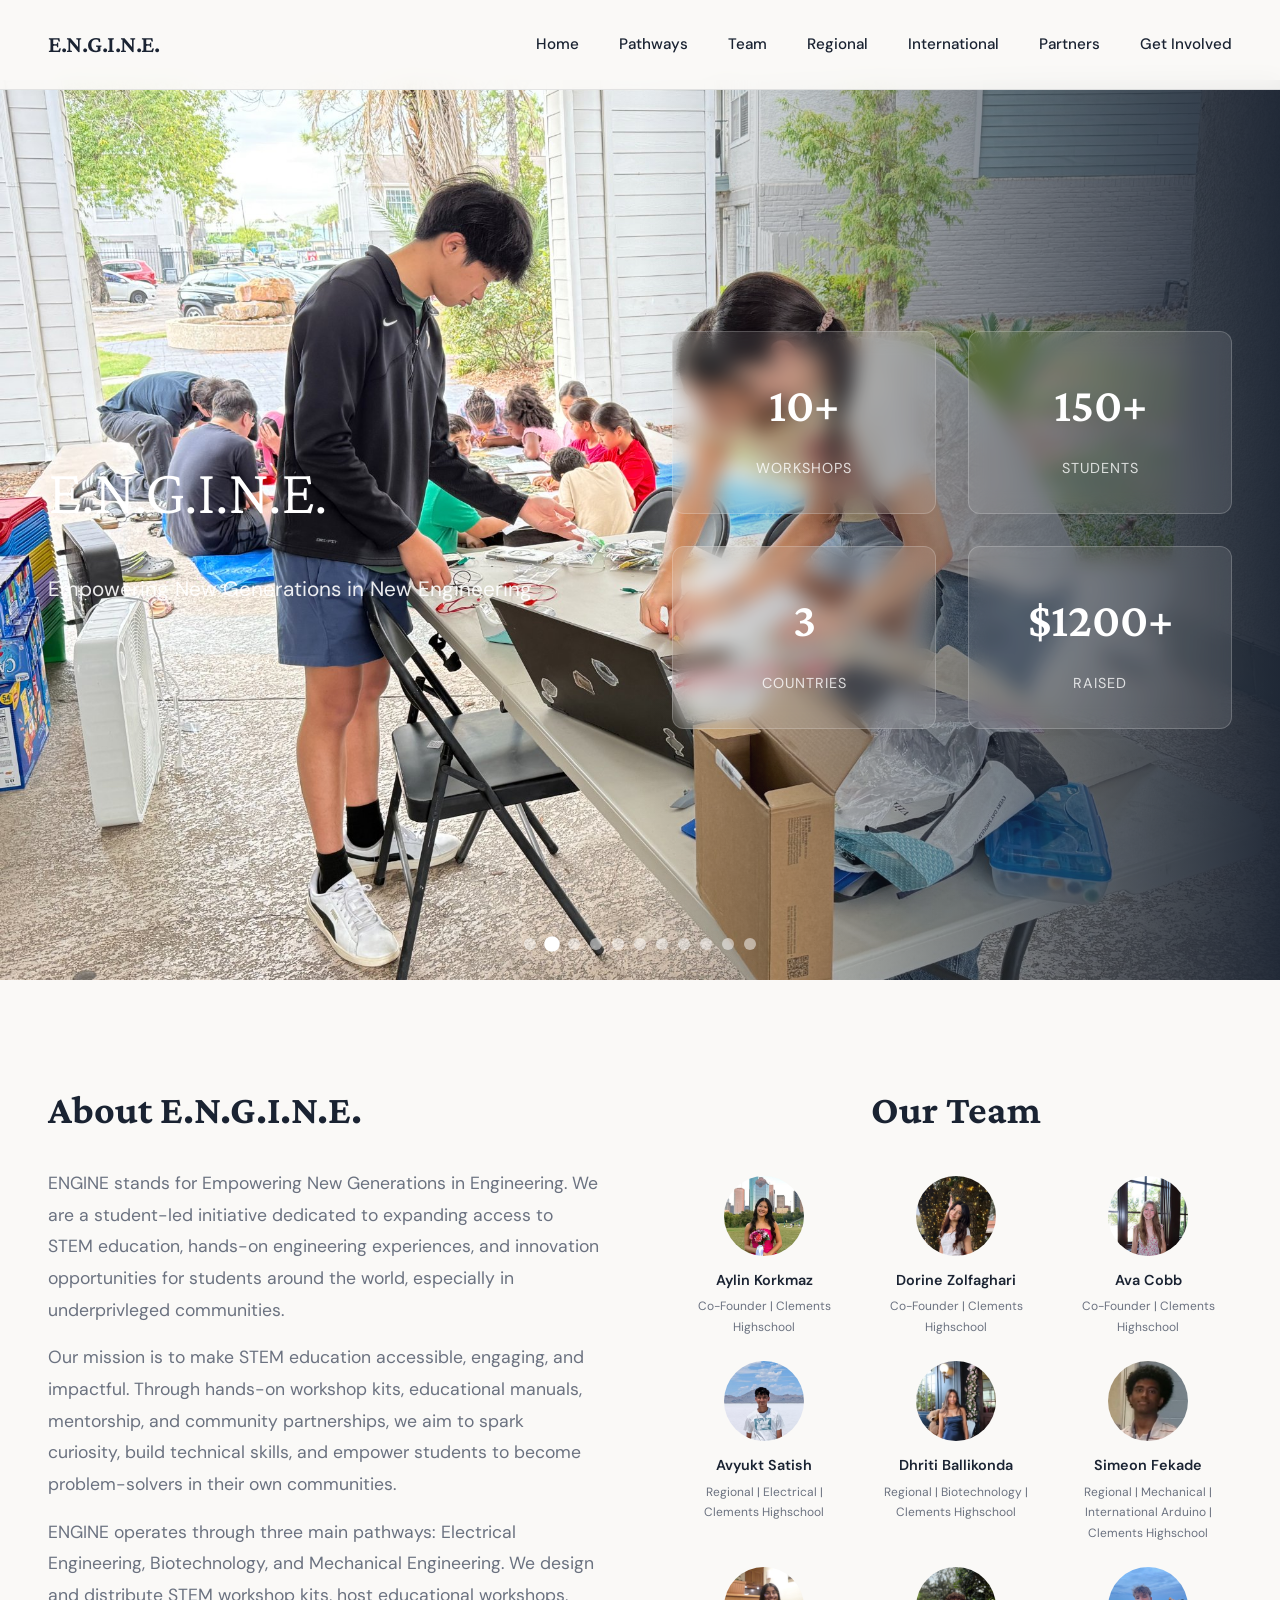
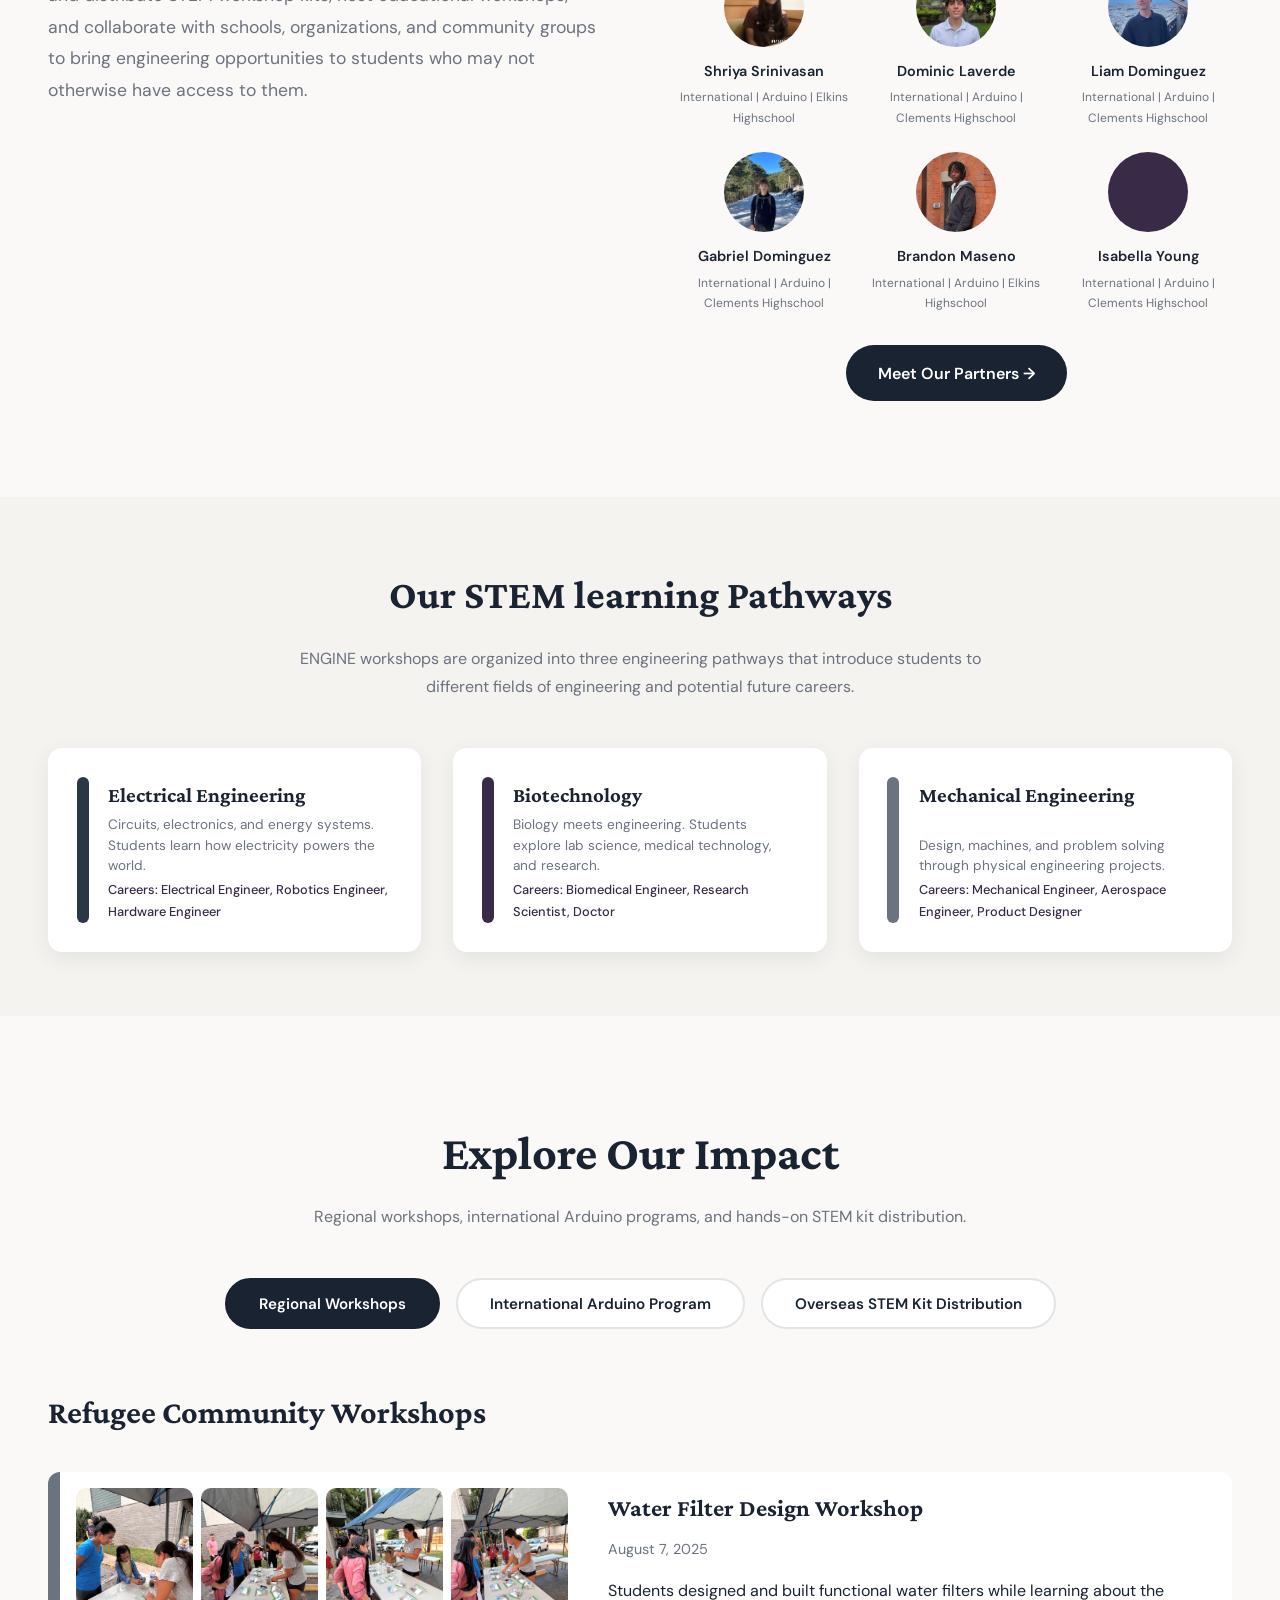
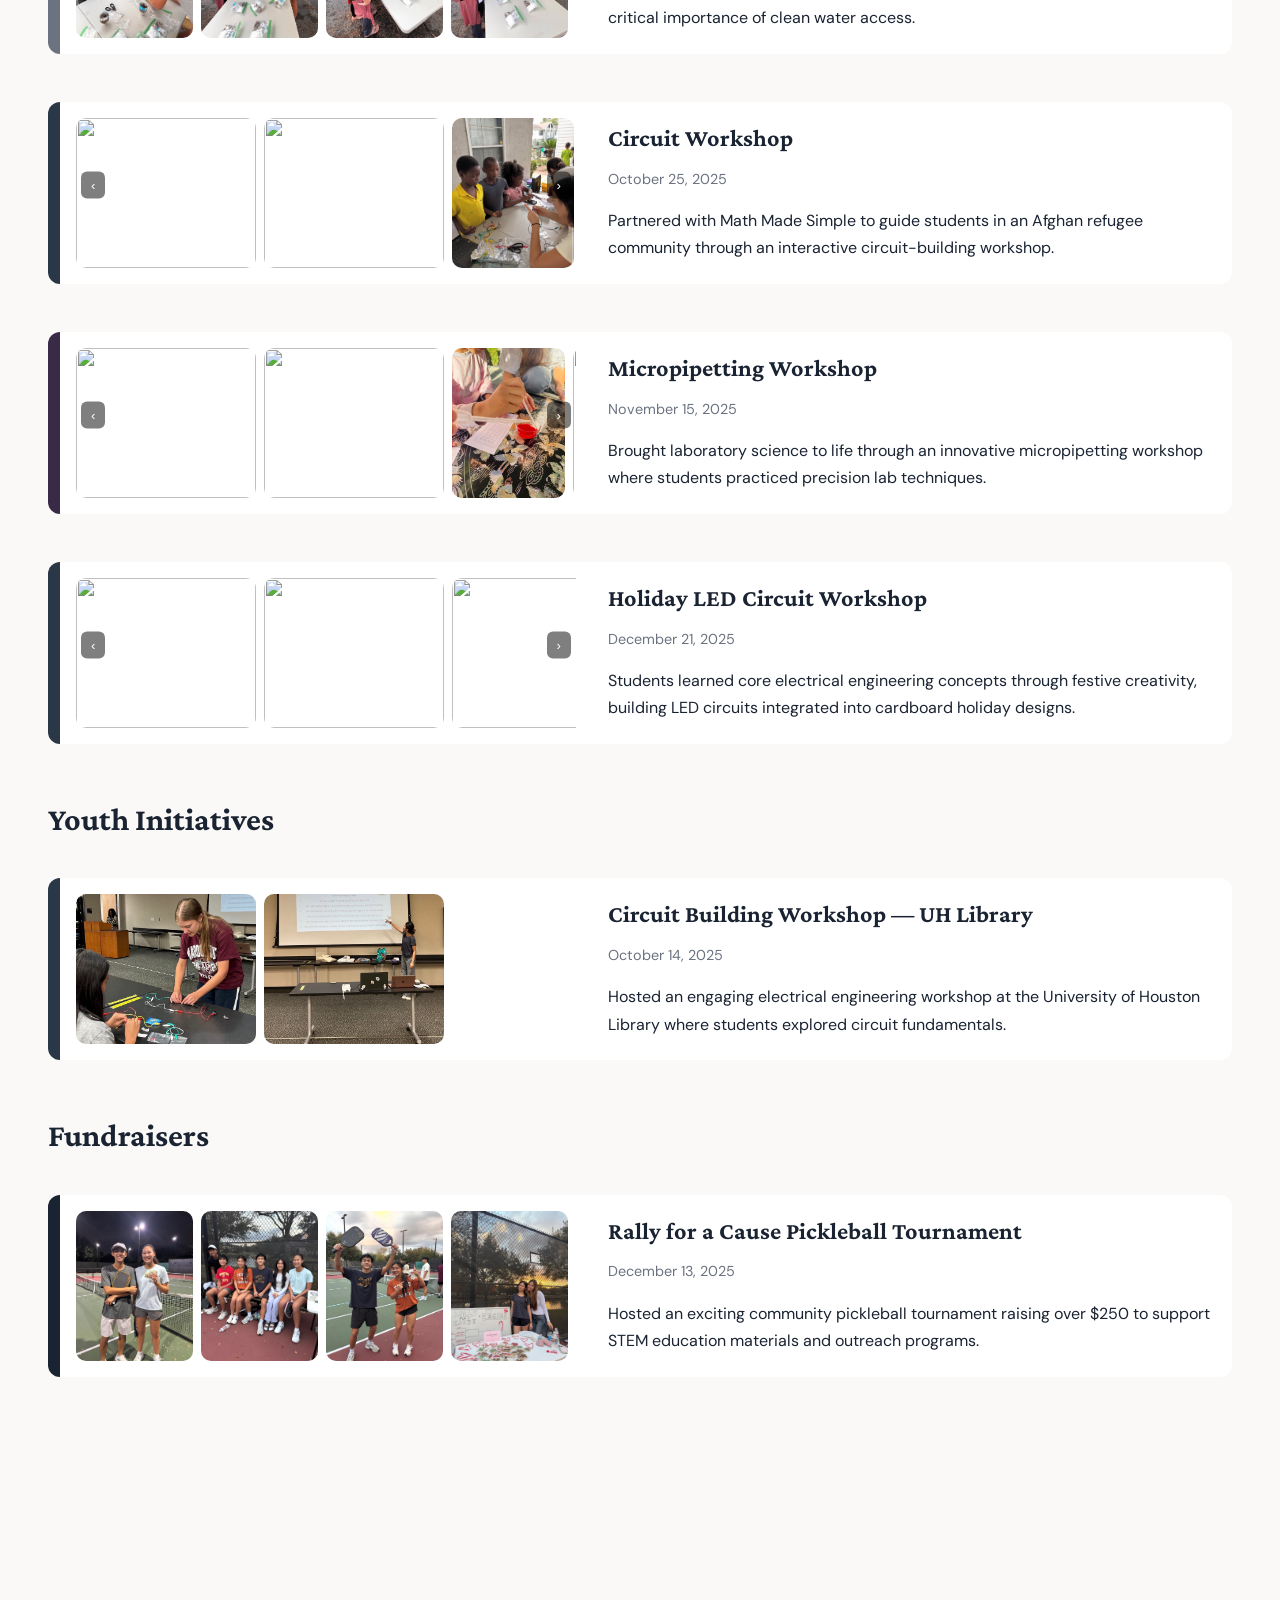
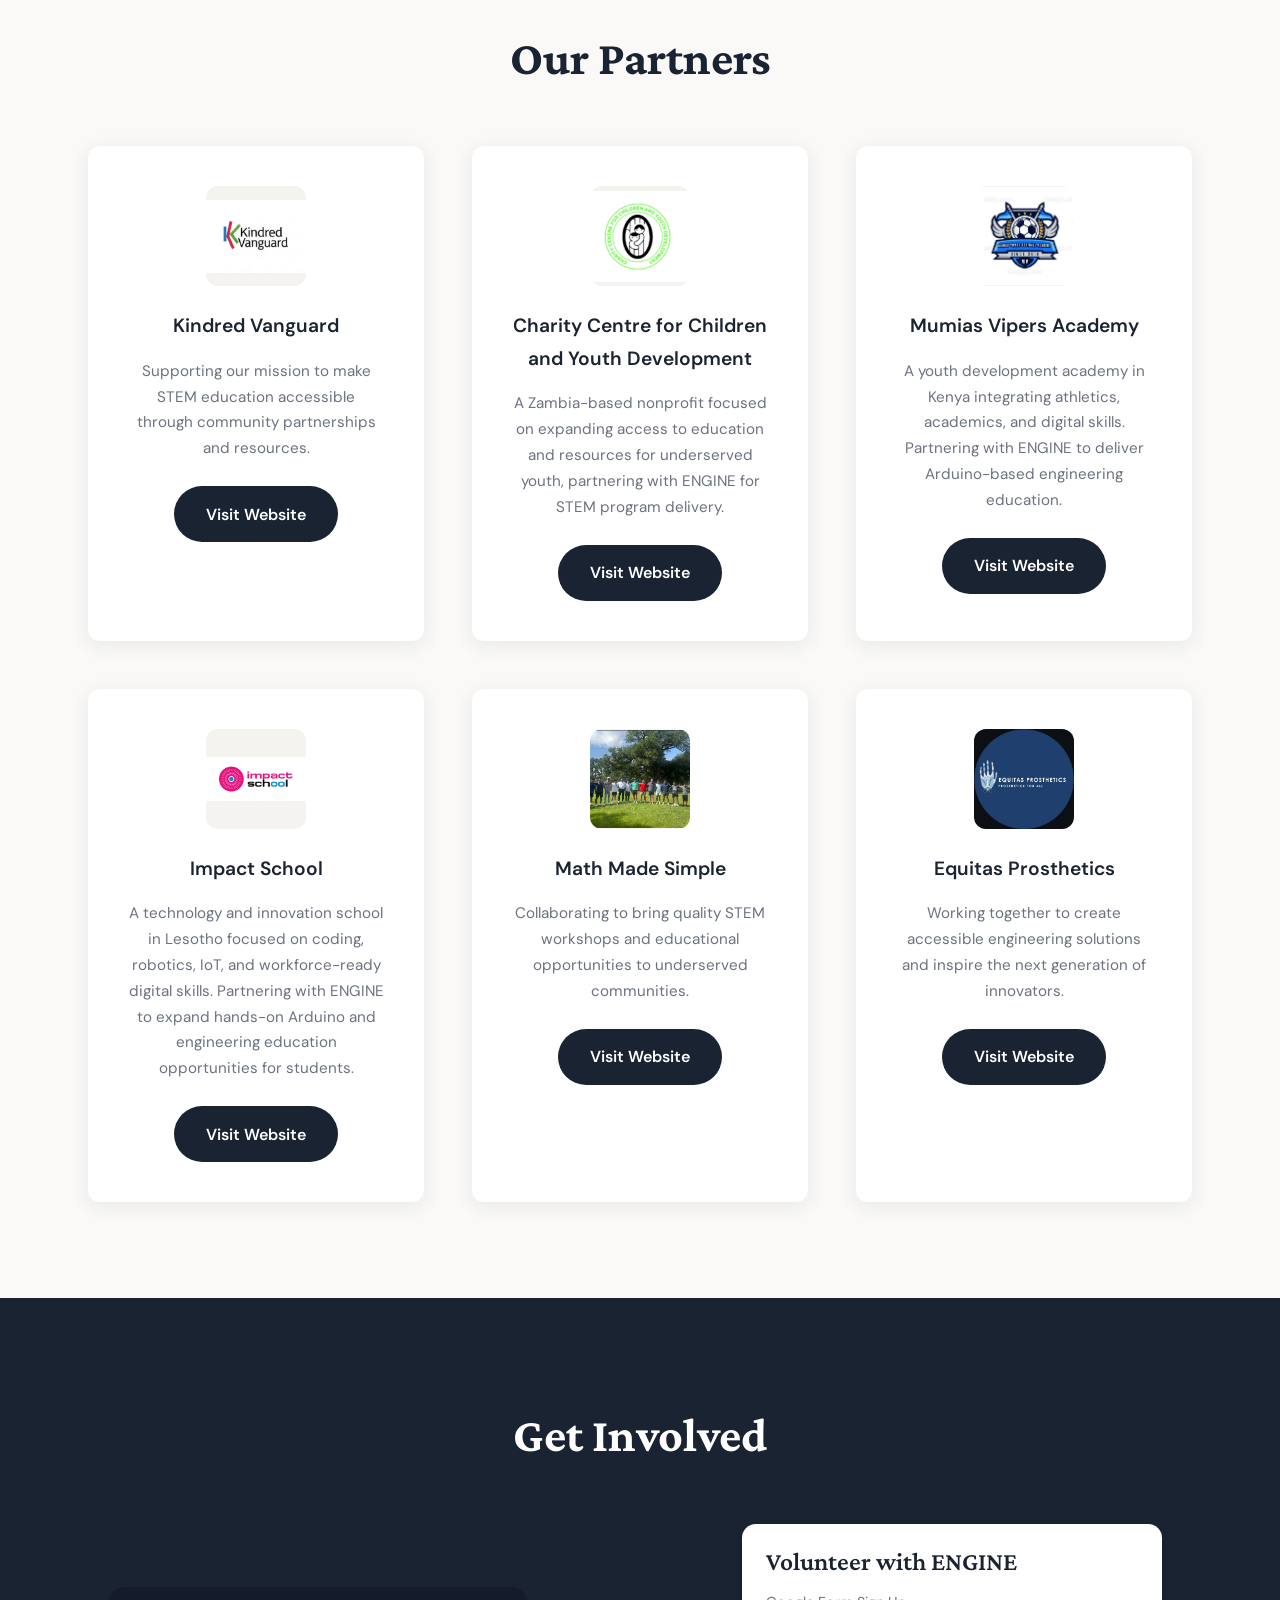
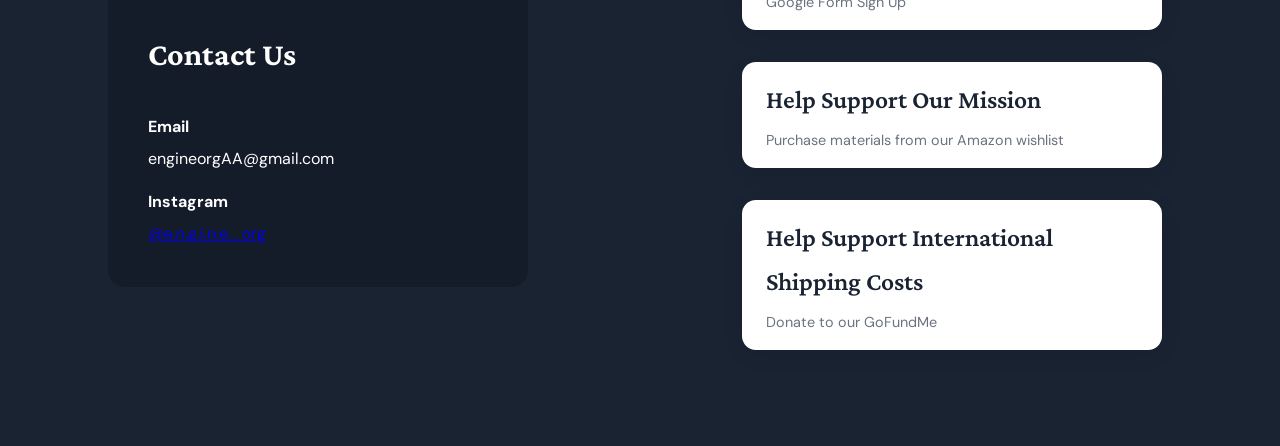
==== index.html @ 79cd9512 "." ====
<!DOCTYPE html>
<html lang="en">
<head>
    <meta charset="UTF-8">
    <meta name="viewport" content="width=device-width, initial-scale=1.0">
    <title>E.N.G.I.N.E. - Empowering New Generations in New Engineering</title>
    <link href="https://fonts.googleapis.com/css2?family=Crimson+Pro:wght@300;400;600&family=DM+Sans:wght@400;500;700&display=swap" rel="stylesheet">
    <style>
        :root {
            --navy: #1a2332;
            --navy-light: #2a3747;
            --electrical-blue: #2a3747;
            --biotech-purple: #392A48;
            --mechanical-gray: #6b7280;
            --cream: #f5f3f0;
            --off-white: #faf9f7;
            --text-dark: #1a2332;
            --text-muted: #6b7280;
        }
        
        * {
            margin: 0;
            padding: 0;
            box-sizing: border-box;
        }
        
        body {
            font-family: 'DM Sans', sans-serif;
            background: var(--off-white);
            color: var(--text-dark);
            line-height: 1.7;
            overflow-x: hidden;
        }
        
        /* Navigation */
        nav {
            position: fixed;
            top: 0;
            width: 100%;
            background: rgba(250, 249, 247, 0.95);
            backdrop-filter: blur(10px);
            z-index: 1000;
            border-bottom: 1px solid rgba(26, 35, 50, 0.1);
        }
        
        .nav-container {
            max-width: 1400px;
            margin: 0 auto;
            padding: 1.5rem 3rem;
            display: flex;
            justify-content: space-between;
            align-items: center;
        }
        
        .logo {
            font-family: 'Crimson Pro', serif;
            font-size: 1.5rem;
            font-weight: 600;
            color: var(--navy);
            letter-spacing: -0.5px;
        }
        
        .nav-links {
            display: flex;
            gap: 2.5rem;
            list-style: none;
        }
        
        .nav-links a {
            text-decoration: none;
            color: var(--text-dark);
            font-size: 0.95rem;
            font-weight: 500;
            transition: color 0.3s ease;
        }
        
        .nav-links a:hover {
            color: var(--biotech-purple);
        }
        
        /* Hero Section with Slideshow */
        .hero {
            height: 100vh;
            display: flex;
            align-items: center;
            position: relative;
            overflow: hidden;
            margin-top: 80px;
        }
        
        .hero-slideshow {
            position: absolute;
            top: 0;
            left: 0;
            width: 100%;
            height: 100%;
            z-index: 0;
        }
        
        .hero-slide {
            position: absolute;
            width: 100%;
            height: 100%;
            background-size: cover;
            background-position: center;
            opacity: 0;
            transition: opacity 1s ease-in-out;
        }
        
        .hero-slide.active {
            opacity: 1;
        }
        
        .slideshow-nav {
            position: absolute;
            bottom: 30px;
            left: 50%;
            transform: translateX(-50%);
            z-index: 3;
            display: flex;
            gap: 10px;
        }
        
        .slide-dot {
            width: 12px;
            height: 12px;
            border-radius: 50%;
            background: rgba(255,255,255,0.5);
            cursor: pointer;
            transition: all 0.3s ease;
        }
        
        .slide-dot.active {
            background: white;
            transform: scale(1.3);
        }
        
        .slide-dot:hover {
background: rgba(255,255,255,0.12);
backdrop-filter: blur(6px);        }
        
        /* Placeholder backgrounds for slideshow */
        .hero-slide:nth-child(1) { background-color: #1a2332; }
        .hero-slide:nth-child(2) { background-color: #2a3747; }
        .hero-slide:nth-child(3) { background-color: #392A48; }
        
        .hero-overlay {
            position: absolute;
            top: 0;
            right: 0;
            width: 50%;
            height: 100%;
            background: linear-gradient(to left, rgba(26, 35, 50, 0.95), transparent);
            z-index: 1;
        }
        
        .hero-content {
            position: relative;
            z-index: 2;
            max-width: 1400px;
            width: 100%;
            margin: 0 auto;
            padding: 0 3rem;
            display: grid;
            grid-template-columns: 1fr 1fr;
            gap: 4rem;
            align-items: center;
        }
        
        .hero-left h1 {
            font-family: 'Crimson Pro', serif;
            font-size: 4rem;
            font-weight: 300;
            color: white;
            margin-bottom: 1.5rem;
            letter-spacing: -1px;
        }
        
        .hero-left p {
            font-size: 1.3rem;
            color: rgba(255,255,255,0.9);
            margin-bottom: 1rem;
        }
        
        .hero-right {
            display: grid;
            grid-template-columns: 1fr 1fr;
            gap: 2rem;
        }
        
        .stat-card {
            background: rgba(255,255,255,0.1);
            backdrop-filter: blur(10px);
            padding: 2rem;
            border-radius: 12px;
            border: 1px solid rgba(255,255,255,0.2);
            text-align: center;
        }
        
        .stat-number {
            font-family: 'Crimson Pro', serif;
            font-size: 3rem;
            font-weight: 600;
            color: white;
            display: block;
            margin-bottom: 0.5rem;
        }
        
        .stat-label {
            color: rgba(255,255,255,0.8);
            font-size: 0.9rem;
            text-transform: uppercase;
            letter-spacing: 1px;
        }
        
        /* About + Team Section */
        .about-team-section {
            max-width: 1400px;
            margin: 0 auto;
            padding: 6rem 3rem;
            display: grid;
            grid-template-columns: 1fr 1fr;
            gap: 5rem;
        }
        
        .about-content h2 {
            font-family: 'Crimson Pro', serif;
            font-size: 2.5rem;
            color: var(--navy);
            margin-bottom: 1.5rem;
        }
        
        .about-content p {
            color: var(--text-muted);
            font-size: 1.1rem;
            line-height: 1.8;
            margin-bottom: 1rem;
        }
        
        .team-grid {
            display: grid;
            grid-template-columns: repeat(3, 1fr);
            gap: 1.5rem;
        }
        
        .team-member {
            text-align: center;
        }
        
        .team-photo {
            width: 80px;
            height: 80px;
            border-radius: 50%;
            background: var(--biotech-purple);
            margin: 0 auto 0.75rem;
            display: flex;
            align-items: center;
            justify-content: center;
            color: white;
            font-weight: 600;
            font-size: 1.2rem;
        }
        
        .team-name {
            font-size: 0.9rem;
            font-weight: 600;
            color: var(--navy);
            margin-bottom: 0.25rem;
        }
        .team-section-title {
    font-family: 'Crimson Pro', serif;
    font-size: 2.5rem;
    color: var(--navy);
    text-align: center;
    margin-bottom: 2rem;
}
        
        .team-role {
            font-size: 0.75rem;
            color: var(--text-muted);
        }
        
        .partners-btn {
            margin-top: 2rem;
            text-align: center;
        }
        
        .btn {
            display: inline-block;
            padding: 0.9rem 2rem;
            background: var(--navy);
            color: white;
            text-decoration: none;
            border-radius: 30px;
            font-weight: 600;
            transition: transform 0.2s ease;
        }
        
        .btn:hover {
            transform: translateY(-2px);
        }
        
        /* Pathways Section */
        .pathways-section {
            background: var(--cream);
            padding: 4rem 3rem;
        }
        
        .pathways-section-title {
            font-family: 'Crimson Pro', serif;
            font-size: 2.5rem;
            color: var(--navy);
            text-align: center;
            margin-bottom: 1rem;
        }
        .pathways-subtitle {
    text-align: center;
    max-width: 700px;
    margin: 0 auto 3rem auto;
    color: var(--text-muted);
    font-size: 1rem;
}
        .pathways-container {
            max-width: 1200px;
            margin: 0 auto;
            display: grid;
            grid-template-columns: repeat(3, 1fr);
            gap: 2rem;
        }
        
.pathway-box {
    background: white;
    border-radius: 14px;
    transition: transform 0.3s ease, box-shadow 0.3s ease;
    box-shadow: 0 6px 20px rgba(26, 35, 50, 0.08);
    padding: 1.8rem;
    display: flex;
    gap: 1.2rem;
    align-items: stretch;
    min-height: 160px;
}

.pathway-box:hover {
    transform: translateY(-5px);
    box-shadow: 0 12px 28px rgba(26, 35, 50, 0.12);
}        
        .pathway-box:hover {
            transform: translateY(-3px);
        }
        
.pathway-image {
    width: 12px;
    height: 100%;
    border-radius: 8px;
    flex-shrink: 0;
}
        .pathway-text {
    display: flex;
    flex-direction: column;
}

.pathway-desc {
    font-size: 0.9rem;
    color: var(--text-muted);
    margin-top: 0.3rem;
    line-height: 1.5;
}

.pathway-careers {
    font-size: 0.85rem;
    color: var(--biotech-purple);
    margin-top: 0.4rem;
    font-weight: 500;
}
        .pathway-box.electrical .pathway-image {
            background: var(--electrical-blue);
        }
        
        .pathway-box.biotech .pathway-image {
            background: var(--biotech-purple);
        }
        
        .pathway-box.mechanical .pathway-image {
            background: var(--mechanical-gray);
        }
        
        .pathway-title {
            font-family: 'Crimson Pro', serif;
            font-size: 1.3rem;
            color: var(--navy);
            flex: 1;
        }
        .pathway-desc {
    font-size: 0.85rem;
    color: var(--text-muted);
    margin-top: 0.2rem;
}

.pathway-careers {
    font-size: 0.8rem;
    color: var(--biotech-purple);
    margin-top: 0.2rem;
}
        /* Regional Impact Section */
        .regional-section {
            max-width: 1400px;
            margin: 0 auto;
            padding: 6rem 3rem;
        }
        
        .section-title {
            font-family: 'Crimson Pro', serif;
            font-size: 3rem;
            color: var(--navy);
            text-align: center;
            margin-bottom: 3rem;
        }
        
        .category-title {
            font-family: 'Crimson Pro', serif;
            font-size: 2rem;
            color: var(--navy);
            margin-bottom: 2rem;
            margin-top: 1rem;
        }
        
        .workshop-card {
            display: grid;
            grid-template-columns: 500px 1fr;
            gap: 2rem;
            margin-bottom: 3rem;
            background: white;
            padding: 1rem;
            border-radius: 12px;
            border-left: 12px solid;
        }
        
        .workshop-card.electrical { border-color: var(--electrical-blue); }
        .workshop-card.biotech { border-color: var(--biotech-purple); }
        .workshop-card.mechanical { border-color: var(--mechanical-gray); }
        
.workshop-photos {
    position: relative;
    overflow: hidden;
}

.gallery-track {
    display: flex;
    transition: transform 0.4s ease;
}

.gallery-track img {
    width: 180px;
    height: 150px;
    object-fit: cover;
    margin-right: 8px;
    border-radius: 10px;
}

.gallery-btn {
    position: absolute;
    top: 45%;
    transform: translateY(-50%);
    background: rgba(0,0,0,0.5);
    color: white;
    border: none;
    padding: 6px 10px;
    cursor: pointer;
    border-radius: 6px;
    z-index: 2;
}

.gallery-btn.prev { left: 5px; }
.gallery-btn.next { right: 5px; }

        .workshop-info h3 {
            font-family: 'Crimson Pro', serif;
            font-size: 1.5rem;
            color: var(--navy);
            margin-bottom: 0.5rem;
        }
        
        .workshop-date {
            color: var(--text-muted);
            font-size: 0.9rem;
            margin-bottom: 1rem;
        }
        
        .workshop-description {
            color: var(--text-dark);
            line-height: 1.7;
        }
        
        /* International Impact Section */
        .international-section {
            background: var(--cream);
            padding: 6rem 3rem;
            
        }
        .card-box {
            background: white;
            padding: 2.5rem;
            border-radius: 16px;
            box-shadow: 0 10px 30px rgba(26, 35, 50, 0.08);
            border: 1px solid rgba(26, 35, 50, 0.08);
            height: 100%;
        }
        
        .countries-container {
            max-width: 800px;
            margin: 0 auto 4rem;
            display: flex;
            justify-content: center;
            gap: 3rem;
        }
        
        .country-circle {
            text-align: center;
            cursor: pointer;
            transition: transform 0.3s ease;
        }
        
        .country-circle:hover {
            transform: scale(1.05);
        }
        
        .country-flag {
            width: 120px;
            height: 120px;
            border-radius: 50%;
            background: white;
            margin: 0 auto 1rem;
            display: flex;
            align-items: center;
            justify-content: center;
            font-size: 3rem;
            border: 3px solid var(--biotech-purple);
        }
        
        .country-name {
            font-weight: 600;
            color: var(--navy);
        }
        
        .international-content {
            max-width: 1200px;
            margin: 0 auto;
            display: grid;
            grid-template-columns: 1fr 1fr;
            gap: 4rem;
            align-items: start;
        }
        
        .kit-explanation h3 {
            font-family: 'Crimson Pro', serif;
            font-size: 2rem;
            color: var(--navy);
            margin-bottom: 1.5rem;
        }
        
        .kit-explanation p {
            color: var(--text-dark);
            line-height: 1.8;
            margin-bottom: 1rem;
        }
        
        .resource-buttons {
            display: flex;
            flex-direction: column;
            gap: 1.5rem;
            
        }
        
.resource-btn {
    background: var(--navy);
    color: white;
    padding: 0; /* remove padding */
    border-radius: 14px;
    text-align: center;
    text-decoration: none;
    transition: all 0.25s ease;

    display: flex;              /* KEY */
    flex-direction: column;     /* stack h4 + p */
    justify-content: center;    /* vertical center */
    align-items: center;        /* horizontal center */

    height: 120px;              /* fixed height = perfect centering */
    width: 100%;
}        
.resource-btn h4 {
    font-size: 1.4rem;
    margin: 0; /* remove default margin */
}

.resource-btn p {
    font-size: 0.95rem;
    opacity: 0.85;
    margin: 0;
}
        .resource-btn:hover {
            transform: translateY(-3px);
        }
        
        .resource-btn h4 {
            font-size: 1.3rem;
            margin-bottom: 0.5rem;
        }
        
        .resource-btn p {
            opacity: 0.9;
            font-size: 0.9rem;
        }
        
        /* Partners Section */
        .partners-section {
            max-width: 1200px;
            margin: 0 auto;
            padding: 6rem 3rem;
        }
        
        .partners-grid {
            display: grid;
            grid-template-columns: repeat(3, 1fr);
            gap: 3rem;
            margin-top: 3rem;
        }
        
        .partner-card {
            background: white;
            padding: 2.5rem;
            border-radius: 12px;
            text-align: center;
            box-shadow: 0 4px 20px rgba(26, 35, 50, 0.08);
        }
        
        .partner-logo {
            width: 100px;
            height: 100px;
            margin: 0 auto 1.5rem;
            background: var(--cream);
            border-radius: 12px;
            display: flex;
            align-items: center;
            justify-content: center;
        }
        
        .partner-name {
            font-size: 1.2rem;
            color: var(--navy);
            font-weight: 600;
            margin-bottom: 1rem;
        }
        
        .partner-description {
            color: var(--text-muted);
            margin-bottom: 1.5rem;
            font-size: 0.95rem;
        }
        
        /* Get Involved Section */
        .get-involved-section {
            background: var(--navy);
            color: white;
            padding: 6rem 3rem;
        }
        
.get-involved-container {
    max-width: 1200px;
    margin: 0 auto;
    display: grid;
    grid-template-columns: 1fr 1fr;
    gap: 4rem;
    align-items: center;
}        
        .contact-box h3 {
            font-family: 'Crimson Pro', serif;
            font-size: 2rem;
            margin-bottom: 2rem;
        }
.contact-card {
    background: rgba(0, 0, 0, 0.187);
    padding: 2.5rem;
    border-radius: 16px;
    max-width: 420px;
    margin-left: 60px;
}

.contact-card strong {
    display: block;
    margin-top: 1rem;
    margin-bottom: 0.3rem;
}        .contact-item {
            margin-bottom: 1.5rem;
        }
        
        .contact-item a {
            color: white;
            text-decoration: none;
            opacity: 0.9;
        }
        
        .contact-item a:hover {
            opacity: 1;
        }
        
.action-buttons {
    display: flex;
    flex-direction: column;
    gap: 2rem;
    align-items: center;
    justify-content: center;
}
.action-btn {
    background: white;
    color: var(--navy);
    padding: 1rem 1.5rem;
    border-radius: 14px;
    text-decoration: none;
    transition: transform 0.25s ease, box-shadow 0.25s ease;
    width: 420px;
    box-shadow: 0 6px 20px rgba(0,0,0,0.08);
}

.action-btn:hover {
    transform: translateY(-4px);
    box-shadow: 0 12px 25px rgba(0,0,0,0.12);
}

.action-title {
    font-family: 'Crimson Pro', serif;
    font-size: 1.6rem;
    font-weight: 600;
    margin-bottom: 0.4rem;
}

.action-subtitle {
    font-size: 0.9rem;
    color: var(--text-muted);
}        
        /* Footer */
        footer {
            background: var(--navy-light);
            color: white;
            padding: 3rem 3rem 2rem;
        }
        
        .footer-content {
            max-width: 1400px;
            margin: 0 auto;
            display: grid;
            grid-template-columns: repeat(4, 1fr);
            gap: 3rem;
            margin-bottom: 2rem;
        }
        
        .footer-section h3 {
            font-family: 'Crimson Pro', serif;
            margin-bottom: 1rem;
        }
        
        .footer-section a {
            color: rgba(255,255,255,0.8);
            text-decoration: none;
            display: block;
            margin-bottom: 0.5rem;
        }
        
        .footer-section a:hover {
            color: white;
        }
        .footer-section p {
    color: rgba(255,255,255,0.85);
    margin-bottom: 0.5rem;
}
        .footer-bottom {
            text-align: center;
            padding-top: 2rem;
            border-top: 1px solid rgba(255,255,255,0.1);
            opacity: 0.7;
        }
        
        /* Responsive */
            /* IMPACT TABS */

.impact-section {
    padding: 6rem 3rem;
}

.impact-section-header {
    text-align: center;
    margin-bottom: 3rem;
}

.impact-section-header h2 {
    font-family: 'Crimson Pro', serif;
    font-size: 3rem;
    color: var(--navy);
    margin-bottom: 0.6rem;
}

.impact-section-header p {
    color: var(--text-muted);
    font-size: 1rem;
}

.tab-bar {
    display: flex;
    justify-content: center;
    gap: 1rem;
    margin-bottom: 3.5rem;
    flex-wrap: wrap;
}

.tab-btn {
    padding: 0.85rem 2rem;
    border: 2px solid rgba(26,35,50,0.12);
    background: white;
    color: var(--navy);
    border-radius: 40px;
    font-family: 'DM Sans', sans-serif;
    font-size: 0.95rem;
    font-weight: 600;
    cursor: pointer;
    transition: all 0.3s ease;
}

.tab-btn:hover {
    transform: translateY(-2px);
    border-color: var(--navy);
}

.tab-btn.active {
    background: var(--navy);
    color: white;
    border-color: var(--navy);
}

.tab-panels {
    max-width: 1400px;
    margin: 0 auto;
}

.tab-panel {
    display: none;
    animation: panelFade 0.4s ease;
}

.tab-panel.active {
    display: block;
}
/* SPLIT IMPACT CARDS */

.impact-split {
    display: grid;
    grid-template-columns: 1fr 1fr;
    gap: 2rem;
    align-items: stretch;
}

.impact-card {
    background: white;
    border-radius: 18px;
    padding: 2.5rem;
    box-shadow: 0 8px 28px rgba(26,35,50,0.08);
    border: 1px solid rgba(26,35,50,0.06);
    height: 100%;
}

.impact-card h3 {
    font-family: 'Crimson Pro', serif;
    font-size: 2rem;
    color: var(--navy);
    margin-bottom: 1rem;
}

.impact-card p {
    color: var(--text-dark);
    line-height: 1.8;
    margin-bottom: 1rem;
}

.impact-highlight {
    color: var(--biotech-purple);
    font-weight: 600;
}

.resource-buttons {
    display: flex;
    flex-direction: column;
    gap: 1.5rem;
    height: 100%;
    justify-content: center;
}

.resource-btn {
    background: var(--navy);
    color: white;
    text-decoration: none;
    padding: 2rem;
    border-radius: 14px;
    text-align: center;
    transition: all 0.3s ease;
}

.resource-btn:hover {
    transform: translateY(-4px);
    box-shadow: 0 12px 24px rgba(26,35,50,0.18);
}

.resource-btn h4 {
    font-size: 1.4rem;
    margin-bottom: 0.5rem;
}

.resource-btn p {
    margin: 0;
    opacity: 0.85;
    color: white;
}

.impact-photo-grid {
    display: grid;
    grid-template-columns: 1fr 1fr;
    gap: 1rem;
}

.impact-photo-grid img {
    width: 100%;
    height: 180px;
    object-fit: cover;
    border-radius: 12px;
}

@media (max-width: 900px) {

    .impact-split {
        grid-template-columns: 1fr;
    }

    .impact-photo-grid {
        grid-template-columns: 1fr;
    }
}
@keyframes panelFade {

    from {
        opacity: 0;
        transform: translateY(20px);
    }

    to {
        opacity: 1;
        transform: translateY(0);
    }
}
        @media (max-width: 768px) {
            .hero-content,
            .about-team-section,
            .pathways-container,
            .international-content,
            .get-involved-container,
            .partners-grid,
            .footer-content {
                grid-template-columns: 1fr;
            }
            
            .workshop-card {
                grid-template-columns: 1fr;
            }
            
            .team-grid {
                grid-template-columns: repeat(2, 1fr);
            }
        }
    </style>
</head>
<body>
    <!-- Navigation -->
    <nav>
        <div class="nav-container">
            <div class="logo">E.N.G.I.N.E.</div>
            <ul class="nav-links">
                <li><a href="#home">Home</a></li>
                <li><a href="#pathways">Pathways</a></li>
                <li><a href="#team">Team</a></li>
                <li><a href="#regional">Regional</a></li>
                <li><a href="#international">International</a></li>
                <li><a href="#partners">Partners</a></li>
                <li><a href="#involved">Get Involved</a></li>
            </ul>
        </div>
    </nav>

    <!-- Hero Section with Slideshow -->
    <section id="home" class="hero">
        <div class="hero-slideshow">
            <div class="hero-slide active" style="background-image: url('slideshow/1.jpeg');"></div>
            <div class="hero-slide" style="background-image: url('slideshow/2.jpeg');"></div>
            <div class="hero-slide" style="background-image: url('slideshow/3.jpeg');"></div>
            <div class="hero-slide" style="background-image: url('slideshow/4.jpeg');"></div>
            <div class="hero-slide" style="background-image: url('slideshow/5.jpeg');"></div>
            <div class="hero-slide" style="background-image: url('slideshow/6.jpeg');"></div>
            <div class="hero-slide" style="background-image: url('slideshow/7.jpeg');"></div>
            <div class="hero-slide" style="background-image: url('slideshow/8.jpg');"></div>
            <div class="hero-slide" style="background-image: url('slideshow/9.jpg');"></div>
            <div class="hero-slide" style="background-image: url('slideshow/10.jpg');"></div>
            <div class="hero-slide" style="background-image: url('slideshow/11.jpg');"></div>
        </div>
        <div class="hero-overlay"></div>
        <div class="slideshow-nav" id="slideshowNav"></div>
        <div class="hero-content">
            <div class="hero-left">
                <h1>E.N.G.I.N.E.</h1>
                <p>Empowering New Generations in New Engineering</p>
                <p style="font-size: 1.1rem; opacity: 0.85;"><!-- ADD SHORT DESCRIPTION HERE --></p>
            </div>
            <div class="hero-right">
                <div class="stat-card">
                    <span class="stat-number">10+</span>
                    <span class="stat-label">Workshops</span>
                </div>
                <div class="stat-card">
                    <span class="stat-number">150+</span>
                    <span class="stat-label">Students</span>
                </div>
                <div class="stat-card">
                    <span class="stat-number">3</span>
                    <span class="stat-label">Countries</span>
                </div>
                <div class="stat-card">
                    <span class="stat-number">$1200+</span>
                    <span class="stat-label">Raised</span>
                </div>
            </div>
        </div>
    </section>

<!-- About + Team Section -->
<section id="team">
    
    <div class="about-team-section">
        <div class="about-content">
            <h2>About E.N.G.I.N.E.</h2>
            <p>ENGINE stands for Empowering New Generations in Engineering. We are a student-led initiative dedicated to expanding access to STEM education, hands-on engineering experiences, and innovation opportunities for students around the world, especially in underprivleged communities.</p>
            <p>Our mission is to make STEM education accessible, engaging, and impactful. Through hands-on workshop kits, educational manuals, mentorship, and community partnerships, we aim to spark curiosity, build technical skills, and empower students to become problem-solvers in their own communities.</p>
            <p>ENGINE operates through three main pathways: Electrical Engineering, Biotechnology, and Mechanical Engineering. We design and distribute STEM workshop kits, host educational workshops, and collaborate with schools, organizations, and community groups to bring engineering opportunities to students who may not otherwise have access to them.</p>
        </div>

        <div class="team-content">
            <h2 class="team-section-title">Our Team</h2>
            <div class="team-grid">
                <div class="team-member">
                    <div class="team-photo" style="background-image: url('pfp/aylin.jpeg'); background-size: cover; background-position: center;"></div>
                    <div class="team-name">Aylin Korkmaz</div>
                    <div class="team-role">Co-Founder | Clements Highschool</div>
                </div>
                <div class="team-member">
                    <div class="team-photo" style="background-image: url('pfp/dorine.jpeg'); background-size: cover; background-position: center;"></div>
                    <div class="team-name">Dorine Zolfaghari</div>
                    <div class="team-role">Co-Founder | Clements Highschool</div>
                </div>
                <div class="team-member">
                    <div class="team-photo" style="background-image: url('pfp/ava.jpeg'); background-size: cover; background-position: center;"></div>
                    <div class="team-name">Ava Cobb</div>
                    <div class="team-role">Co-Founder | Clements Highschool</div>
                </div>
                <div class="team-member">
                    <div class="team-photo" style="background-image: url('pfp/avyukt.jpeg'); background-size: cover; background-position: center;"></div>
                    <div class="team-name">Avyukt Satish</div>
                    <div class="team-role">Regional | Electrical | Clements Highschool</div>
                </div>
                <div class="team-member">
                    <div class="team-photo" style="background-image: url('pfp/dhriti.jpeg'); background-size: cover; background-position: center;"></div>
                    <div class="team-name">Dhriti Ballikonda</div>
                    <div class="team-role">Regional | Biotechnology | Clements Highschool</div>
                </div>
                <div class="team-member">
                    <div class="team-photo" style="background-image: url('pfp/simeon.jpeg'); background-size: cover; background-position: center;"></div>
                    <div class="team-name">Simeon Fekade</div>
                    <div class="team-role">Regional | Mechanical | International Arduino | Clements Highschool</div>
                </div>
                <div class="team-member">
                    <div class="team-photo" style="background-image: url('pfp/shriya.JPG'); background-size: cover; background-position: center;"></div>
                    <div class="team-name">Shriya Srinivasan</div>
                    <div class="team-role">International | Arduino | Elkins Highschool</div>
                </div>
                <div class="team-member">
                    <div class="team-photo" style="background-image: url('pfp/dom.jpeg'); background-size: cover; background-position: center;"></div>
                    <div class="team-name">Dominic Laverde</div>
                    <div class="team-role">International | Arduino | Clements Highschool</div>
                </div>
                <div class="team-member">
                    <div class="team-photo" style="background-image: url('pfp/liam.jpeg'); background-size: cover; background-position: center;"></div>
                    <div class="team-name">Liam Dominguez</div>
                    <div class="team-role">International | Arduino | Clements Highschool</div>
                </div>
                <div class="team-member">
                    <div class="team-photo" style="background-image: url('pfp/gabriel.jpeg'); background-size: cover; background-position: center;"></div>
                    <div class="team-name">Gabriel Dominguez</div>
                    <div class="team-role">International | Arduino | Clements Highschool</div>
                </div>
                <div class="team-member">
                    <div class="team-photo" style="background-image: url('pfp/brandon.JPEG'); background-size: cover; background-position: center;"></div>
                    <div class="team-name">Brandon Maseno</div>
                    <div class="team-role">International | Arduino | Elkins Highschool</div>
                </div>
                <div class="team-member">
                    <div class="team-photo" style="background-image: url('pfp/isabella.jpeg'); background-size: cover; background-position: center;"></div>
                    <div class="team-name">Isabella Young</div>
                    <div class="team-role">International | Arduino | Clements Highschool</div>
                </div>
            </div>

            <div class="partners-btn">
                <a href="#partners" class="btn">Meet Our Partners →</a>
            </div>
        </div>
    </div>
</section>
    <!-- Pathways Section -->
    <section id="pathways" class="pathways-section">
        <h2 class="pathways-section-title">Our STEM learning Pathways</h2>
        <p class="pathways-subtitle">
    ENGINE workshops are organized into three engineering pathways that introduce students to different fields of engineering and potential future careers.
</p>
        <div class="pathways-container">
<div class="pathway-box electrical">
    <div class="pathway-image"></div>
    <div class="pathway-text">
        <h3 class="pathway-title">Electrical Engineering</h3>
        <p class="pathway-desc">
            Circuits, electronics, and energy systems. Students learn how electricity powers the world.
        </p>
        <p class="pathway-careers">
            Careers: Electrical Engineer, Robotics Engineer, Hardware Engineer
        </p>
    </div>
</div>

<div class="pathway-box biotech">
    <div class="pathway-image"></div>
    <div class="pathway-text">
        <h3 class="pathway-title">Biotechnology</h3>
        <p class="pathway-desc">
            Biology meets engineering. Students explore lab science, medical technology, and research.
        </p>
        <p class="pathway-careers">
            Careers: Biomedical Engineer, Research Scientist, Doctor
        </p>
    </div>
</div>

<div class="pathway-box mechanical">
    <div class="pathway-image"></div>
    <div class="pathway-text">
        <h3 class="pathway-title">Mechanical Engineering</h3>
        <p class="pathway-desc">
            Design, machines, and problem solving through physical engineering projects.
        </p>
        <p class="pathway-careers">
            Careers: Mechanical Engineer, Aerospace Engineer, Product Designer
        </p>
    </div>
</div>    </section>

<!-- IMPACT TABS -->
<section id="impact" class="impact-section">
    <div class="impact-section-header">
        <h2>Explore Our Impact</h2>
        <p>Regional workshops, international Arduino programs, and hands-on STEM kit distribution.</p>
    </div>

    <div class="tab-bar">
        <button class="tab-btn active" onclick="switchTab('regional',this)">Regional Workshops</button>
        <button class="tab-btn" onclick="switchTab('arduino',this)">International Arduino Program</button>
        <button class="tab-btn" onclick="switchTab('kits',this)">Overseas STEM Kit Distribution</button>
    </div>

    <div class="tab-panels">

        <!-- TAB 1: REGIONAL -->
        <div id="tab-regional" class="tab-panel active">

            <h3 class="category-title">Refugee Community Workshops</h3>

            <div class="workshop-card mechanical">
                <div class="workshop-photos">
                    <div class="gallery-track">
                        <img src="workshop images/waterfilter/IMG_8184.jpg" alt="">
                        <img src="workshop images/waterfilter/IMG_8186.jpg" alt="">
                        <img src="workshop images/waterfilter/IMG_8187.jpg" alt="">
                        <img src="workshop images/waterfilter/IMG_8188.jpg" alt="">
                    </div>
                </div>
                <div class="workshop-info">
                    <h3>Water Filter Design Workshop</h3>
                    <div class="workshop-date">August 7, 2025</div>
                    <p class="workshop-description">Students designed and built functional water filters while learning about the critical importance of clean water access.</p>
                </div>
            </div>

            <div class="workshop-card electrical">
                <div class="workshop-photos">
                    <button class="gallery-btn prev">&#8249;</button>
                    <div class="gallery-track">
                        <img src="workshop images/circuit/IMG_1589.jpeg" alt="">
                        <img src="workshop images/circuit/IMG_1592.jpeg" alt="">
                        <img src="workshop images/circuit/IMG_8192.jpg" alt="">
                        <img src="workshop images/circuit/IMG_8783.jpeg" alt="">
                        <img src="workshop images/circuit/IMG_8784.jpeg" alt="">
                        <img src="workshop images/circuit/IMG_8785.jpeg" alt="">
                        <img src="workshop images/circuit/IMG_8787.jpeg" alt="">
                        <img src="workshop images/circuit/IMG_8790.jpeg" alt="">
                        <img src="workshop images/circuit/IMG_8805.jpeg" alt="">
                    </div>
                    <button class="gallery-btn next">&#8250;</button>
                </div>
                <div class="workshop-info">
                    <h3>Circuit Workshop</h3>
                    <div class="workshop-date">October 25, 2025</div>
                    <p class="workshop-description">Partnered with Math Made Simple to guide students in an Afghan refugee community through an interactive circuit-building workshop.</p>
                </div>
            </div>

            <div class="workshop-card biotech">
                <div class="workshop-photos">
                    <button class="gallery-btn prev">&#8249;</button>
                    <div class="gallery-track">
                        <img src="workshop images/micropipette/IMG_3437.jpg" alt="">
                        <img src="workshop images/micropipette/IMG_7034.jpeg" alt="">
                        <img src="workshop images/micropipette/IMG_3453.jpg" alt="">
                        <img src="workshop images/micropipette/IMG_6272.jpeg" alt="">
                        <img src="workshop images/micropipette/IMG_3454.JPG" alt="">
                        <img src="workshop images/micropipette/IMG_6266.jpeg" alt="">
                        <img src="workshop images/micropipette/IMG_6267.jpeg" alt="">
                        <img src="workshop images/micropipette/IMG_3440.jpg" alt="">
                        <img src="workshop images/micropipette/IMG_3439.JPG" alt="">
                    </div>
                    <button class="gallery-btn next">&#8250;</button>
                </div>
                <div class="workshop-info">
                    <h3>Micropipetting Workshop</h3>
                    <div class="workshop-date">November 15, 2025</div>
                    <p class="workshop-description">Brought laboratory science to life through an innovative micropipetting workshop where students practiced precision lab techniques.</p>
                </div>
            </div>

            <div class="workshop-card electrical">
                <div class="workshop-photos">
                    <button class="gallery-btn prev">&#8249;</button>
                    <div class="gallery-track">
                        <img src="workshop images/holiday/IMG_7333.jpeg" alt="">
                        <img src="workshop images/holiday/IMG_4396.jpg" alt="">
                        <img src="workshop images/holiday/IMG_2034.jpeg" alt="">
                        <img src="workshop images/holiday/IMG_4395.jpg" alt="">
                        <img src="workshop images/holiday/IMG_4394.JPG" alt="">
                        <img src="workshop images/holiday/IMG_2035.jpeg" alt="">
                        <img src="workshop images/holiday/IMG_2036.jpeg" alt="">
                        <img src="workshop images/holiday/IMG_4392.jpg" alt="">
                        <img src="workshop images/holiday/IMG_4397.jpg" alt="">
                        <img src="workshop images/holiday/IMG_2033.jpeg" alt="">
                    </div>
                    <button class="gallery-btn next">&#8250;</button>
                </div>
                <div class="workshop-info">
                    <h3>Holiday LED Circuit Workshop</h3>
                    <div class="workshop-date">December 21, 2025</div>
                    <p class="workshop-description">Students learned core electrical engineering concepts through festive creativity, building LED circuits integrated into cardboard holiday designs.</p>
                </div>
            </div>

            <h3 class="category-title">Youth Initiatives</h3>

            <div class="workshop-card electrical">
                <div class="workshop-photos">
                    <div class="gallery-track">
                        <img src="workshop images/uh library/IMG_8194.jpg" alt="">
                        <img src="workshop images/uh library/IMG_8193.jpg" alt="">
                    </div>
                </div>
                <div class="workshop-info">
                    <h3>Circuit Building Workshop — UH Library</h3>
                    <div class="workshop-date">October 14, 2025</div>
                    <p class="workshop-description">Hosted an engaging electrical engineering workshop at the University of Houston Library where students explored circuit fundamentals.</p>
                </div>
            </div>

            <h3 class="category-title">Fundraisers</h3>

            <div class="workshop-card fundraiser">
                <div class="workshop-photos">
                    <div class="gallery-track">
                        <img src="workshop images/pickleball/IMG_7837.jpg" alt="">
                        <img src="workshop images/pickleball/IMG_7839.jpg" alt="">
                        <img src="workshop images/pickleball/IMG_7841.jpg" alt="">
                        <img src="workshop images/pickleball/IMG_7845.jpg" alt="">
                    </div>
                </div>
                <div class="workshop-info">
                    <h3>Rally for a Cause Pickleball Tournament</h3>
                    <div class="workshop-date">December 13, 2025</div>
                    <p class="workshop-description">Hosted an exciting community pickleball tournament raising over $250 to support STEM education materials and outreach programs.</p>
                </div>
            </div>

        </div>

        <!-- TAB 2: ARDUINO -->       
        <div id="tab-arduino" class="tab-panel">

            <div class="impact-split">

                <!-- LEFT -->
                <div class="impact-card">

 <h3>Arduino Education Program</h3>

<p class="impact-highlight">
    4-month program • Weekly live instruction •
    175+ students across 3 international sites
</p>

<p>
    ENGINE delivers a hands-on Arduino and engineering program
    across three partner sites:
    <strong>Mumias Vipers | Kenya</strong>,
    <strong>CCCYD | Zambia</strong>, and
    <strong>Impact School | Lesotho</strong> 
</p>

<p>
    Through weekly one-hour live sessions, students learn coding,
    circuit design, and problem-solving using
    <a href="https://www.tinkercad.com/" target="_blank">Tinkercad</a>
    simulation environments that align with the ENGINE curriculum.
    The program guides students from beginner-level programming
    concepts to more advanced engineering applications.
</p>

<p>
    Students develop technical and collaborative skills while
    building virtual circuits and interactive Arduino systems
    before transitioning to physical hardware projects.
</p>

<p>
    At the conclusion of the program, ENGINE ships Arduino kits
    directly to each site so students can apply the skills they
    developed throughout the course.
</p>

<p>
    Using their kits, students create capstone-style engineering
    projects focused on solving problems and supporting needs
    within their own communities, while continuing to receive
    mentorship and technical guidance from the ENGINE team.
</p>

                </div>

                <!-- RIGHT -->
                <div class="impact-card">

                    <div class="impact-photo-grid">

                        <img src="arduino/1.png">
                        <img src="arduino/4.jpg">
                        <img src="arduino/2.png">
                        <img src="arduino/3.png">

                    </div>

                </div>

            </div>

        </div>

        <!-- TAB 3: KITS -->
        <div id="tab-kits" class="tab-panel">

            <div class="impact-split">

                <!-- LEFT -->
            <div class="impact-card">

    <h3>International Workshop Kits</h3>

    <p>
        ENGINE distributes hands-on STEM workshop kits to
        partner organizations and schools, providing students
        with accessible engineering experiences across multiple
        disciplines.
    </p>

    <p>
        Each package contains three guided workshop pathways
        corresponding to ENGINE’s core focus areas:
        electrical engineering, biotechnology,
        and mechanical engineering.
    </p>

    <p>
        Kits include all required materials, components,
        activity supplies, and build resources needed to
        complete each workshop from start to finish.
    </p>

    <p>
        Every workshop also includes detailed instructional
        manuals, educator guidance materials, and step-by-step
        video resources designed for both students and teachers
        to follow independently.
    </p>

    <p>
        In addition to the provided resources, the ENGINE team
        offers virtual support and mentorship sessions to help
        instructors and students throughout implementation when needed.
    </p>

</div>
                
                <!-- RIGHT -->
                <div class="impact-card">

                    <div class="resource-buttons">

                        <a href="https://www.youtube.com/@Engineorg"
                           target="_blank"
                           class="resource-btn">

                            <h4>YouTube Tutorials</h4>

                            <p>
                                Watch step-by-step workshop videos
                            </p>

                        </a>

                        <a href="documents/English_Manuals.pdf"
                           download
                           class="resource-btn">

                            <h4>Workshop Manuals (PDF)</h4>

                            <p>
                                Download complete teaching guides
                            </p>

                        </a>

                    </div>

                </div>

            </div>

        </div>

    </div>
</section>


        <!-- Partners Section -->
    <section id="partners" class="partners-section">
        <h2 class="section-title">Our Partners</h2>
        
        <div class="partners-grid">
            <div class="partner-card">
                <div class="partner-logo" style="background-image: url('partners/kindred_logo.jpeg'); background-size: contain; background-repeat: no-repeat; background-position: center;"></div>
                <h3 class="partner-name">Kindred Vanguard</h3>
                <p class="partner-description">Supporting our mission to make STEM education accessible through community partnerships and resources.</p>
                <a href="https://kindredvanguard.com/affiliations/" target="_blank" class="btn">Visit Website</a>
            </div>
            
            <div class="partner-card">
                <div class="partner-logo" style="background-image: url('partners/cccyd_logo.png'); background-size: contain; background-repeat: no-repeat; background-position: center;"></div>
                <h3 class="partner-name">Charity Centre for Children and Youth Development</h3>
                <p class="partner-description">
                    A Zambia-based nonprofit focused on expanding access to education and resources for underserved youth, partnering with ENGINE for STEM program delivery.
                </p>
                <a href="https://www.charitycentreforchildren-zambia.org/" target="_blank" class="btn">Visit Website</a>
            </div>

            <div class="partner-card">
                <div class="partner-logo" style="background-image: url('partners/mumias_logo.png'); background-size: contain; background-repeat: no-repeat; background-position: center;"></div>
                <h3 class="partner-name">Mumias Vipers Academy</h3>
                <p class="partner-description">A youth development academy in Kenya integrating athletics, academics, and digital skills. Partnering with ENGINE to deliver Arduino-based engineering education.</p>
                <a href="https://www.mumiasvipers.com/" target="_blank" class="btn">Visit Website</a>
            </div>

            <div class="partner-card">
                <div class="partner-logo" style="background-image: url('partners/impactschool_logo.png'); background-size: contain; background-repeat: no-repeat; background-position: center;"></div>
                <h3 class="partner-name">Impact School</h3>
             <p class="partner-description">A technology and innovation school in Lesotho focused on coding, robotics, IoT, and workforce-ready digital skills. Partnering with ENGINE to expand hands-on Arduino and engineering education opportunities for students.</p>
                <a href="https://impactschool.org.ls/" target="_blank" class="btn">Visit Website</a>
            </div>

            <div class="partner-card">
                <div class="partner-logo" style="background-image: url('partners/mathmadesimple_logo.png'); background-size: contain; background-repeat: no-repeat; background-position: center;"></div>
                <h3 class="partner-name">Math Made Simple</h3>
                <p class="partner-description">Collaborating to bring quality STEM workshops and educational opportunities to underserved communities.</p>
                <a href="http://math-made-simple.org" target="_blank" class="btn">Visit Website</a>
            </div>
            
            <div class="partner-card">
                <div class="partner-logo" style="background-image: url('partners/equitas_logo.png'); background-size: cover; background-repeat: no-repeat; background-position: center;"></div>
                <h3 class="partner-name">Equitas Prosthetics</h3>
                <p class="partner-description">Working together to create accessible engineering solutions and inspire the next generation of innovators.</p>
                <a href="http://equitasprosthetics.org" target="_blank" class="btn">Visit Website</a>
            </div>
    
</div>
        </div>
    </section>

    <!-- Get Involved Section -->
    <section id="involved" class="get-involved-section">
        <h2 class="section-title" style="color: white; text-align: center; margin-bottom: 3rem;">
    Get Involved
</h2>
        <div class="get-involved-container">
<div class="contact-box">
    <div class="contact-card">
        <h3>Contact Us</h3>

        <strong>Email</strong>
        <p>engineorgAA@gmail.com</p>

        <strong>Instagram</strong>
        <p>
            <a href="https://www.instagram.com/e.n.g.i.n.e._org/" target="_blank">
                @e.n.g.i.n.e._org
            </a>
        </p>
    </div>
</div>
<div class="action-buttons">
    <a href="https://docs.google.com/forms/d/e/1FAIpQLSe-DjlP15nqYOzRB0zzsEtGJBAh1RR5GYL5qk11tBHlim1ACg/viewform" target="_blank" class="action-btn">
        <div class="action-title">Volunteer with ENGINE</div>
        <div class="action-subtitle">Google Form Sign Up</div>
    </a>

    <a href="https://www.amazon.com/registries/gl/guest-view/8C0PBJ6C3ENQ" target="_blank" class="action-btn">
        <div class="action-title">Help Support Our Mission</div>
        <div class="action-subtitle">Purchase materials from our Amazon wishlist</div>
    </a>

    <a href="https://gofund.me/a45f699d6" target="_blank" class="action-btn">
        <div class="action-title">Help Support International Shipping Costs</div>
        <div class="action-subtitle">Donate to our GoFundMe</div>
    </a>
</div>
<script>
const slides = document.querySelectorAll('.hero-slide');
const navContainer = document.getElementById('slideshowNav');

let currentSlide = 0;
let autoplayInterval;

slides.forEach((_, index) => {
    const dot = document.createElement('div');
    dot.classList.add('slide-dot');
    if(index === 0) dot.classList.add('active');

    dot.onclick = () => {
        clearInterval(autoplayInterval);
        showSlide(index);
        startAutoplay();
    };

    navContainer.appendChild(dot);
});

const dots = document.querySelectorAll('.slide-dot');

function showSlide(n) {
    slides.forEach(slide => slide.classList.remove('active'));
    dots.forEach(dot => dot.classList.remove('active'));

    currentSlide = (n + slides.length) % slides.length;
    slides[currentSlide].classList.add('active');
    dots[currentSlide].classList.add('active');
}

function startAutoplay() {
    autoplayInterval = setInterval(() => showSlide(currentSlide + 1), 3500);
}

startAutoplay();

// Smooth scrolling
document.querySelectorAll('a[href^="#"]').forEach(anchor => {
    anchor.addEventListener('click', function (e) {
        e.preventDefault();
        const target = document.querySelector(this.getAttribute('href'));
        if (target) {
            target.scrollIntoView({ behavior: 'smooth', block: 'start' });
        }
    });
});

// Gallery scrolling
document.querySelectorAll('.workshop-photos').forEach(gallery => {
    const track = gallery.querySelector('.gallery-track');
    const next = gallery.querySelector('.next');
    const prev = gallery.querySelector('.prev');

    let scrollAmount = 0;

    if(next){
        next.onclick = () => {
            scrollAmount += 150;
            track.style.transform = `translateX(-${scrollAmount}px)`;
        };
    }

    if(prev){
        prev.onclick = () => {
            scrollAmount -= 150;
            if(scrollAmount < 0) scrollAmount = 0;
            track.style.transform = `translateX(-${scrollAmount}px)`;
        };
    }
});

/* IMPACT TABS */

function switchTab(id, button) {

    document.querySelectorAll('.tab-panel')
        .forEach(panel => {
            panel.classList.remove('active');
        });

    document.querySelectorAll('.tab-btn')
        .forEach(btn => {
            btn.classList.remove('active');
        });

    document.getElementById('tab-' + id)
        .classList.add('active');

    button.classList.add('active');
}
</script>
</body>
</html>
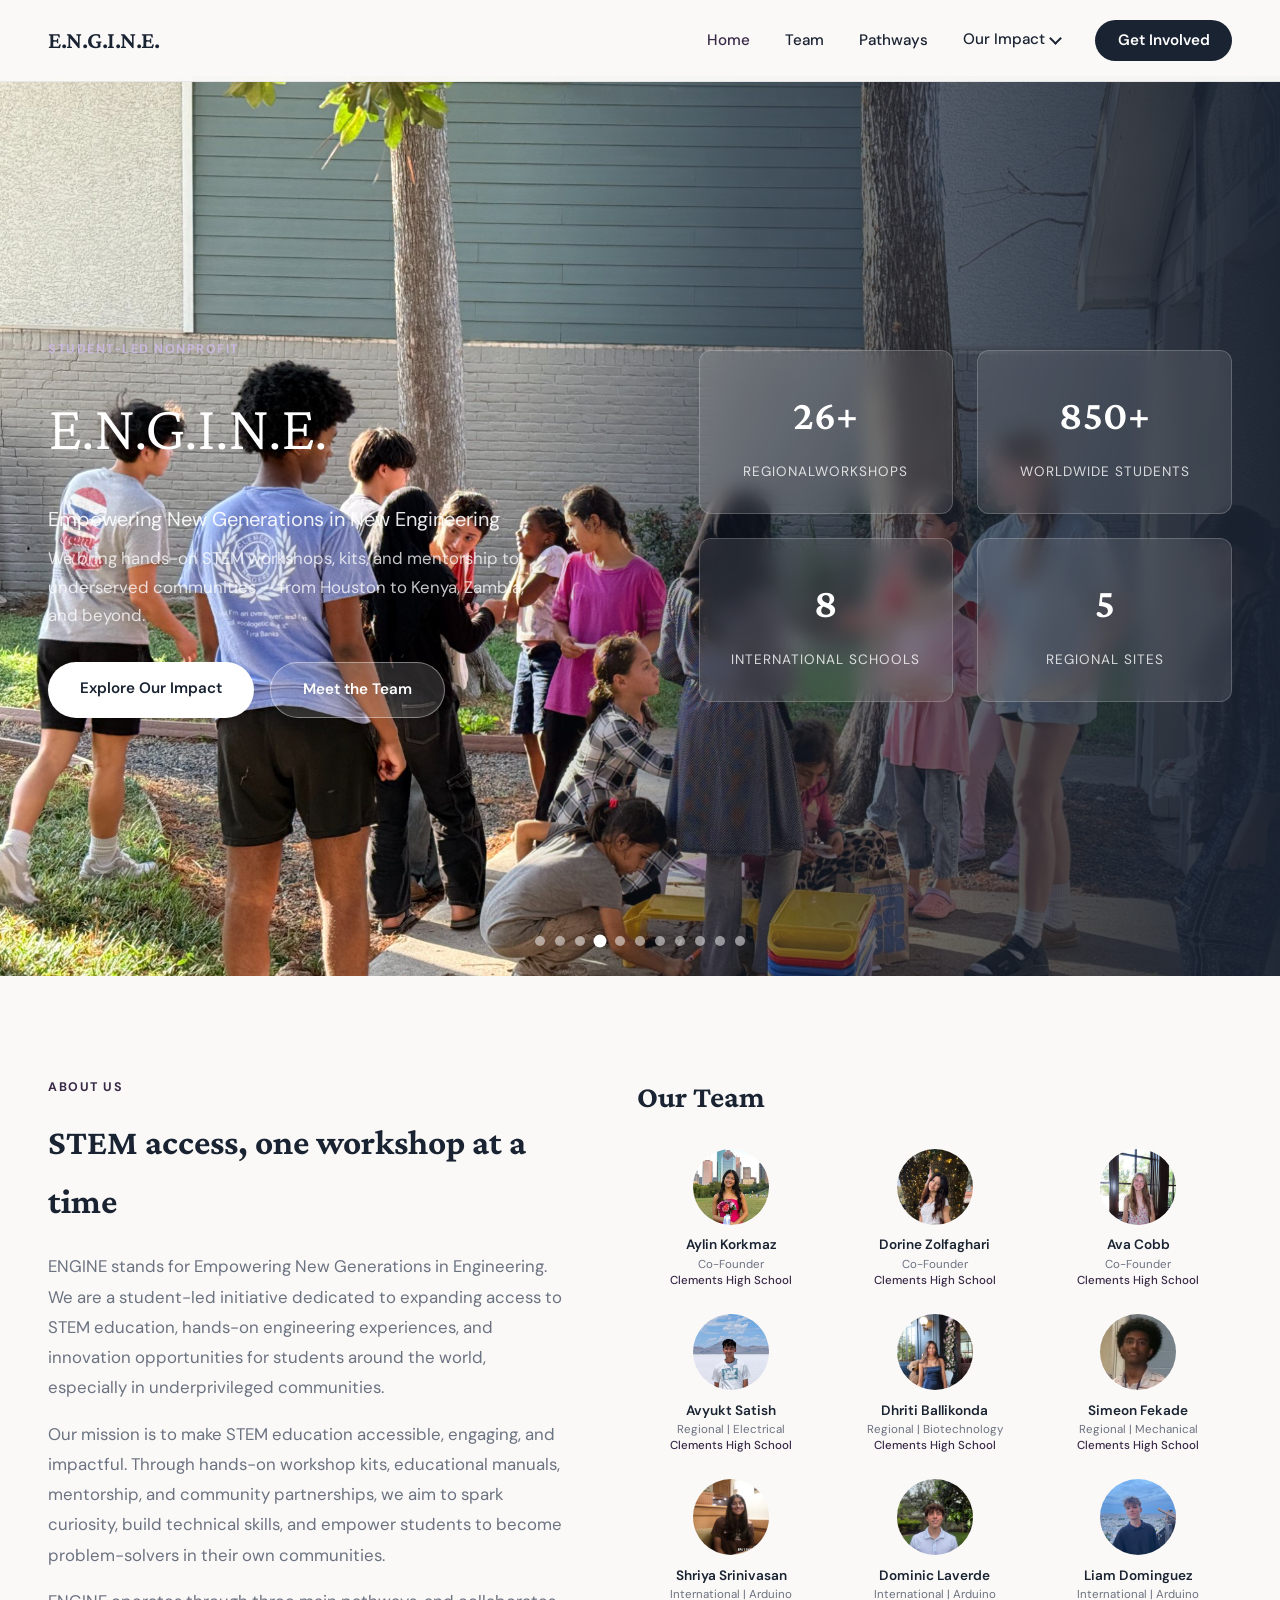
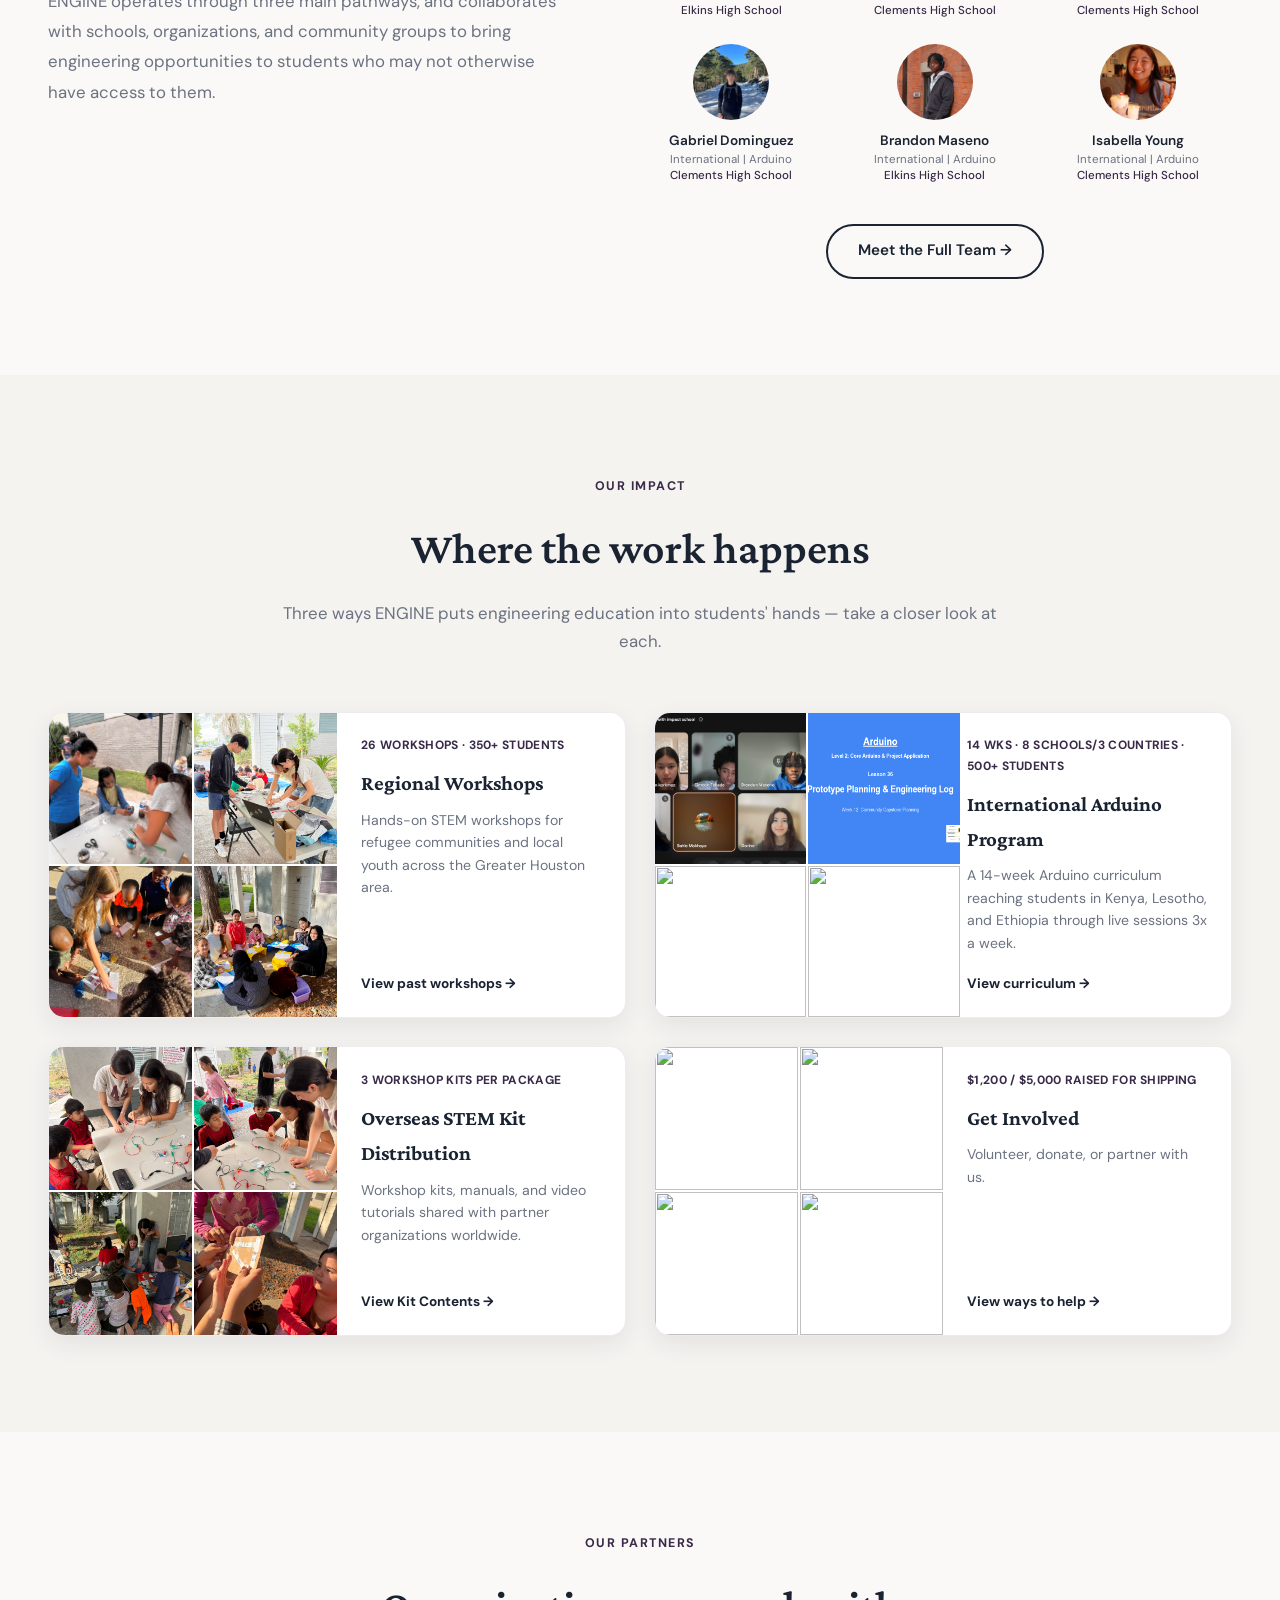
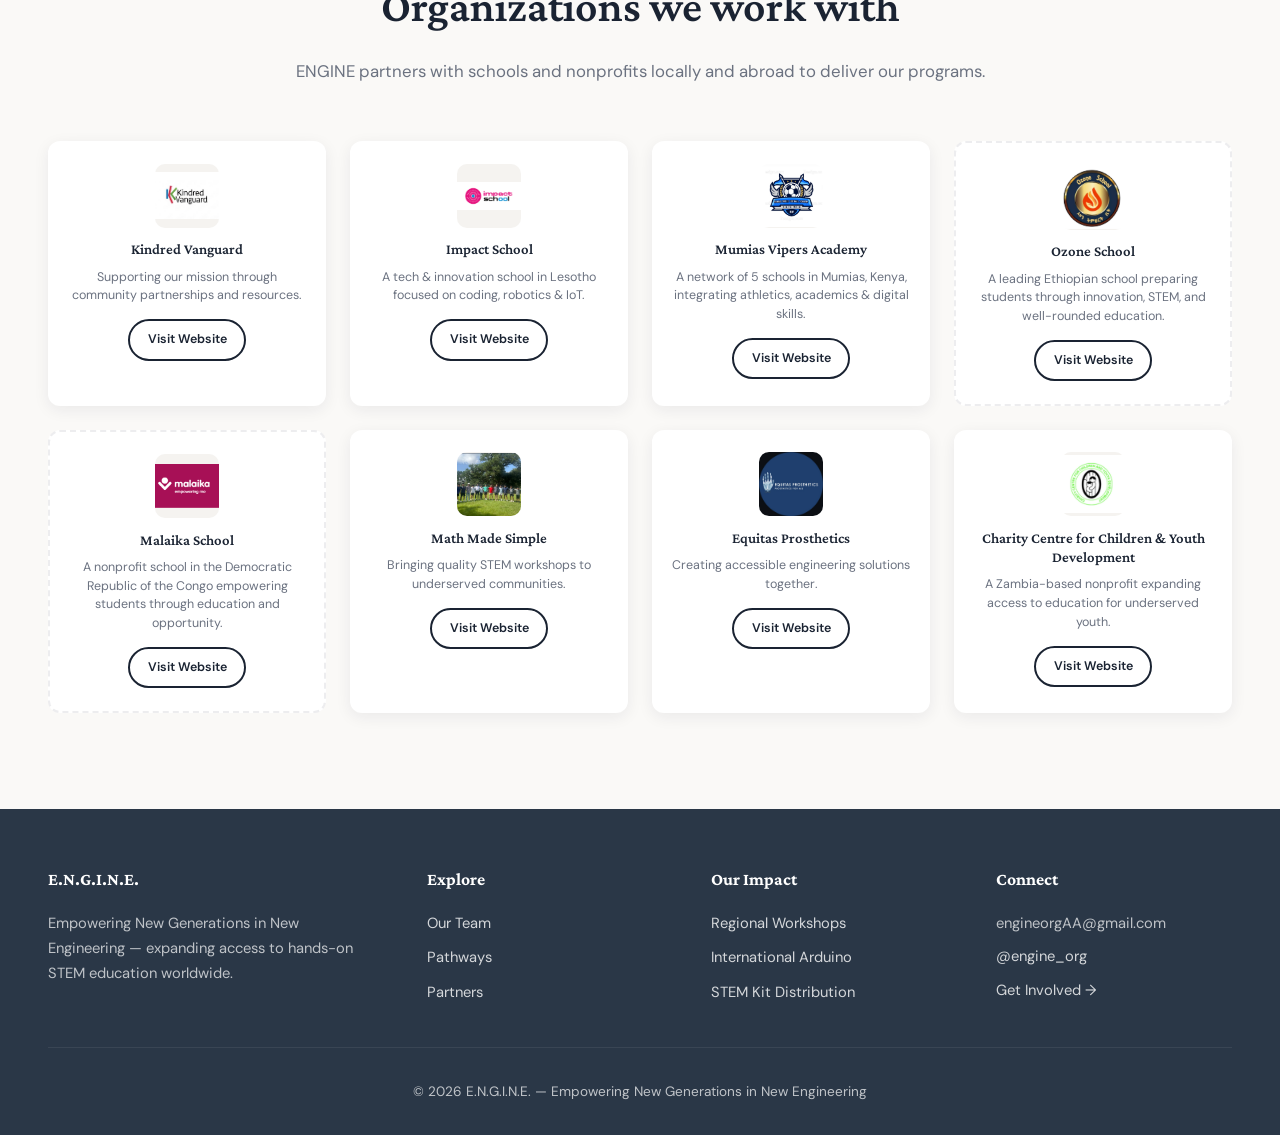
==== commit f8c04694: "Update website and add images" ====
--- a/index.html
+++ b/index.html
@@ -3,996 +3,36 @@
 <head>
     <meta charset="UTF-8">
     <meta name="viewport" content="width=device-width, initial-scale=1.0">
-    <title>E.N.G.I.N.E. - Empowering New Generations in New Engineering</title>
+    <title>E.N.G.I.N.E. — Empowering New Generations in New Engineering</title>
+    <link rel="icon" type="image/png" href="documents/favicon.png">
     <link href="https://fonts.googleapis.com/css2?family=Crimson+Pro:wght@300;400;600&family=DM+Sans:wght@400;500;700&display=swap" rel="stylesheet">
-    <style>
-        :root {
-            --navy: #1a2332;
-            --navy-light: #2a3747;
-            --electrical-blue: #2a3747;
-            --biotech-purple: #392A48;
-            --mechanical-gray: #6b7280;
-            --cream: #f5f3f0;
-            --off-white: #faf9f7;
-            --text-dark: #1a2332;
-            --text-muted: #6b7280;
-        }
-        
-        * {
-            margin: 0;
-            padding: 0;
-            box-sizing: border-box;
-        }
-        
-        body {
-            font-family: 'DM Sans', sans-serif;
-            background: var(--off-white);
-            color: var(--text-dark);
-            line-height: 1.7;
-            overflow-x: hidden;
-        }
-        
-        /* Navigation */
-        nav {
-            position: fixed;
-            top: 0;
-            width: 100%;
-            background: rgba(250, 249, 247, 0.95);
-            backdrop-filter: blur(10px);
-            z-index: 1000;
-            border-bottom: 1px solid rgba(26, 35, 50, 0.1);
-        }
-        
-        .nav-container {
-            max-width: 1400px;
-            margin: 0 auto;
-            padding: 1.5rem 3rem;
-            display: flex;
-            justify-content: space-between;
-            align-items: center;
-        }
-        
-        .logo {
-            font-family: 'Crimson Pro', serif;
-            font-size: 1.5rem;
-            font-weight: 600;
-            color: var(--navy);
-            letter-spacing: -0.5px;
-        }
-        
-        .nav-links {
-            display: flex;
-            gap: 2.5rem;
-            list-style: none;
-        }
-        
-        .nav-links a {
-            text-decoration: none;
-            color: var(--text-dark);
-            font-size: 0.95rem;
-            font-weight: 500;
-            transition: color 0.3s ease;
-        }
-        
-        .nav-links a:hover {
-            color: var(--biotech-purple);
-        }
-        
-        /* Hero Section with Slideshow */
-        .hero {
-            height: 100vh;
-            display: flex;
-            align-items: center;
-            position: relative;
-            overflow: hidden;
-            margin-top: 80px;
-        }
-        
-        .hero-slideshow {
-            position: absolute;
-            top: 0;
-            left: 0;
-            width: 100%;
-            height: 100%;
-            z-index: 0;
-        }
-        
-        .hero-slide {
-            position: absolute;
-            width: 100%;
-            height: 100%;
-            background-size: cover;
-            background-position: center;
-            opacity: 0;
-            transition: opacity 1s ease-in-out;
-        }
-        
-        .hero-slide.active {
-            opacity: 1;
-        }
-        
-        .slideshow-nav {
-            position: absolute;
-            bottom: 30px;
-            left: 50%;
-            transform: translateX(-50%);
-            z-index: 3;
-            display: flex;
-            gap: 10px;
-        }
-        
-        .slide-dot {
-            width: 12px;
-            height: 12px;
-            border-radius: 50%;
-            background: rgba(255,255,255,0.5);
-            cursor: pointer;
-            transition: all 0.3s ease;
-        }
-        
-        .slide-dot.active {
-            background: white;
-            transform: scale(1.3);
-        }
-        
-        .slide-dot:hover {
-background: rgba(255,255,255,0.12);
-backdrop-filter: blur(6px);        }
-        
-        /* Placeholder backgrounds for slideshow */
-        .hero-slide:nth-child(1) { background-color: #1a2332; }
-        .hero-slide:nth-child(2) { background-color: #2a3747; }
-        .hero-slide:nth-child(3) { background-color: #392A48; }
-        
-        .hero-overlay {
-            position: absolute;
-            top: 0;
-            right: 0;
-            width: 50%;
-            height: 100%;
-            background: linear-gradient(to left, rgba(26, 35, 50, 0.95), transparent);
-            z-index: 1;
-        }
-        
-        .hero-content {
-            position: relative;
-            z-index: 2;
-            max-width: 1400px;
-            width: 100%;
-            margin: 0 auto;
-            padding: 0 3rem;
-            display: grid;
-            grid-template-columns: 1fr 1fr;
-            gap: 4rem;
-            align-items: center;
-        }
-        
-        .hero-left h1 {
-            font-family: 'Crimson Pro', serif;
-            font-size: 4rem;
-            font-weight: 300;
-            color: white;
-            margin-bottom: 1.5rem;
-            letter-spacing: -1px;
-        }
-        
-        .hero-left p {
-            font-size: 1.3rem;
-            color: rgba(255,255,255,0.9);
-            margin-bottom: 1rem;
-        }
-        
-        .hero-right {
-            display: grid;
-            grid-template-columns: 1fr 1fr;
-            gap: 2rem;
-        }
-        
-        .stat-card {
-            background: rgba(255,255,255,0.1);
-            backdrop-filter: blur(10px);
-            padding: 2rem;
-            border-radius: 12px;
-            border: 1px solid rgba(255,255,255,0.2);
-            text-align: center;
-        }
-        
-        .stat-number {
-            font-family: 'Crimson Pro', serif;
-            font-size: 3rem;
-            font-weight: 600;
-            color: white;
-            display: block;
-            margin-bottom: 0.5rem;
-        }
-        
-        .stat-label {
-            color: rgba(255,255,255,0.8);
-            font-size: 0.9rem;
-            text-transform: uppercase;
-            letter-spacing: 1px;
-        }
-        
-        /* About + Team Section */
-        .about-team-section {
-            max-width: 1400px;
-            margin: 0 auto;
-            padding: 6rem 3rem;
-            display: grid;
-            grid-template-columns: 1fr 1fr;
-            gap: 5rem;
-        }
-        
-        .about-content h2 {
-            font-family: 'Crimson Pro', serif;
-            font-size: 2.5rem;
-            color: var(--navy);
-            margin-bottom: 1.5rem;
-        }
-        
-        .about-content p {
-            color: var(--text-muted);
-            font-size: 1.1rem;
-            line-height: 1.8;
-            margin-bottom: 1rem;
-        }
-        
-        .team-grid {
-            display: grid;
-            grid-template-columns: repeat(3, 1fr);
-            gap: 1.5rem;
-        }
-        
-        .team-member {
-            text-align: center;
-        }
-        
-        .team-photo {
-            width: 80px;
-            height: 80px;
-            border-radius: 50%;
-            background: var(--biotech-purple);
-            margin: 0 auto 0.75rem;
-            display: flex;
-            align-items: center;
-            justify-content: center;
-            color: white;
-            font-weight: 600;
-            font-size: 1.2rem;
-        }
-        
-        .team-name {
-            font-size: 0.9rem;
-            font-weight: 600;
-            color: var(--navy);
-            margin-bottom: 0.25rem;
-        }
-        .team-section-title {
-    font-family: 'Crimson Pro', serif;
-    font-size: 2.5rem;
-    color: var(--navy);
-    text-align: center;
-    margin-bottom: 2rem;
-}
-        
-        .team-role {
-            font-size: 0.75rem;
-            color: var(--text-muted);
-        }
-        
-        .partners-btn {
-            margin-top: 2rem;
-            text-align: center;
-        }
-        
-        .btn {
-            display: inline-block;
-            padding: 0.9rem 2rem;
-            background: var(--navy);
-            color: white;
-            text-decoration: none;
-            border-radius: 30px;
-            font-weight: 600;
-            transition: transform 0.2s ease;
-        }
-        
-        .btn:hover {
-            transform: translateY(-2px);
-        }
-        
-        /* Pathways Section */
-        .pathways-section {
-            background: var(--cream);
-            padding: 4rem 3rem;
-        }
-        
-        .pathways-section-title {
-            font-family: 'Crimson Pro', serif;
-            font-size: 2.5rem;
-            color: var(--navy);
-            text-align: center;
-            margin-bottom: 1rem;
-        }
-        .pathways-subtitle {
-    text-align: center;
-    max-width: 700px;
-    margin: 0 auto 3rem auto;
-    color: var(--text-muted);
-    font-size: 1rem;
-}
-        .pathways-container {
-            max-width: 1200px;
-            margin: 0 auto;
-            display: grid;
-            grid-template-columns: repeat(3, 1fr);
-            gap: 2rem;
-        }
-        
-.pathway-box {
-    background: white;
-    border-radius: 14px;
-    transition: transform 0.3s ease, box-shadow 0.3s ease;
-    box-shadow: 0 6px 20px rgba(26, 35, 50, 0.08);
-    padding: 1.8rem;
-    display: flex;
-    gap: 1.2rem;
-    align-items: stretch;
-    min-height: 160px;
-}
-
-.pathway-box:hover {
-    transform: translateY(-5px);
-    box-shadow: 0 12px 28px rgba(26, 35, 50, 0.12);
-}        
-        .pathway-box:hover {
-            transform: translateY(-3px);
-        }
-        
-.pathway-image {
-    width: 12px;
-    height: 100%;
-    border-radius: 8px;
-    flex-shrink: 0;
-}
-        .pathway-text {
-    display: flex;
-    flex-direction: column;
-}
-
-.pathway-desc {
-    font-size: 0.9rem;
-    color: var(--text-muted);
-    margin-top: 0.3rem;
-    line-height: 1.5;
-}
-
-.pathway-careers {
-    font-size: 0.85rem;
-    color: var(--biotech-purple);
-    margin-top: 0.4rem;
-    font-weight: 500;
-}
-        .pathway-box.electrical .pathway-image {
-            background: var(--electrical-blue);
-        }
-        
-        .pathway-box.biotech .pathway-image {
-            background: var(--biotech-purple);
-        }
-        
-        .pathway-box.mechanical .pathway-image {
-            background: var(--mechanical-gray);
-        }
-        
-        .pathway-title {
-            font-family: 'Crimson Pro', serif;
-            font-size: 1.3rem;
-            color: var(--navy);
-            flex: 1;
-        }
-        .pathway-desc {
-    font-size: 0.85rem;
-    color: var(--text-muted);
-    margin-top: 0.2rem;
-}
-
-.pathway-careers {
-    font-size: 0.8rem;
-    color: var(--biotech-purple);
-    margin-top: 0.2rem;
-}
-        /* Regional Impact Section */
-        .regional-section {
-            max-width: 1400px;
-            margin: 0 auto;
-            padding: 6rem 3rem;
-        }
-        
-        .section-title {
-            font-family: 'Crimson Pro', serif;
-            font-size: 3rem;
-            color: var(--navy);
-            text-align: center;
-            margin-bottom: 3rem;
-        }
-        
-        .category-title {
-            font-family: 'Crimson Pro', serif;
-            font-size: 2rem;
-            color: var(--navy);
-            margin-bottom: 2rem;
-            margin-top: 1rem;
-        }
-        
-        .workshop-card {
-            display: grid;
-            grid-template-columns: 500px 1fr;
-            gap: 2rem;
-            margin-bottom: 3rem;
-            background: white;
-            padding: 1rem;
-            border-radius: 12px;
-            border-left: 12px solid;
-        }
-        
-        .workshop-card.electrical { border-color: var(--electrical-blue); }
-        .workshop-card.biotech { border-color: var(--biotech-purple); }
-        .workshop-card.mechanical { border-color: var(--mechanical-gray); }
-        
-.workshop-photos {
-    position: relative;
-    overflow: hidden;
-}
-
-.gallery-track {
-    display: flex;
-    transition: transform 0.4s ease;
-}
-
-.gallery-track img {
-    width: 180px;
-    height: 150px;
-    object-fit: cover;
-    margin-right: 8px;
-    border-radius: 10px;
-}
-
-.gallery-btn {
-    position: absolute;
-    top: 45%;
-    transform: translateY(-50%);
-    background: rgba(0,0,0,0.5);
-    color: white;
-    border: none;
-    padding: 6px 10px;
-    cursor: pointer;
-    border-radius: 6px;
-    z-index: 2;
-}
-
-.gallery-btn.prev { left: 5px; }
-.gallery-btn.next { right: 5px; }
-
-        .workshop-info h3 {
-            font-family: 'Crimson Pro', serif;
-            font-size: 1.5rem;
-            color: var(--navy);
-            margin-bottom: 0.5rem;
-        }
-        
-        .workshop-date {
-            color: var(--text-muted);
-            font-size: 0.9rem;
-            margin-bottom: 1rem;
-        }
-        
-        .workshop-description {
-            color: var(--text-dark);
-            line-height: 1.7;
-        }
-        
-        /* International Impact Section */
-        .international-section {
-            background: var(--cream);
-            padding: 6rem 3rem;
-            
-        }
-        .card-box {
-            background: white;
-            padding: 2.5rem;
-            border-radius: 16px;
-            box-shadow: 0 10px 30px rgba(26, 35, 50, 0.08);
-            border: 1px solid rgba(26, 35, 50, 0.08);
-            height: 100%;
-        }
-        
-        .countries-container {
-            max-width: 800px;
-            margin: 0 auto 4rem;
-            display: flex;
-            justify-content: center;
-            gap: 3rem;
-        }
-        
-        .country-circle {
-            text-align: center;
-            cursor: pointer;
-            transition: transform 0.3s ease;
-        }
-        
-        .country-circle:hover {
-            transform: scale(1.05);
-        }
-        
-        .country-flag {
-            width: 120px;
-            height: 120px;
-            border-radius: 50%;
-            background: white;
-            margin: 0 auto 1rem;
-            display: flex;
-            align-items: center;
-            justify-content: center;
-            font-size: 3rem;
-            border: 3px solid var(--biotech-purple);
-        }
-        
-        .country-name {
-            font-weight: 600;
-            color: var(--navy);
-        }
-        
-        .international-content {
-            max-width: 1200px;
-            margin: 0 auto;
-            display: grid;
-            grid-template-columns: 1fr 1fr;
-            gap: 4rem;
-            align-items: start;
-        }
-        
-        .kit-explanation h3 {
-            font-family: 'Crimson Pro', serif;
-            font-size: 2rem;
-            color: var(--navy);
-            margin-bottom: 1.5rem;
-        }
-        
-        .kit-explanation p {
-            color: var(--text-dark);
-            line-height: 1.8;
-            margin-bottom: 1rem;
-        }
-        
-        .resource-buttons {
-            display: flex;
-            flex-direction: column;
-            gap: 1.5rem;
-            
-        }
-        
-.resource-btn {
-    background: var(--navy);
-    color: white;
-    padding: 0; /* remove padding */
-    border-radius: 14px;
-    text-align: center;
-    text-decoration: none;
-    transition: all 0.25s ease;
-
-    display: flex;              /* KEY */
-    flex-direction: column;     /* stack h4 + p */
-    justify-content: center;    /* vertical center */
-    align-items: center;        /* horizontal center */
-
-    height: 120px;              /* fixed height = perfect centering */
-    width: 100%;
-}        
-.resource-btn h4 {
-    font-size: 1.4rem;
-    margin: 0; /* remove default margin */
-}
-
-.resource-btn p {
-    font-size: 0.95rem;
-    opacity: 0.85;
-    margin: 0;
-}
-        .resource-btn:hover {
-            transform: translateY(-3px);
-        }
-        
-        .resource-btn h4 {
-            font-size: 1.3rem;
-            margin-bottom: 0.5rem;
-        }
-        
-        .resource-btn p {
-            opacity: 0.9;
-            font-size: 0.9rem;
-        }
-        
-        /* Partners Section */
-        .partners-section {
-            max-width: 1200px;
-            margin: 0 auto;
-            padding: 6rem 3rem;
-        }
-        
-        .partners-grid {
-            display: grid;
-            grid-template-columns: repeat(3, 1fr);
-            gap: 3rem;
-            margin-top: 3rem;
-        }
-        
-        .partner-card {
-            background: white;
-            padding: 2.5rem;
-            border-radius: 12px;
-            text-align: center;
-            box-shadow: 0 4px 20px rgba(26, 35, 50, 0.08);
-        }
-        
-        .partner-logo {
-            width: 100px;
-            height: 100px;
-            margin: 0 auto 1.5rem;
-            background: var(--cream);
-            border-radius: 12px;
-            display: flex;
-            align-items: center;
-            justify-content: center;
-        }
-        
-        .partner-name {
-            font-size: 1.2rem;
-            color: var(--navy);
-            font-weight: 600;
-            margin-bottom: 1rem;
-        }
-        
-        .partner-description {
-            color: var(--text-muted);
-            margin-bottom: 1.5rem;
-            font-size: 0.95rem;
-        }
-        
-        /* Get Involved Section */
-        .get-involved-section {
-            background: var(--navy);
-            color: white;
-            padding: 6rem 3rem;
-        }
-        
-.get-involved-container {
-    max-width: 1200px;
-    margin: 0 auto;
-    display: grid;
-    grid-template-columns: 1fr 1fr;
-    gap: 4rem;
-    align-items: center;
-}        
-        .contact-box h3 {
-            font-family: 'Crimson Pro', serif;
-            font-size: 2rem;
-            margin-bottom: 2rem;
-        }
-.contact-card {
-    background: rgba(0, 0, 0, 0.187);
-    padding: 2.5rem;
-    border-radius: 16px;
-    max-width: 420px;
-    margin-left: 60px;
-}
-
-.contact-card strong {
-    display: block;
-    margin-top: 1rem;
-    margin-bottom: 0.3rem;
-}        .contact-item {
-            margin-bottom: 1.5rem;
-        }
-        
-        .contact-item a {
-            color: white;
-            text-decoration: none;
-            opacity: 0.9;
-        }
-        
-        .contact-item a:hover {
-            opacity: 1;
-        }
-        
-.action-buttons {
-    display: flex;
-    flex-direction: column;
-    gap: 2rem;
-    align-items: center;
-    justify-content: center;
-}
-.action-btn {
-    background: white;
-    color: var(--navy);
-    padding: 1rem 1.5rem;
-    border-radius: 14px;
-    text-decoration: none;
-    transition: transform 0.25s ease, box-shadow 0.25s ease;
-    width: 420px;
-    box-shadow: 0 6px 20px rgba(0,0,0,0.08);
-}
-
-.action-btn:hover {
-    transform: translateY(-4px);
-    box-shadow: 0 12px 25px rgba(0,0,0,0.12);
-}
-
-.action-title {
-    font-family: 'Crimson Pro', serif;
-    font-size: 1.6rem;
-    font-weight: 600;
-    margin-bottom: 0.4rem;
-}
-
-.action-subtitle {
-    font-size: 0.9rem;
-    color: var(--text-muted);
-}        
-        /* Footer */
-        footer {
-            background: var(--navy-light);
-            color: white;
-            padding: 3rem 3rem 2rem;
-        }
-        
-        .footer-content {
-            max-width: 1400px;
-            margin: 0 auto;
-            display: grid;
-            grid-template-columns: repeat(4, 1fr);
-            gap: 3rem;
-            margin-bottom: 2rem;
-        }
-        
-        .footer-section h3 {
-            font-family: 'Crimson Pro', serif;
-            margin-bottom: 1rem;
-        }
-        
-        .footer-section a {
-            color: rgba(255,255,255,0.8);
-            text-decoration: none;
-            display: block;
-            margin-bottom: 0.5rem;
-        }
-        
-        .footer-section a:hover {
-            color: white;
-        }
-        .footer-section p {
-    color: rgba(255,255,255,0.85);
-    margin-bottom: 0.5rem;
-}
-        .footer-bottom {
-            text-align: center;
-            padding-top: 2rem;
-            border-top: 1px solid rgba(255,255,255,0.1);
-            opacity: 0.7;
-        }
-        
-        /* Responsive */
-            /* IMPACT TABS */
-
-.impact-section {
-    padding: 6rem 3rem;
-}
-
-.impact-section-header {
-    text-align: center;
-    margin-bottom: 3rem;
-}
-
-.impact-section-header h2 {
-    font-family: 'Crimson Pro', serif;
-    font-size: 3rem;
-    color: var(--navy);
-    margin-bottom: 0.6rem;
-}
-
-.impact-section-header p {
-    color: var(--text-muted);
-    font-size: 1rem;
-}
-
-.tab-bar {
-    display: flex;
-    justify-content: center;
-    gap: 1rem;
-    margin-bottom: 3.5rem;
-    flex-wrap: wrap;
-}
-
-.tab-btn {
-    padding: 0.85rem 2rem;
-    border: 2px solid rgba(26,35,50,0.12);
-    background: white;
-    color: var(--navy);
-    border-radius: 40px;
-    font-family: 'DM Sans', sans-serif;
-    font-size: 0.95rem;
-    font-weight: 600;
-    cursor: pointer;
-    transition: all 0.3s ease;
-}
-
-.tab-btn:hover {
-    transform: translateY(-2px);
-    border-color: var(--navy);
-}
-
-.tab-btn.active {
-    background: var(--navy);
-    color: white;
-    border-color: var(--navy);
-}
-
-.tab-panels {
-    max-width: 1400px;
-    margin: 0 auto;
-}
-
-.tab-panel {
-    display: none;
-    animation: panelFade 0.4s ease;
-}
-
-.tab-panel.active {
-    display: block;
-}
-/* SPLIT IMPACT CARDS */
-
-.impact-split {
-    display: grid;
-    grid-template-columns: 1fr 1fr;
-    gap: 2rem;
-    align-items: stretch;
-}
-
-.impact-card {
-    background: white;
-    border-radius: 18px;
-    padding: 2.5rem;
-    box-shadow: 0 8px 28px rgba(26,35,50,0.08);
-    border: 1px solid rgba(26,35,50,0.06);
-    height: 100%;
-}
-
-.impact-card h3 {
-    font-family: 'Crimson Pro', serif;
-    font-size: 2rem;
-    color: var(--navy);
-    margin-bottom: 1rem;
-}
-
-.impact-card p {
-    color: var(--text-dark);
-    line-height: 1.8;
-    margin-bottom: 1rem;
-}
-
-.impact-highlight {
-    color: var(--biotech-purple);
-    font-weight: 600;
-}
-
-.resource-buttons {
-    display: flex;
-    flex-direction: column;
-    gap: 1.5rem;
-    height: 100%;
-    justify-content: center;
-}
-
-.resource-btn {
-    background: var(--navy);
-    color: white;
-    text-decoration: none;
-    padding: 2rem;
-    border-radius: 14px;
-    text-align: center;
-    transition: all 0.3s ease;
-}
-
-.resource-btn:hover {
-    transform: translateY(-4px);
-    box-shadow: 0 12px 24px rgba(26,35,50,0.18);
-}
-
-.resource-btn h4 {
-    font-size: 1.4rem;
-    margin-bottom: 0.5rem;
-}
-
-.resource-btn p {
-    margin: 0;
-    opacity: 0.85;
-    color: white;
-}
-
-.impact-photo-grid {
-    display: grid;
-    grid-template-columns: 1fr 1fr;
-    gap: 1rem;
-}
-
-.impact-photo-grid img {
-    width: 100%;
-    height: 180px;
-    object-fit: cover;
-    border-radius: 12px;
-}
-
-@media (max-width: 900px) {
-
-    .impact-split {
-        grid-template-columns: 1fr;
-    }
-
-    .impact-photo-grid {
-        grid-template-columns: 1fr;
-    }
-}
-@keyframes panelFade {
-
-    from {
-        opacity: 0;
-        transform: translateY(20px);
-    }
-
-    to {
-        opacity: 1;
-        transform: translateY(0);
-    }
-}
-        @media (max-width: 768px) {
-            .hero-content,
-            .about-team-section,
-            .pathways-container,
-            .international-content,
-            .get-involved-container,
-            .partners-grid,
-            .footer-content {
-                grid-template-columns: 1fr;
-            }
-            
-            .workshop-card {
-                grid-template-columns: 1fr;
-            }
-            
-            .team-grid {
-                grid-template-columns: repeat(2, 1fr);
-            }
-        }
-    </style>
+    <link rel="stylesheet" href="styles.css">
 </head>
 <body>
     <!-- Navigation -->
     <nav>
         <div class="nav-container">
-            <div class="logo">E.N.G.I.N.E.</div>
-            <ul class="nav-links">
-                <li><a href="#home">Home</a></li>
-                <li><a href="#pathways">Pathways</a></li>
-                <li><a href="#team">Team</a></li>
-                <li><a href="#regional">Regional</a></li>
-                <li><a href="#international">International</a></li>
-                <li><a href="#partners">Partners</a></li>
-                <li><a href="#involved">Get Involved</a></li>
+            <a href="index.html" class="logo">E.N.G.I.N.E.</a>
+            <button class="nav-toggle" id="navToggle" aria-label="Toggle menu"><span></span><span></span><span></span></button>
+            <ul class="nav-links" id="navLinks">
+                <li><a href="index.html" class="current">Home</a></li>
+                <li><a href="team.html">Team</a></li>
+                <li><a href="regional.html#pathways">Pathways</a></li>
+                <li class="nav-dropdown">
+                    <a href="#">Our Impact</a>
+                    <div class="dropdown-menu">
+                        <a href="regional.html">Regional Workshops<small>Local community programs</small></a>
+                        <a href="arduino.html">International Arduino<small>Kenya &amp; Zambia program</small></a>
+                        <a href="kits.html">STEM Kit Distribution<small>Manuals &amp; resources</small></a>
+                        <a href="stats.html">Impact Stats<small>Numbers &amp; metrics</small></a>
+                    </div>
+                </li>
+                <li><a href="get-involved.html" class="nav-cta">Get Involved</a></li>
             </ul>
         </div>
     </nav>
 
-    <!-- Hero Section with Slideshow -->
+    <!-- Hero -->
     <section id="home" class="hero">
         <div class="hero-slideshow">
             <div class="hero-slide active" style="background-image: url('slideshow/1.jpeg');"></div>
@@ -1011,640 +51,272 @@
         <div class="slideshow-nav" id="slideshowNav"></div>
         <div class="hero-content">
             <div class="hero-left">
+                <span class="eyebrow">Student-Led Nonprofit</span>
                 <h1>E.N.G.I.N.E.</h1>
                 <p>Empowering New Generations in New Engineering</p>
-                <p style="font-size: 1.1rem; opacity: 0.85;"><!-- ADD SHORT DESCRIPTION HERE --></p>
+                <p class="hero-desc">We bring hands-on STEM workshops, kits, and mentorship to underserved communities — from Houston to Kenya, Zambia, and beyond.</p>
+                <div class="hero-buttons">
+                    <a href="stats.html" class="btn btn-light">Explore Our Impact</a>
+                    <a href="team.html" class="btn" style="background: rgba(255,255,255,0.15); border: 1px solid rgba(255,255,255,0.4);">Meet the Team</a>
+                </div>
             </div>
             <div class="hero-right">
                 <div class="stat-card">
-                    <span class="stat-number">10+</span>
-                    <span class="stat-label">Workshops</span>
+                    <span class="stat-number">26+</span>
+                    <span class="stat-label">RegionalWorkshops</span>
                 </div>
                 <div class="stat-card">
-                    <span class="stat-number">150+</span>
-                    <span class="stat-label">Students</span>
+                    <span class="stat-number">850+</span>
+                    <span class="stat-label">Worldwide Students</span>
                 </div>
                 <div class="stat-card">
-                    <span class="stat-number">3</span>
-                    <span class="stat-label">Countries</span>
+                    <span class="stat-number">8</span>
+                    <span class="stat-label">International Schools </span>
                 </div>
                 <div class="stat-card">
-                    <span class="stat-number">$1200+</span>
-                    <span class="stat-label">Raised</span>
+                    <span class="stat-number">5</span>
+                    <span class="stat-label">Regional Sites</span>
                 </div>
             </div>
         </div>
     </section>
 
-<!-- About + Team Section -->
-<section id="team">
-    
-    <div class="about-team-section">
+    <!-- About + Team -->
+    <section id="team" class="about-team-section">
         <div class="about-content">
-            <h2>About E.N.G.I.N.E.</h2>
-            <p>ENGINE stands for Empowering New Generations in Engineering. We are a student-led initiative dedicated to expanding access to STEM education, hands-on engineering experiences, and innovation opportunities for students around the world, especially in underprivleged communities.</p>
+            <span class="eyebrow">About Us</span>
+            <h2 style="font-family:'Crimson Pro',serif;font-size:2.2rem;color:var(--navy);margin-bottom:1.2rem;">STEM access, one workshop at a time</h2>
+            <p>ENGINE stands for Empowering New Generations in Engineering. We are a student-led initiative dedicated to expanding access to STEM education, hands-on engineering experiences, and innovation opportunities for students around the world, especially in underprivileged communities.</p>
             <p>Our mission is to make STEM education accessible, engaging, and impactful. Through hands-on workshop kits, educational manuals, mentorship, and community partnerships, we aim to spark curiosity, build technical skills, and empower students to become problem-solvers in their own communities.</p>
-            <p>ENGINE operates through three main pathways: Electrical Engineering, Biotechnology, and Mechanical Engineering. We design and distribute STEM workshop kits, host educational workshops, and collaborate with schools, organizations, and community groups to bring engineering opportunities to students who may not otherwise have access to them.</p>
+            <p>ENGINE operates through three main pathways, and collaborates with schools, organizations, and community groups to bring engineering opportunities to students who may not otherwise have access to them.</p>
         </div>
 
         <div class="team-content">
-            <h2 class="team-section-title">Our Team</h2>
+            <h2>Our Team</h2>
             <div class="team-grid">
                 <div class="team-member">
-                    <div class="team-photo" style="background-image: url('pfp/aylin.jpeg'); background-size: cover; background-position: center;"></div>
+                    <div class="team-photo" style="background-image: url('pfp/aylin.jpeg');"></div>
                     <div class="team-name">Aylin Korkmaz</div>
-                    <div class="team-role">Co-Founder | Clements Highschool</div>
-                </div>
-                <div class="team-member">
-                    <div class="team-photo" style="background-image: url('pfp/dorine.jpeg'); background-size: cover; background-position: center;"></div>
+                    <div class="team-role">Co-Founder<span class="school">Clements High School</span></div>
+                </div>
+                <div class="team-member">
+                    <div class="team-photo" style="background-image: url('pfp/dorine.jpeg');"></div>
                     <div class="team-name">Dorine Zolfaghari</div>
-                    <div class="team-role">Co-Founder | Clements Highschool</div>
-                </div>
-                <div class="team-member">
-                    <div class="team-photo" style="background-image: url('pfp/ava.jpeg'); background-size: cover; background-position: center;"></div>
+                    <div class="team-role">Co-Founder<span class="school">Clements High School</span></div>
+                </div>
+                <div class="team-member">
+                    <div class="team-photo" style="background-image: url('pfp/ava.jpeg');"></div>
                     <div class="team-name">Ava Cobb</div>
-                    <div class="team-role">Co-Founder | Clements Highschool</div>
-                </div>
-                <div class="team-member">
-                    <div class="team-photo" style="background-image: url('pfp/avyukt.jpeg'); background-size: cover; background-position: center;"></div>
+                    <div class="team-role">Co-Founder<span class="school">Clements High School</span></div>
+                </div>
+                <div class="team-member">
+                    <div class="team-photo" style="background-image: url('pfp/avyukt.jpeg');"></div>
                     <div class="team-name">Avyukt Satish</div>
-                    <div class="team-role">Regional | Electrical | Clements Highschool</div>
-                </div>
-                <div class="team-member">
-                    <div class="team-photo" style="background-image: url('pfp/dhriti.jpeg'); background-size: cover; background-position: center;"></div>
+                    <div class="team-role">Regional | Electrical<span class="school">Clements High School</span></div>
+                </div>
+                <div class="team-member">
+                    <div class="team-photo" style="background-image: url('pfp/dhriti.jpeg');"></div>
                     <div class="team-name">Dhriti Ballikonda</div>
-                    <div class="team-role">Regional | Biotechnology | Clements Highschool</div>
-                </div>
-                <div class="team-member">
-                    <div class="team-photo" style="background-image: url('pfp/simeon.jpeg'); background-size: cover; background-position: center;"></div>
+                    <div class="team-role">Regional | Biotechnology<span class="school">Clements High School</span></div>
+                </div>
+                <div class="team-member">
+                    <div class="team-photo" style="background-image: url('pfp/simeon.jpeg');"></div>
                     <div class="team-name">Simeon Fekade</div>
-                    <div class="team-role">Regional | Mechanical | International Arduino | Clements Highschool</div>
-                </div>
-                <div class="team-member">
-                    <div class="team-photo" style="background-image: url('pfp/shriya.JPG'); background-size: cover; background-position: center;"></div>
+                    <div class="team-role">Regional | Mechanical<span class="school">Clements High School</span></div>
+                </div>
+                <div class="team-member">
+                    <div class="team-photo" style="background-image: url('pfp/shriya.JPG');"></div>
                     <div class="team-name">Shriya Srinivasan</div>
-                    <div class="team-role">International | Arduino | Elkins Highschool</div>
-                </div>
-                <div class="team-member">
-                    <div class="team-photo" style="background-image: url('pfp/dom.jpeg'); background-size: cover; background-position: center;"></div>
+                    <div class="team-role">International | Arduino<span class="school">Elkins High School</span></div>
+                </div>
+                <div class="team-member">
+                    <div class="team-photo" style="background-image: url('pfp/dom.jpeg');"></div>
                     <div class="team-name">Dominic Laverde</div>
-                    <div class="team-role">International | Arduino | Clements Highschool</div>
-                </div>
-                <div class="team-member">
-                    <div class="team-photo" style="background-image: url('pfp/liam.jpeg'); background-size: cover; background-position: center;"></div>
+                    <div class="team-role">International | Arduino<span class="school">Clements High School</span></div>
+                </div>
+                <div class="team-member">
+                    <div class="team-photo" style="background-image: url('pfp/liam.jpeg');"></div>
                     <div class="team-name">Liam Dominguez</div>
-                    <div class="team-role">International | Arduino | Clements Highschool</div>
-                </div>
-                <div class="team-member">
-                    <div class="team-photo" style="background-image: url('pfp/gabriel.jpeg'); background-size: cover; background-position: center;"></div>
+                    <div class="team-role">International | Arduino<span class="school">Clements High School</span></div>
+                </div>
+                <div class="team-member">
+                    <div class="team-photo" style="background-image: url('pfp/gabriel.jpeg');"></div>
                     <div class="team-name">Gabriel Dominguez</div>
-                    <div class="team-role">International | Arduino | Clements Highschool</div>
-                </div>
-                <div class="team-member">
-                    <div class="team-photo" style="background-image: url('pfp/brandon.JPEG'); background-size: cover; background-position: center;"></div>
+                    <div class="team-role">International | Arduino<span class="school">Clements High School</span></div>
+                </div>
+                <div class="team-member">
+                    <div class="team-photo" style="background-image: url('pfp/brandon.JPEG');"></div>
                     <div class="team-name">Brandon Maseno</div>
-                    <div class="team-role">International | Arduino | Elkins Highschool</div>
-                </div>
-                <div class="team-member">
-                    <div class="team-photo" style="background-image: url('pfp/isabella.jpeg'); background-size: cover; background-position: center;"></div>
+                    <div class="team-role">International | Arduino<span class="school">Elkins High School</span></div>
+                </div>
+                <div class="team-member">
+                    <div class="team-photo" style="background-image: url('pfp/isabella.png');"></div>
                     <div class="team-name">Isabella Young</div>
-                    <div class="team-role">International | Arduino | Clements Highschool</div>
-                </div>
-            </div>
-
-            <div class="partners-btn">
-                <a href="#partners" class="btn">Meet Our Partners →</a>
-            </div>
-        </div>
-    </div>
-</section>
-    <!-- Pathways Section -->
-    <section id="pathways" class="pathways-section">
-        <h2 class="pathways-section-title">Our STEM learning Pathways</h2>
-        <p class="pathways-subtitle">
-    ENGINE workshops are organized into three engineering pathways that introduce students to different fields of engineering and potential future careers.
-</p>
-        <div class="pathways-container">
-<div class="pathway-box electrical">
-    <div class="pathway-image"></div>
-    <div class="pathway-text">
-        <h3 class="pathway-title">Electrical Engineering</h3>
-        <p class="pathway-desc">
-            Circuits, electronics, and energy systems. Students learn how electricity powers the world.
-        </p>
-        <p class="pathway-careers">
-            Careers: Electrical Engineer, Robotics Engineer, Hardware Engineer
-        </p>
-    </div>
-</div>
-
-<div class="pathway-box biotech">
-    <div class="pathway-image"></div>
-    <div class="pathway-text">
-        <h3 class="pathway-title">Biotechnology</h3>
-        <p class="pathway-desc">
-            Biology meets engineering. Students explore lab science, medical technology, and research.
-        </p>
-        <p class="pathway-careers">
-            Careers: Biomedical Engineer, Research Scientist, Doctor
-        </p>
-    </div>
-</div>
-
-<div class="pathway-box mechanical">
-    <div class="pathway-image"></div>
-    <div class="pathway-text">
-        <h3 class="pathway-title">Mechanical Engineering</h3>
-        <p class="pathway-desc">
-            Design, machines, and problem solving through physical engineering projects.
-        </p>
-        <p class="pathway-careers">
-            Careers: Mechanical Engineer, Aerospace Engineer, Product Designer
-        </p>
-    </div>
-</div>    </section>
-
-<!-- IMPACT TABS -->
-<section id="impact" class="impact-section">
-    <div class="impact-section-header">
-        <h2>Explore Our Impact</h2>
-        <p>Regional workshops, international Arduino programs, and hands-on STEM kit distribution.</p>
-    </div>
-
-    <div class="tab-bar">
-        <button class="tab-btn active" onclick="switchTab('regional',this)">Regional Workshops</button>
-        <button class="tab-btn" onclick="switchTab('arduino',this)">International Arduino Program</button>
-        <button class="tab-btn" onclick="switchTab('kits',this)">Overseas STEM Kit Distribution</button>
-    </div>
-
-    <div class="tab-panels">
-
-        <!-- TAB 1: REGIONAL -->
-        <div id="tab-regional" class="tab-panel active">
-
-            <h3 class="category-title">Refugee Community Workshops</h3>
-
-            <div class="workshop-card mechanical">
-                <div class="workshop-photos">
-                    <div class="gallery-track">
-                        <img src="workshop images/waterfilter/IMG_8184.jpg" alt="">
-                        <img src="workshop images/waterfilter/IMG_8186.jpg" alt="">
-                        <img src="workshop images/waterfilter/IMG_8187.jpg" alt="">
-                        <img src="workshop images/waterfilter/IMG_8188.jpg" alt="">
-                    </div>
-                </div>
-                <div class="workshop-info">
-                    <h3>Water Filter Design Workshop</h3>
-                    <div class="workshop-date">August 7, 2025</div>
-                    <p class="workshop-description">Students designed and built functional water filters while learning about the critical importance of clean water access.</p>
-                </div>
-            </div>
-
-            <div class="workshop-card electrical">
-                <div class="workshop-photos">
-                    <button class="gallery-btn prev">&#8249;</button>
-                    <div class="gallery-track">
-                        <img src="workshop images/circuit/IMG_1589.jpeg" alt="">
-                        <img src="workshop images/circuit/IMG_1592.jpeg" alt="">
-                        <img src="workshop images/circuit/IMG_8192.jpg" alt="">
-                        <img src="workshop images/circuit/IMG_8783.jpeg" alt="">
-                        <img src="workshop images/circuit/IMG_8784.jpeg" alt="">
-                        <img src="workshop images/circuit/IMG_8785.jpeg" alt="">
-                        <img src="workshop images/circuit/IMG_8787.jpeg" alt="">
-                        <img src="workshop images/circuit/IMG_8790.jpeg" alt="">
-                        <img src="workshop images/circuit/IMG_8805.jpeg" alt="">
-                    </div>
-                    <button class="gallery-btn next">&#8250;</button>
-                </div>
-                <div class="workshop-info">
-                    <h3>Circuit Workshop</h3>
-                    <div class="workshop-date">October 25, 2025</div>
-                    <p class="workshop-description">Partnered with Math Made Simple to guide students in an Afghan refugee community through an interactive circuit-building workshop.</p>
-                </div>
-            </div>
-
-            <div class="workshop-card biotech">
-                <div class="workshop-photos">
-                    <button class="gallery-btn prev">&#8249;</button>
-                    <div class="gallery-track">
-                        <img src="workshop images/micropipette/IMG_3437.jpg" alt="">
-                        <img src="workshop images/micropipette/IMG_7034.jpeg" alt="">
-                        <img src="workshop images/micropipette/IMG_3453.jpg" alt="">
-                        <img src="workshop images/micropipette/IMG_6272.jpeg" alt="">
-                        <img src="workshop images/micropipette/IMG_3454.JPG" alt="">
-                        <img src="workshop images/micropipette/IMG_6266.jpeg" alt="">
-                        <img src="workshop images/micropipette/IMG_6267.jpeg" alt="">
-                        <img src="workshop images/micropipette/IMG_3440.jpg" alt="">
-                        <img src="workshop images/micropipette/IMG_3439.JPG" alt="">
-                    </div>
-                    <button class="gallery-btn next">&#8250;</button>
-                </div>
-                <div class="workshop-info">
-                    <h3>Micropipetting Workshop</h3>
-                    <div class="workshop-date">November 15, 2025</div>
-                    <p class="workshop-description">Brought laboratory science to life through an innovative micropipetting workshop where students practiced precision lab techniques.</p>
-                </div>
-            </div>
-
-            <div class="workshop-card electrical">
-                <div class="workshop-photos">
-                    <button class="gallery-btn prev">&#8249;</button>
-                    <div class="gallery-track">
-                        <img src="workshop images/holiday/IMG_7333.jpeg" alt="">
-                        <img src="workshop images/holiday/IMG_4396.jpg" alt="">
-                        <img src="workshop images/holiday/IMG_2034.jpeg" alt="">
-                        <img src="workshop images/holiday/IMG_4395.jpg" alt="">
-                        <img src="workshop images/holiday/IMG_4394.JPG" alt="">
-                        <img src="workshop images/holiday/IMG_2035.jpeg" alt="">
-                        <img src="workshop images/holiday/IMG_2036.jpeg" alt="">
-                        <img src="workshop images/holiday/IMG_4392.jpg" alt="">
-                        <img src="workshop images/holiday/IMG_4397.jpg" alt="">
-                        <img src="workshop images/holiday/IMG_2033.jpeg" alt="">
-                    </div>
-                    <button class="gallery-btn next">&#8250;</button>
-                </div>
-                <div class="workshop-info">
-                    <h3>Holiday LED Circuit Workshop</h3>
-                    <div class="workshop-date">December 21, 2025</div>
-                    <p class="workshop-description">Students learned core electrical engineering concepts through festive creativity, building LED circuits integrated into cardboard holiday designs.</p>
-                </div>
-            </div>
-
-            <h3 class="category-title">Youth Initiatives</h3>
-
-            <div class="workshop-card electrical">
-                <div class="workshop-photos">
-                    <div class="gallery-track">
-                        <img src="workshop images/uh library/IMG_8194.jpg" alt="">
-                        <img src="workshop images/uh library/IMG_8193.jpg" alt="">
-                    </div>
-                </div>
-                <div class="workshop-info">
-                    <h3>Circuit Building Workshop — UH Library</h3>
-                    <div class="workshop-date">October 14, 2025</div>
-                    <p class="workshop-description">Hosted an engaging electrical engineering workshop at the University of Houston Library where students explored circuit fundamentals.</p>
-                </div>
-            </div>
-
-            <h3 class="category-title">Fundraisers</h3>
-
-            <div class="workshop-card fundraiser">
-                <div class="workshop-photos">
-                    <div class="gallery-track">
-                        <img src="workshop images/pickleball/IMG_7837.jpg" alt="">
-                        <img src="workshop images/pickleball/IMG_7839.jpg" alt="">
-                        <img src="workshop images/pickleball/IMG_7841.jpg" alt="">
-                        <img src="workshop images/pickleball/IMG_7845.jpg" alt="">
-                    </div>
-                </div>
-                <div class="workshop-info">
-                    <h3>Rally for a Cause Pickleball Tournament</h3>
-                    <div class="workshop-date">December 13, 2025</div>
-                    <p class="workshop-description">Hosted an exciting community pickleball tournament raising over $250 to support STEM education materials and outreach programs.</p>
-                </div>
-            </div>
-
-        </div>
-
-        <!-- TAB 2: ARDUINO -->       
-        <div id="tab-arduino" class="tab-panel">
-
-            <div class="impact-split">
-
-                <!-- LEFT -->
-                <div class="impact-card">
-
- <h3>Arduino Education Program</h3>
-
-<p class="impact-highlight">
-    4-month program • Weekly live instruction •
-    175+ students across 3 international sites
-</p>
-
-<p>
-    ENGINE delivers a hands-on Arduino and engineering program
-    across three partner sites:
-    <strong>Mumias Vipers | Kenya</strong>,
-    <strong>CCCYD | Zambia</strong>, and
-    <strong>Impact School | Lesotho</strong> 
-</p>
-
-<p>
-    Through weekly one-hour live sessions, students learn coding,
-    circuit design, and problem-solving using
-    <a href="https://www.tinkercad.com/" target="_blank">Tinkercad</a>
-    simulation environments that align with the ENGINE curriculum.
-    The program guides students from beginner-level programming
-    concepts to more advanced engineering applications.
-</p>
-
-<p>
-    Students develop technical and collaborative skills while
-    building virtual circuits and interactive Arduino systems
-    before transitioning to physical hardware projects.
-</p>
-
-<p>
-    At the conclusion of the program, ENGINE ships Arduino kits
-    directly to each site so students can apply the skills they
-    developed throughout the course.
-</p>
-
-<p>
-    Using their kits, students create capstone-style engineering
-    projects focused on solving problems and supporting needs
-    within their own communities, while continuing to receive
-    mentorship and technical guidance from the ENGINE team.
-</p>
-
-                </div>
-
-                <!-- RIGHT -->
-                <div class="impact-card">
-
-                    <div class="impact-photo-grid">
-
-                        <img src="arduino/1.png">
-                        <img src="arduino/4.jpg">
-                        <img src="arduino/2.png">
-                        <img src="arduino/3.png">
-
-                    </div>
-
-                </div>
-
-            </div>
-
-        </div>
-
-        <!-- TAB 3: KITS -->
-        <div id="tab-kits" class="tab-panel">
-
-            <div class="impact-split">
-
-                <!-- LEFT -->
-            <div class="impact-card">
-
-    <h3>International Workshop Kits</h3>
-
-    <p>
-        ENGINE distributes hands-on STEM workshop kits to
-        partner organizations and schools, providing students
-        with accessible engineering experiences across multiple
-        disciplines.
-    </p>
-
-    <p>
-        Each package contains three guided workshop pathways
-        corresponding to ENGINE’s core focus areas:
-        electrical engineering, biotechnology,
-        and mechanical engineering.
-    </p>
-
-    <p>
-        Kits include all required materials, components,
-        activity supplies, and build resources needed to
-        complete each workshop from start to finish.
-    </p>
-
-    <p>
-        Every workshop also includes detailed instructional
-        manuals, educator guidance materials, and step-by-step
-        video resources designed for both students and teachers
-        to follow independently.
-    </p>
-
-    <p>
-        In addition to the provided resources, the ENGINE team
-        offers virtual support and mentorship sessions to help
-        instructors and students throughout implementation when needed.
-    </p>
-
-</div>
-                
-                <!-- RIGHT -->
-                <div class="impact-card">
-
-                    <div class="resource-buttons">
-
-                        <a href="https://www.youtube.com/@Engineorg"
-                           target="_blank"
-                           class="resource-btn">
-
-                            <h4>YouTube Tutorials</h4>
-
-                            <p>
-                                Watch step-by-step workshop videos
-                            </p>
-
-                        </a>
-
-                        <a href="documents/English_Manuals.pdf"
-                           download
-                           class="resource-btn">
-
-                            <h4>Workshop Manuals (PDF)</h4>
-
-                            <p>
-                                Download complete teaching guides
-                            </p>
-
-                        </a>
-
-                    </div>
-
-                </div>
-
-            </div>
-
-        </div>
-
-    </div>
-</section>
-
-
-        <!-- Partners Section -->
-    <section id="partners" class="partners-section">
-        <h2 class="section-title">Our Partners</h2>
-        
+                    <div class="team-role">International | Arduino<span class="school">Clements High School</span></div>
+                </div>
+            </div>
+            <div class="team-cta">
+                <a href="team.html" class="btn btn-outline">Meet the Full Team →</a>
+            </div>
+        </div>
+    </section>
+
+    <!-- Impact preview: 4 squares -->
+    <section id="impact" class="section bg-cream">
+        <div class="section-header">
+            <span class="eyebrow">Our Impact</span>
+            <h2>Where the work happens</h2>
+            <p>Three ways ENGINE puts engineering education into students' hands — take a closer look at each.</p>
+        </div>
+        <div class="impact-preview-grid">
+            <a href="regional.html" class="impact-preview-card regional">
+                <div class="impact-preview-photos">
+                    <img src="workshop images/waterfilter/IMG_8184.jpg" alt="" loading="lazy">
+                    <img src="workshop images/circuit/IMG_1589.jpeg" alt="" loading="lazy">
+                    <img src="workshop images/micropipette/IMG_3437.jpg" alt="" loading="lazy">
+                    <img src="workshop images/holiday/IMG_7333.jpeg" alt="" loading="lazy">
+                </div>
+                <div class="impact-preview-body">
+                    <div class="impact-preview-metric">26  Workshops · 350+ Students</div>
+                    <h3>Regional Workshops</h3>
+                    <p>Hands-on STEM workshops for refugee communities and local youth across the Greater Houston area.</p>
+                    <span class="impact-preview-link">View past workshops →</span>
+                </div>
+            </a>
+            <a href="arduino.html" class="impact-preview-card arduino">
+                <div class="impact-preview-photos">
+                    <img src="International/impact1.jpg" alt="" loading="lazy">
+                    <img src="International/arduino_cover.png" alt="" loading="lazy">
+                    <img src="international/impact3.png" alt="" loading="lazy">
+                    <img src="international/mumias1.png" alt="" loading="lazy">
+                </div>
+                <div class="impact-preview-body">
+                    <div class="impact-preview-metric">14 Wks · 8 Schools/3 Countries · 500+ Students</div>
+                    <h3>International Arduino Program</h3>
+                    <p>A 14-week Arduino curriculum reaching students in Kenya, Lesotho, and Ethiopia through live sessions 3x a week.</p>
+                    <span class="impact-preview-link">View curriculum →</span>
+                </div>
+            </a>
+            <a href="kits.html" class="impact-preview-card kits">
+                <div class="impact-preview-photos">
+                    <img src="workshop images/circuit/IMG_8783.jpeg" alt="" loading="lazy">
+                    <img src="workshop images/circuit/IMG_8784.jpeg" alt="" loading="lazy">
+                    <img src="workshop images/micropipette/IMG_6272.jpeg" alt="" loading="lazy">
+                    <img src="workshop images/holiday/IMG_4396.jpg" alt="" loading="lazy">
+                </div>
+                <div class="impact-preview-body">
+                    <div class="impact-preview-metric">3 Workshop Kits per Package</div>
+                    <h3>Overseas STEM Kit Distribution</h3>
+                    <p>Workshop kits, manuals, and video tutorials shared with partner organizations worldwide.</p>
+                    <span class="impact-preview-link">View Kit Contents →</span>
+                </div>
+            </a>
+            <a href="get-involved.html" class="impact-preview-card involved">
+                <div class="impact-preview-photos">
+                    <img src="documents/get-involved-volunteer.jpg" alt="" loading="lazy">
+                    <img src="documents/get-involved-amazon.jpg" alt="" loading="lazy">
+                    <img src="documents/get-involved-gofundme.jpg" alt="" loading="lazy">
+                    <img src="documents/get-involved-youtube.jpg" alt="" loading="lazy">
+                </div>
+                <div class="impact-preview-body">
+                    <div class="impact-preview-metric">$1,200 / $5,000 Raised for Shipping</div>
+                    <h3>Get Involved</h3>
+                    <p>Volunteer, donate, or partner with us.</p>
+                    <span class="impact-preview-link">View ways to help →</span>
+                </div>
+            </a>
+        </div>
+    </section>
+
+    <!-- Partners -->
+    <section id="partners" class="section">
+        <div class="section-header">
+            <span class="eyebrow">Our Partners</span>
+            <h2>Organizations we work with</h2>
+            <p>ENGINE partners with schools and nonprofits locally and abroad to deliver our programs.</p>
+        </div>
         <div class="partners-grid">
             <div class="partner-card">
                 <div class="partner-logo" style="background-image: url('partners/kindred_logo.jpeg'); background-size: contain; background-repeat: no-repeat; background-position: center;"></div>
                 <h3 class="partner-name">Kindred Vanguard</h3>
-                <p class="partner-description">Supporting our mission to make STEM education accessible through community partnerships and resources.</p>
-                <a href="https://kindredvanguard.com/affiliations/" target="_blank" class="btn">Visit Website</a>
-            </div>
-            
-            <div class="partner-card">
-                <div class="partner-logo" style="background-image: url('partners/cccyd_logo.png'); background-size: contain; background-repeat: no-repeat; background-position: center;"></div>
-                <h3 class="partner-name">Charity Centre for Children and Youth Development</h3>
-                <p class="partner-description">
-                    A Zambia-based nonprofit focused on expanding access to education and resources for underserved youth, partnering with ENGINE for STEM program delivery.
-                </p>
-                <a href="https://www.charitycentreforchildren-zambia.org/" target="_blank" class="btn">Visit Website</a>
-            </div>
-
+                <p class="partner-description">Supporting our mission through community partnerships and resources.</p>
+                <a href="https://kindredvanguard.com/affiliations/" target="_blank" class="btn btn-outline">Visit Website</a>
+            </div>
+            <div class="partner-card">
+                <div class="partner-logo" style="background-image: url('partners/impactschool_logo.png'); background-size: contain; background-repeat: no-repeat; background-position: center;"></div>
+                <h3 class="partner-name">Impact School</h3>
+                <p class="partner-description">A tech &amp; innovation school in Lesotho focused on coding, robotics &amp; IoT.</p>
+                <a href="https://impactschool.org.ls/" target="_blank" class="btn btn-outline">Visit Website</a>
+            </div>
             <div class="partner-card">
                 <div class="partner-logo" style="background-image: url('partners/mumias_logo.png'); background-size: contain; background-repeat: no-repeat; background-position: center;"></div>
                 <h3 class="partner-name">Mumias Vipers Academy</h3>
-                <p class="partner-description">A youth development academy in Kenya integrating athletics, academics, and digital skills. Partnering with ENGINE to deliver Arduino-based engineering education.</p>
-                <a href="https://www.mumiasvipers.com/" target="_blank" class="btn">Visit Website</a>
-            </div>
-
-            <div class="partner-card">
-                <div class="partner-logo" style="background-image: url('partners/impactschool_logo.png'); background-size: contain; background-repeat: no-repeat; background-position: center;"></div>
-                <h3 class="partner-name">Impact School</h3>
-             <p class="partner-description">A technology and innovation school in Lesotho focused on coding, robotics, IoT, and workforce-ready digital skills. Partnering with ENGINE to expand hands-on Arduino and engineering education opportunities for students.</p>
-                <a href="https://impactschool.org.ls/" target="_blank" class="btn">Visit Website</a>
-            </div>
-
+                <p class="partner-description">A network of 5 schools in Mumias, Kenya, integrating athletics, academics &amp; digital skills.</p>
+                <a href="https://www.mumiasvipers.com/" target="_blank" class="btn btn-outline">Visit Website</a>
+            </div>
+            <div class="partner-card placeholder">
+                <div class="partner-logo" style="background-image: url('partners/ozone_logo.png'); background-size: contain; background-repeat: no-repeat; background-position: center;"></div>
+                <h3 class="partner-name">Ozone School</h3>
+                <p class="partner-description">A leading Ethiopian school preparing students through innovation, STEM, and well-rounded education.</p>
+                <a href="https://ozoneschool.net/page/know-us" target="_blank" class="btn btn-outline">Visit Website</a>            
+                </div>
+                        <div class="partner-card placeholder">
+                <div class="partner-logo" style="background-image: url('partners/malaika_logo.png'); background-size: contain; background-repeat: no-repeat; background-position: center;"></div>
+                <h3 class="partner-name">Malaika School</h3>
+                <p class="partner-description">A nonprofit school in the Democratic Republic of the Congo empowering students through education and opportunity.</p>
+                <a href="https://www.malaika.org/" target="_blank" class="btn btn-outline">Visit Website</a>            
+            </div>
             <div class="partner-card">
                 <div class="partner-logo" style="background-image: url('partners/mathmadesimple_logo.png'); background-size: contain; background-repeat: no-repeat; background-position: center;"></div>
                 <h3 class="partner-name">Math Made Simple</h3>
-                <p class="partner-description">Collaborating to bring quality STEM workshops and educational opportunities to underserved communities.</p>
-                <a href="http://math-made-simple.org" target="_blank" class="btn">Visit Website</a>
-            </div>
-            
+                <p class="partner-description">Bringing quality STEM workshops to underserved communities.</p>
+                <a href="http://math-made-simple.org" target="_blank" class="btn btn-outline">Visit Website</a>
+            </div>
             <div class="partner-card">
                 <div class="partner-logo" style="background-image: url('partners/equitas_logo.png'); background-size: cover; background-repeat: no-repeat; background-position: center;"></div>
                 <h3 class="partner-name">Equitas Prosthetics</h3>
-                <p class="partner-description">Working together to create accessible engineering solutions and inspire the next generation of innovators.</p>
-                <a href="http://equitasprosthetics.org" target="_blank" class="btn">Visit Website</a>
-            </div>
-    
-</div>
+                <p class="partner-description">Creating accessible engineering solutions together.</p>
+                <a href="http://equitasprosthetics.org" target="_blank" class="btn btn-outline">Visit Website</a>
+            </div>
+                <div class="partner-card">
+                <div class="partner-logo" style="background-image: url('partners/cccyd_logo.png'); background-size: contain; background-repeat: no-repeat; background-position: center;"></div>
+                <h3 class="partner-name">Charity Centre for Children &amp; Youth Development</h3>
+                <p class="partner-description">A Zambia-based nonprofit expanding access to education for underserved youth.</p>
+                <a href="https://www.charitycentreforchildren-zambia.org/" target="_blank" class="btn btn-outline">Visit Website</a>
+            </div>
         </div>
     </section>
 
-    <!-- Get Involved Section -->
-    <section id="involved" class="get-involved-section">
-        <h2 class="section-title" style="color: white; text-align: center; margin-bottom: 3rem;">
-    Get Involved
-</h2>
-        <div class="get-involved-container">
-<div class="contact-box">
-    <div class="contact-card">
-        <h3>Contact Us</h3>
-
-        <strong>Email</strong>
-        <p>engineorgAA@gmail.com</p>
-
-        <strong>Instagram</strong>
-        <p>
-            <a href="https://www.instagram.com/e.n.g.i.n.e._org/" target="_blank">
-                @e.n.g.i.n.e._org
-            </a>
-        </p>
-    </div>
-</div>
-<div class="action-buttons">
-    <a href="https://docs.google.com/forms/d/e/1FAIpQLSe-DjlP15nqYOzRB0zzsEtGJBAh1RR5GYL5qk11tBHlim1ACg/viewform" target="_blank" class="action-btn">
-        <div class="action-title">Volunteer with ENGINE</div>
-        <div class="action-subtitle">Google Form Sign Up</div>
-    </a>
-
-    <a href="https://www.amazon.com/registries/gl/guest-view/8C0PBJ6C3ENQ" target="_blank" class="action-btn">
-        <div class="action-title">Help Support Our Mission</div>
-        <div class="action-subtitle">Purchase materials from our Amazon wishlist</div>
-    </a>
-
-    <a href="https://gofund.me/a45f699d6" target="_blank" class="action-btn">
-        <div class="action-title">Help Support International Shipping Costs</div>
-        <div class="action-subtitle">Donate to our GoFundMe</div>
-    </a>
-</div>
-<script>
-const slides = document.querySelectorAll('.hero-slide');
-const navContainer = document.getElementById('slideshowNav');
-
-let currentSlide = 0;
-let autoplayInterval;
-
-slides.forEach((_, index) => {
-    const dot = document.createElement('div');
-    dot.classList.add('slide-dot');
-    if(index === 0) dot.classList.add('active');
-
-    dot.onclick = () => {
-        clearInterval(autoplayInterval);
-        showSlide(index);
-        startAutoplay();
-    };
-
-    navContainer.appendChild(dot);
-});
-
-const dots = document.querySelectorAll('.slide-dot');
-
-function showSlide(n) {
-    slides.forEach(slide => slide.classList.remove('active'));
-    dots.forEach(dot => dot.classList.remove('active'));
-
-    currentSlide = (n + slides.length) % slides.length;
-    slides[currentSlide].classList.add('active');
-    dots[currentSlide].classList.add('active');
-}
-
-function startAutoplay() {
-    autoplayInterval = setInterval(() => showSlide(currentSlide + 1), 3500);
-}
-
-startAutoplay();
-
-// Smooth scrolling
-document.querySelectorAll('a[href^="#"]').forEach(anchor => {
-    anchor.addEventListener('click', function (e) {
-        e.preventDefault();
-        const target = document.querySelector(this.getAttribute('href'));
-        if (target) {
-            target.scrollIntoView({ behavior: 'smooth', block: 'start' });
-        }
-    });
-});
-
-// Gallery scrolling
-document.querySelectorAll('.workshop-photos').forEach(gallery => {
-    const track = gallery.querySelector('.gallery-track');
-    const next = gallery.querySelector('.next');
-    const prev = gallery.querySelector('.prev');
-
-    let scrollAmount = 0;
-
-    if(next){
-        next.onclick = () => {
-            scrollAmount += 150;
-            track.style.transform = `translateX(-${scrollAmount}px)`;
-        };
-    }
-
-    if(prev){
-        prev.onclick = () => {
-            scrollAmount -= 150;
-            if(scrollAmount < 0) scrollAmount = 0;
-            track.style.transform = `translateX(-${scrollAmount}px)`;
-        };
-    }
-});
-
-/* IMPACT TABS */
-
-function switchTab(id, button) {
-
-    document.querySelectorAll('.tab-panel')
-        .forEach(panel => {
-            panel.classList.remove('active');
-        });
-
-    document.querySelectorAll('.tab-btn')
-        .forEach(btn => {
-            btn.classList.remove('active');
-        });
-
-    document.getElementById('tab-' + id)
-        .classList.add('active');
-
-    button.classList.add('active');
-}
-</script>
+
+    <!-- Footer -->
+    <footer>
+        <div class="footer-content">
+            <div class="footer-section">
+                <h3>E.N.G.I.N.E.</h3>
+                <p>Empowering New Generations in New Engineering — expanding access to hands-on STEM education worldwide.</p>
+            </div>
+            <div class="footer-section">
+                <h3>Explore</h3>
+                <a href="team.html">Our Team</a>
+                <a href="regional.html#pathways">Pathways</a>
+                <a href="index.html#partners">Partners</a>
+            </div>
+            <div class="footer-section">
+                <h3>Our Impact</h3>
+                <a href="regional.html">Regional Workshops</a>
+                <a href="arduino.html">International Arduino</a>
+                <a href="kits.html">STEM Kit Distribution</a>
+            </div>
+            <div class="footer-section">
+                <h3>Connect</h3>
+                <p>engineorgAA@gmail.com</p>
+                <a href="https://www.instagram.com/engine_org/" target="_blank">@engine_org</a>
+                <a href="get-involved.html">Get Involved →</a>
+            </div>
+        </div>
+        <div class="footer-bottom">© 2026 E.N.G.I.N.E. — Empowering New Generations in New Engineering</div>
+    </footer>
+
+    <script src="script.js"></script>
 </body>
 </html>
--- a/styles.css
+++ b/styles.css
@@ -0,0 +1,2030 @@
+/* ============================================
+   ENGINE — Shared Styles
+   ============================================ */
+
+:root {
+    --navy: #1a2332;
+    --navy-light: #2a3747;
+    --electrical-blue: #2a3747;
+    --biotech-purple: #392A48;
+    --mechanical-gray: #6b7280;
+    --involve-gold: #a9772f;
+    --cream: #f5f3f0;
+    --off-white: #faf9f7;
+    --text-dark: #1a2332;
+    --text-muted: #6b7280;
+    --border-light: rgba(26, 35, 50, 0.08);
+}
+
+* {
+    margin: 0;
+    padding: 0;
+    box-sizing: border-box;
+}
+
+html {
+    scroll-behavior: smooth;
+}
+
+body {
+    font-family: 'DM Sans', sans-serif;
+    background: var(--off-white);
+    color: var(--text-dark);
+    line-height: 1.7;
+    overflow-x: hidden;
+}
+
+img {
+    max-width: 100%;
+    display: block;
+}
+
+a {
+    color: inherit;
+}
+
+/* ============================================
+   Navigation
+   ============================================ */
+
+nav {
+    position: fixed;
+    top: 0;
+    width: 100%;
+    background: rgba(250, 249, 247, 0.98);
+    z-index: 1000;
+    border-bottom: 1px solid var(--border-light);
+}
+
+.nav-container {
+    max-width: 1400px;
+    margin: 0 auto;
+    padding: 1.25rem 3rem;
+    display: flex;
+    justify-content: space-between;
+    align-items: center;
+}
+
+.logo {
+    font-family: 'Crimson Pro', serif;
+    font-size: 1.5rem;
+    font-weight: 600;
+    color: var(--navy);
+    letter-spacing: -0.5px;
+    text-decoration: none;
+}
+
+.nav-links {
+    display: flex;
+    gap: 2.2rem;
+    list-style: none;
+    align-items: center;
+}
+
+.nav-links > li > a {
+    text-decoration: none;
+    color: var(--text-dark);
+    font-size: 0.95rem;
+    font-weight: 500;
+    transition: color 0.3s ease;
+    white-space: nowrap;
+}
+
+.nav-links > li > a:hover,
+.nav-links > li > a.current {
+    color: var(--biotech-purple);
+}
+
+/* Dropdown */
+.nav-dropdown {
+    position: relative;
+}
+
+.nav-dropdown > a {
+    display: flex;
+    align-items: center;
+    gap: 0.35rem;
+    cursor: pointer;
+}
+
+.nav-dropdown > a::after {
+    content: '';
+    width: 7px;
+    height: 7px;
+    border-right: 2px solid currentColor;
+    border-bottom: 2px solid currentColor;
+    transform: rotate(45deg);
+    margin-top: -4px;
+    transition: transform 0.25s ease;
+}
+
+.nav-dropdown.open > a::after {
+    transform: rotate(-135deg);
+    margin-top: 2px;
+}
+
+.dropdown-menu {
+    position: absolute;
+    top: calc(100% + 0.9rem);
+    left: 50%;
+    transform: translateX(-50%);
+    background: white;
+    border-radius: 12px;
+    box-shadow: 0 16px 40px rgba(26, 35, 50, 0.16);
+    border: 1px solid var(--border-light);
+    padding: 0.6rem;
+    min-width: 240px;
+    opacity: 0;
+    visibility: hidden;
+    transform: translateX(-50%) translateY(-8px);
+    transition: all 0.2s ease;
+}
+
+.nav-dropdown.open .dropdown-menu,
+.nav-dropdown:hover .dropdown-menu {
+    opacity: 1;
+    visibility: visible;
+    transform: translateX(-50%) translateY(0);
+}
+
+.dropdown-menu a {
+    display: flex;
+    flex-direction: column;
+    gap: 0.15rem;
+    padding: 0.7rem 0.9rem;
+    border-radius: 8px;
+    text-decoration: none;
+    color: var(--navy);
+    font-size: 0.9rem;
+    font-weight: 600;
+}
+
+.dropdown-menu a small {
+    color: var(--text-muted);
+    font-weight: 400;
+    font-size: 0.78rem;
+}
+
+.dropdown-menu a:hover {
+    background: var(--cream);
+}
+
+.nav-cta {
+    background: var(--navy);
+    color: white !important;
+    padding: 0.65rem 1.4rem;
+    border-radius: 30px;
+    font-weight: 600 !important;
+}
+
+.nav-toggle {
+    display: none;
+    flex-direction: column;
+    gap: 5px;
+    background: none;
+    border: none;
+    cursor: pointer;
+    padding: 0.5rem;
+}
+
+.nav-toggle span {
+    width: 24px;
+    height: 2px;
+    background: var(--navy);
+}
+
+/* ============================================
+   Buttons
+   ============================================ */
+
+.btn {
+    display: inline-block;
+    padding: 0.9rem 2rem;
+    background: var(--navy);
+    color: white;
+    text-decoration: none;
+    border-radius: 30px;
+    font-weight: 600;
+    transition: transform 0.2s ease, box-shadow 0.2s ease;
+    border: none;
+    cursor: pointer;
+    font-size: 0.95rem;
+}
+
+.btn:hover {
+    transform: translateY(-2px);
+    box-shadow: 0 8px 20px rgba(26, 35, 50, 0.2);
+}
+
+.btn-outline {
+    background: transparent;
+    color: var(--navy);
+    border: 2px solid var(--navy);
+    padding: calc(0.9rem - 2px) calc(2rem - 2px);
+}
+
+.btn-outline:hover {
+    background: var(--navy);
+    color: white;
+}
+
+.btn-light {
+    background: white;
+    color: var(--navy);
+}
+
+/* ============================================
+   Section utilities
+   ============================================ */
+
+.section {
+    max-width: 1400px;
+    margin: 0 auto;
+    padding: 6rem 3rem;
+}
+
+.page-banner + .section {
+    padding-top: 2.75rem;
+}
+
+.section-tight {
+    padding: 4rem 3rem;
+}
+
+.section-header {
+    text-align: center;
+    max-width: 720px;
+    margin: 0 auto 3.5rem;
+}
+
+.eyebrow {
+    display: inline-block;
+    font-size: 0.78rem;
+    font-weight: 700;
+    letter-spacing: 1.5px;
+    text-transform: uppercase;
+    color: var(--biotech-purple);
+    margin-bottom: 0.9rem;
+}
+
+.section-header h2 {
+    font-family: 'Crimson Pro', serif;
+    font-size: 2.75rem;
+    color: var(--navy);
+    margin-bottom: 0.8rem;
+    font-weight: 600;
+}
+
+.section-header p {
+    color: var(--text-muted);
+    font-size: 1.05rem;
+}
+
+.bg-cream { background: var(--cream); }
+
+/* ============================================
+   Page banner (interior pages)
+   ============================================ */
+
+.page-banner {
+    margin-top: 76px;
+    background: var(--navy);
+    color: white;
+    padding: 2.2rem 3rem 1.9rem;
+    position: relative;
+    overflow: hidden;
+}
+
+.page-banner::after {
+    content: '';
+    position: absolute;
+    right: -80px;
+    top: -80px;
+    width: 320px;
+    height: 320px;
+    border-radius: 50%;
+    background: var(--page-accent, var(--biotech-purple));
+    opacity: 0.35;
+    filter: blur(10px);
+}
+
+.page-banner-inner {
+    max-width: 1000px;
+    margin: 0 auto;
+    position: relative;
+    z-index: 1;
+}
+
+.breadcrumb {
+    display: inline-flex;
+    align-items: center;
+    gap: 0.4rem;
+    text-decoration: none;
+    color: rgba(255,255,255,0.7);
+    font-size: 0.85rem;
+    margin-bottom: 0.8rem;
+    transition: color 0.2s ease;
+}
+
+.breadcrumb:hover { color: white; }
+
+.page-banner h1 {
+    font-family: 'Crimson Pro', serif;
+    font-size: 2.1rem;
+    font-weight: 600;
+    margin-bottom: 0.5rem;
+}
+
+.page-banner p.lede {
+    font-size: 0.98rem;
+    color: rgba(255,255,255,0.85);
+    max-width: 640px;
+}
+
+.page-banner-stats {
+    display: flex;
+    gap: 2.2rem;
+    margin-top: 1.2rem;
+    flex-wrap: wrap;
+}
+
+.page-banner-stats div {
+    display: flex;
+    flex-direction: column;
+}
+
+.page-banner-stats strong {
+    font-family: 'Crimson Pro', serif;
+    font-size: 1.5rem;
+}
+
+.page-banner-stats span {
+    font-size: 0.8rem;
+    text-transform: uppercase;
+    letter-spacing: 1px;
+    color: rgba(255,255,255,0.65);
+}
+
+/* ============================================
+   Hero (home only)
+   ============================================ */
+
+.hero {
+    height: 100vh;
+    min-height: 620px;
+    display: flex;
+    align-items: center;
+    position: relative;
+    overflow: hidden;
+    margin-top: 76px;
+}
+
+.hero-slideshow {
+    position: absolute;
+    top: 0;
+    left: 0;
+    width: 100%;
+    height: 100%;
+    z-index: 0;
+}
+
+.hero-slide {
+    position: absolute;
+    width: 100%;
+    height: 100%;
+    background-size: cover;
+    background-position: center;
+    opacity: 0;
+    transition: opacity 1s ease-in-out;
+}
+
+.hero-slide.active { opacity: 1; }
+
+.hero-slide:nth-child(1) { background-color: #1a2332; }
+.hero-slide:nth-child(2) { background-color: #2a3747; }
+.hero-slide:nth-child(3) { background-color: #392A48; }
+
+.slideshow-nav {
+    position: absolute;
+    bottom: 30px;
+    left: 50%;
+    transform: translateX(-50%);
+    z-index: 3;
+    display: flex;
+    gap: 10px;
+}
+
+.slide-dot {
+    width: 10px;
+    height: 10px;
+    border-radius: 50%;
+    background: rgba(255,255,255,0.5);
+    cursor: pointer;
+    transition: all 0.3s ease;
+}
+
+.slide-dot.active {
+    background: white;
+    transform: scale(1.3);
+}
+
+.hero-overlay {
+    position: absolute;
+    top: 0;
+    right: 0;
+    width: 60%;
+    height: 100%;
+    background: linear-gradient(to left, rgba(26, 35, 50, 0.97), rgba(26,35,50,0.5) 70%, transparent);
+    z-index: 1;
+}
+
+.hero-content {
+    position: relative;
+    z-index: 2;
+    max-width: 1400px;
+    width: 100%;
+    margin: 0 auto;
+    padding: 0 3rem;
+    display: grid;
+    grid-template-columns: 1.1fr 1fr;
+    gap: 4rem;
+    align-items: center;
+}
+
+.hero-left .eyebrow { color: #c9b8dd; }
+
+.hero-left h1 {
+    font-family: 'Crimson Pro', serif;
+    font-size: 4rem;
+    font-weight: 300;
+    color: white;
+    margin-bottom: 1.2rem;
+    letter-spacing: -1px;
+}
+
+.hero-left p {
+    font-size: 1.25rem;
+    color: rgba(255,255,255,0.9);
+    margin-bottom: 0.5rem;
+    max-width: 480px;
+}
+
+.hero-left .hero-desc {
+    font-size: 1.05rem;
+    opacity: 0.85;
+    margin-bottom: 2rem;
+}
+
+.hero-buttons {
+    display: flex;
+    gap: 1rem;
+    margin-top: 1.5rem;
+}
+
+.hero-right {
+    display: grid;
+    grid-template-columns: 1fr 1fr;
+    gap: 1.5rem;
+}
+
+.stat-card {
+    background: rgba(255,255,255,0.1);
+    backdrop-filter: blur(10px);
+    padding: 1.8rem;
+    border-radius: 12px;
+    border: 1px solid rgba(255,255,255,0.2);
+    text-align: center;
+}
+
+.stat-number {
+    font-family: 'Crimson Pro', serif;
+    font-size: 2.6rem;
+    font-weight: 600;
+    color: white;
+    display: block;
+    margin-bottom: 0.4rem;
+}
+
+.stat-label {
+    color: rgba(255,255,255,0.8);
+    font-size: 0.85rem;
+    text-transform: uppercase;
+    letter-spacing: 1px;
+}
+
+/* ============================================
+   About + Team split section (home)
+   ============================================ */
+
+.about-team-section {
+    max-width: 1400px;
+    margin: 0 auto;
+    padding: 6rem 3rem;
+    display: grid;
+    grid-template-columns: 1fr 1.15fr;
+    gap: 4.5rem;
+    align-items: start;
+}
+
+.about-content p {
+    color: var(--text-muted);
+    font-size: 1.05rem;
+    line-height: 1.8;
+    margin-bottom: 1rem;
+}
+
+/* Compact pathways, tucked under About Us text */
+
+.pathways-mini {
+    margin-top: 2.2rem;
+    padding-top: 1.8rem;
+    border-top: 1px solid var(--border-light);
+}
+
+.pathways-mini-title {
+    font-size: 0.78rem;
+    font-weight: 700;
+    letter-spacing: 1px;
+    text-transform: uppercase;
+    color: var(--text-muted);
+    margin-bottom: 1rem;
+}
+
+.pathway-chip {
+    display: flex;
+    align-items: center;
+    gap: 0.7rem;
+    padding: 0.7rem 0;
+    border-bottom: 1px solid var(--border-light);
+}
+
+.pathway-chip:last-child { border-bottom: none; }
+
+.pathway-chip-dot {
+    width: 9px;
+    height: 9px;
+    border-radius: 50%;
+    flex-shrink: 0;
+}
+
+.pathway-chip.electrical .pathway-chip-dot { background: var(--electrical-blue); }
+.pathway-chip.biotech .pathway-chip-dot { background: var(--biotech-purple); }
+.pathway-chip.mechanical .pathway-chip-dot { background: var(--mechanical-gray); }
+
+.pathway-chip-title {
+    font-size: 0.92rem;
+    font-weight: 600;
+    color: var(--navy);
+}
+
+.pathway-chip-desc {
+    font-size: 0.82rem;
+    color: var(--text-muted);
+}
+
+/* ============================================
+   Team grid — shared (home = compact, team.html = larger)
+   ============================================ */
+
+.team-content h2 {
+    font-family: 'Crimson Pro', serif;
+    font-size: 1.9rem;
+    color: var(--navy);
+    margin-bottom: 1.6rem;
+}
+
+.team-grid {
+    display: grid;
+    grid-template-columns: repeat(3, 1fr);
+    gap: 1.6rem 1rem;
+}
+
+.team-member {
+    text-align: center;
+}
+
+.team-photo {
+    width: 76px;
+    height: 76px;
+    border-radius: 50%;
+    background: var(--biotech-purple);
+    background-size: cover;
+    background-position: center;
+    margin: 0 auto 0.7rem;
+}
+
+.team-name {
+    font-size: 0.85rem;
+    font-weight: 600;
+    color: var(--navy);
+    margin-bottom: 0.15rem;
+    line-height: 1.3;
+}
+
+.team-role {
+    font-size: 0.72rem;
+    color: var(--text-muted);
+    line-height: 1.4;
+}
+
+.team-role .school {
+    display: block;
+    color: var(--biotech-purple);
+    font-weight: 500;
+}
+
+.team-cta {
+    text-align: center;
+    margin-top: 2.5rem;
+}
+
+/* ============================================
+   Team page (team.html) — founders group photo + categories
+   ============================================ */
+
+.founders-group-photo {
+    width: 100%;
+    max-width: 560px;
+    aspect-ratio: 16 / 10;
+    border-radius: 18px;
+    margin: 0 auto 1.6rem;
+    background: var(--biotech-purple);
+    background-size: cover;
+    background-position: center;
+    box-shadow: 0 14px 34px rgba(26,35,50,0.15);
+}
+
+.founders-names-row {
+    display: flex;
+    justify-content: center;
+    gap: 2.5rem;
+    flex-wrap: wrap;
+    text-align: center;
+}
+
+.founders-names-row .founder-name {
+    font-family: 'Crimson Pro', serif;
+    font-size: 1.15rem;
+    font-weight: 600;
+    color: var(--navy);
+    margin-bottom: 0.1rem;
+}
+
+.founders-names-row .founder-school {
+    font-size: 0.82rem;
+    color: var(--text-muted);
+}
+
+.team-category {
+    margin-bottom: 3.5rem;
+}
+
+.team-category-title {
+    font-family: 'Crimson Pro', serif;
+    font-size: 1.6rem;
+    color: var(--navy);
+    margin-bottom: 1.8rem;
+    padding-bottom: 0.8rem;
+    border-bottom: 2px solid var(--border-light);
+}
+
+.team-grid-lg {
+    display: grid;
+    grid-template-columns: repeat(4, 1fr);
+    gap: 2rem;
+}
+
+.founder-detail-grid {
+    grid-template-columns: repeat(3, 1fr);
+}
+
+.team-grid-lg .team-photo {
+    width: 100px;
+    height: 100px;
+}
+
+.team-grid-lg .team-name { font-size: 0.95rem; }
+.team-grid-lg .team-role { font-size: 0.8rem; }
+
+/* ============================================
+   Pathways page-level container (regional.html)
+   ============================================ */
+
+.pathways-container {
+    max-width: 1200px;
+    margin: 0 auto;
+    display: grid;
+    grid-template-columns: repeat(3, 1fr);
+    gap: 1.5rem;
+}
+
+.pathway-box {
+    background: white;
+    border-radius: 12px;
+    transition: transform 0.3s ease, box-shadow 0.3s ease;
+    box-shadow: 0 4px 14px rgba(26, 35, 50, 0.06);
+    padding: 0.9rem 1.1rem;
+    display: flex;
+    gap: 0.8rem;
+    align-items: stretch;
+}
+
+.pathway-box:hover {
+    transform: translateY(-3px);
+    box-shadow: 0 10px 24px rgba(26, 35, 50, 0.1);
+}
+
+.pathway-image {
+    width: 10px;
+    height: 100%;
+    border-radius: 6px;
+    flex-shrink: 0;
+}
+
+.pathway-box.electrical .pathway-image { background: var(--electrical-blue); }
+.pathway-box.biotech .pathway-image { background: var(--biotech-purple); }
+.pathway-box.mechanical .pathway-image { background: var(--mechanical-gray); }
+
+.pathway-text {
+    display: flex;
+    flex-direction: column;
+}
+
+.pathway-title {
+    font-family: 'Crimson Pro', serif;
+    font-size: 1rem;
+    color: var(--navy);
+}
+
+.pathway-desc {
+    font-size: 0.76rem;
+    color: var(--text-muted);
+    margin-top: 0.2rem;
+    line-height: 1.4;
+}
+
+.pathway-careers {
+    font-size: 0.7rem;
+    color: var(--biotech-purple);
+    margin-top: 0.3rem;
+    font-weight: 500;
+}
+
+/* ============================================
+   Impact preview grid (home) — 4 wide cards with photo previews
+   ============================================ */
+
+.impact-preview-grid {
+    max-width: 1300px;
+    margin: 0 auto;
+    display: grid;
+    grid-template-columns: repeat(2, 1fr);
+    gap: 1.75rem;
+}
+
+.impact-preview-card {
+    background: white;
+    border-radius: 16px;
+    box-shadow: 0 8px 24px rgba(26, 35, 50, 0.08);
+    overflow: hidden;
+    display: flex;
+    align-items: stretch;
+    transition: transform 0.3s ease, box-shadow 0.3s ease;
+    text-decoration: none;
+    color: inherit;
+    border: 1px solid var(--border-light);
+}
+
+.impact-preview-card:hover {
+    transform: translateY(-6px);
+    box-shadow: 0 16px 36px rgba(26, 35, 50, 0.15);
+}
+
+.impact-preview-photos {
+    width: 50%;
+    aspect-ratio: 1 / 1;
+    flex-shrink: 0;
+    display: grid;
+    grid-template-columns: repeat(2, 1fr);
+    grid-template-rows: repeat(2, 1fr);
+    gap: 2px;
+}
+
+.impact-preview-photos img {
+    width: 100%;
+    height: 100%;
+    aspect-ratio: 1 / 1;
+    object-fit: cover;
+    display: block;
+}
+
+.impact-preview-body {
+    width: 50%;
+    padding: 1.4rem 1.5rem;
+    display: flex;
+    flex-direction: column;
+}
+
+.impact-preview-metric {
+    font-size: 0.75rem;
+    font-weight: 700;
+    color: var(--biotech-purple);
+    text-transform: uppercase;
+    letter-spacing: 0.3px;
+    margin-bottom: 0.6rem;
+}
+
+.impact-preview-body h3 {
+    font-family: 'Crimson Pro', serif;
+    font-size: 1.3rem;
+    color: var(--navy);
+    margin-bottom: 0.5rem;
+}
+
+.impact-preview-body p {
+    font-size: 0.88rem;
+    color: var(--text-muted);
+    line-height: 1.6;
+    flex: 1;
+    margin-bottom: 1.1rem;
+}
+
+.impact-preview-link {
+    font-size: 0.85rem;
+    font-weight: 700;
+    color: var(--navy);
+    display: inline-flex;
+    align-items: center;
+    gap: 0.4rem;
+}
+
+.impact-preview-card:hover .impact-preview-link { color: var(--biotech-purple); }
+
+@media (max-width: 700px) {
+    .impact-preview-card { flex-direction: column; }
+    .impact-preview-photos { width: 100%; }
+    .impact-preview-body { width: 100%; }
+}
+
+/* ============================================
+   Detail page content blocks
+   ============================================ */
+
+.category-title {
+    font-family: 'Crimson Pro', serif;
+    font-size: 1.7rem;
+    color: var(--navy);
+    margin-bottom: 1.8rem;
+    margin-top: 3rem;
+}
+
+.category-title:first-child { margin-top: 0; }
+
+/* ============================================
+   Workshop quicknav (top of regional.html)
+   ============================================ */
+
+.workshop-quicknav-title {
+    font-size: 0.78rem;
+    font-weight: 700;
+    text-transform: uppercase;
+    letter-spacing: 0.5px;
+    color: var(--text-muted);
+    margin-bottom: 0.9rem;
+}
+
+.workshop-quicknav {
+    display: flex;
+    align-items: center;
+    gap: 0.7rem;
+    margin-bottom: 2.8rem;
+}
+
+.quicknav-arrow {
+    background: var(--navy);
+    color: white;
+    border: none;
+    width: 34px;
+    height: 34px;
+    min-width: 34px;
+    border-radius: 50%;
+    cursor: pointer;
+    font-size: 1.1rem;
+    line-height: 1;
+    flex-shrink: 0;
+    transition: transform 0.2s ease;
+}
+
+.quicknav-arrow:hover { transform: scale(1.08); }
+
+.workshop-quicknav-track {
+    display: flex;
+    gap: 1rem;
+    overflow-x: auto;
+    scroll-behavior: smooth;
+    scrollbar-width: none;
+    flex: 1;
+}
+
+.workshop-quicknav-track::-webkit-scrollbar { display: none; }
+
+.quicknav-item {
+    flex: 0 0 180px;
+    text-decoration: none;
+    color: inherit;
+    border-radius: 10px;
+    overflow: hidden;
+    border: 1px solid var(--border-light);
+    background: white;
+    cursor: pointer;
+    transition: transform 0.2s ease, box-shadow 0.2s ease;
+}
+
+.quicknav-item:hover {
+    transform: translateY(-3px);
+    box-shadow: 0 8px 18px rgba(26,35,50,0.12);
+}
+
+.quicknav-item img {
+    width: 100%;
+    height: 84px;
+    object-fit: cover;
+}
+
+.quicknav-item span {
+    display: block;
+    padding: 0.55rem 0.7rem;
+    font-size: 0.8rem;
+    font-weight: 600;
+    color: var(--navy);
+}
+
+/* ============================================
+   Workshop cards — 2-up grid, stacked photo grid + info
+   ============================================ */
+
+.workshop-card-grid {
+    display: grid;
+    grid-template-columns: repeat(2, 1fr);
+    gap: 1.75rem;
+}
+
+.workshop-card {
+    background: white;
+    border-radius: 12px;
+    overflow: hidden;
+    border-left: 10px solid;
+    box-shadow: 0 4px 16px rgba(26,35,50,0.05);
+}
+
+.workshop-card.electrical { border-color: var(--electrical-blue); }
+.workshop-card.biotech { border-color: var(--biotech-purple); }
+.workshop-card.mechanical { border-color: var(--mechanical-gray); }
+.workshop-card.fundraiser { border-color: var(--involve-gold); }
+
+.workshop-card {
+    display: flex;
+    align-items: stretch;
+}
+
+.workshop-photos {
+    position: relative;
+    width: 50%;
+    aspect-ratio: 1 / 1;
+    flex-shrink: 0;
+    overflow: hidden;
+}
+
+.workshop-photo-page {
+    display: none;
+    grid-template-columns: repeat(2, 1fr);
+    grid-template-rows: repeat(2, 1fr);
+    gap: 2px;
+    width: 100%;
+    height: 100%;
+}
+
+.workshop-photo-page.active {
+    display: grid;
+}
+
+.workshop-photo-page img {
+    width: 100%;
+    height: 100%;
+    aspect-ratio: 1 / 1;
+    object-fit: cover;
+    display: block;
+}
+
+.wp-nav {
+    position: absolute;
+    top: 50%;
+    transform: translateY(-50%);
+    background: rgba(0,0,0,0.55);
+    color: white;
+    border: none;
+    width: 26px;
+    height: 26px;
+    border-radius: 50%;
+    cursor: pointer;
+    z-index: 2;
+    font-size: 0.85rem;
+    line-height: 1;
+    padding: 0;
+}
+
+.wp-nav.prev { left: 6px; }
+.wp-nav.next { right: 6px; }
+
+.wp-dots {
+    position: absolute;
+    bottom: 6px;
+    left: 50%;
+    transform: translateX(-50%);
+    display: flex;
+    gap: 5px;
+    z-index: 2;
+}
+
+.wp-dot {
+    width: 6px;
+    height: 6px;
+    border-radius: 50%;
+    background: rgba(255,255,255,0.55);
+    cursor: pointer;
+    border: none;
+    padding: 0;
+}
+
+.wp-dot.active { background: white; }
+
+@media (max-width: 480px) {
+    .workshop-card { flex-direction: column; }
+    .workshop-photos { width: 100%; }
+    .workshop-info { width: 100%; }
+}
+
+.workshop-info {
+    width: 50%;
+    padding: 1.2rem 1.4rem 1.4rem;
+    overflow: hidden;
+}
+
+.workshop-info h3 {
+    font-family: 'Crimson Pro', serif;
+    font-size: 1.25rem;
+    color: var(--navy);
+    margin-bottom: 0.35rem;
+}
+
+.workshop-date {
+    color: var(--text-muted);
+    font-size: 0.8rem;
+    margin-bottom: 0.7rem;
+    text-transform: uppercase;
+    letter-spacing: 0.5px;
+}
+
+.workshop-description {
+    color: var(--text-dark);
+    line-height: 1.65;
+    font-size: 0.9rem;
+}
+
+/* Split layout (arduino / kits) */
+
+.impact-split {
+    display: grid;
+    grid-template-columns: 1fr 1fr;
+    gap: 2.5rem;
+    align-items: start;
+}
+
+.impact-card {
+    background: white;
+    border-radius: 18px;
+    padding: 2.5rem;
+    box-shadow: 0 8px 28px rgba(26,35,50,0.08);
+    border: 1px solid var(--border-light);
+    display: flex;
+    flex-direction: column;
+    height: 100%;
+}
+
+.impact-card h3 {
+    font-family: 'Crimson Pro', serif;
+    font-size: 1.7rem;
+    color: var(--navy);
+    margin-bottom: 1rem;
+}
+
+.impact-card p {
+    color: var(--text-dark);
+    line-height: 1.8;
+    margin-bottom: 1rem;
+    font-size: 0.98rem;
+}
+
+.impact-highlight {
+    color: var(--biotech-purple);
+    font-weight: 600;
+    display: inline-block;
+    margin-bottom: 1.2rem;
+    font-size: 0.95rem;
+}
+
+.impact-photo-grid {
+    display: grid;
+    grid-template-columns: repeat(auto-fill, minmax(140px, 1fr));
+    gap: 1rem;
+}
+
+.impact-photo-grid img {
+    width: 100%;
+    height: 140px;
+    object-fit: cover;
+    border-radius: 12px;
+}
+
+.resource-buttons {
+    display: flex;
+    flex-direction: column;
+    gap: 1.4rem;
+}
+
+.resource-btn {
+    background: var(--navy);
+    color: white;
+    text-decoration: none;
+    padding: 1.8rem;
+    border-radius: 14px;
+    text-align: center;
+    transition: all 0.3s ease;
+    display: block;
+}
+
+.resource-btn:hover {
+    transform: translateY(-4px);
+    box-shadow: 0 12px 24px rgba(26,35,50,0.18);
+}
+
+.resource-btn h4 {
+    font-size: 1.25rem;
+    margin-bottom: 0.4rem;
+    font-family: 'Crimson Pro', serif;
+}
+
+.resource-btn p {
+    margin: 0;
+    opacity: 0.85;
+    color: white;
+    font-size: 0.9rem;
+}
+
+/* ============================================
+   Countries strip (arduino / kits pages)
+   ============================================ */
+
+.countries-strip {
+    display: flex;
+    justify-content: center;
+    gap: 3rem;
+    margin: 3rem auto 0;
+    flex-wrap: wrap;
+}
+
+.country-pill {
+    text-align: center;
+}
+
+.country-flag {
+    width: 88px;
+    height: 88px;
+    border-radius: 50%;
+    background: white;
+    margin: 0 auto 0.7rem;
+    display: flex;
+    align-items: center;
+    justify-content: center;
+    font-size: 2.2rem;
+    border: 3px solid var(--biotech-purple);
+}
+
+.country-name {
+    font-weight: 600;
+    color: var(--navy);
+    font-size: 0.9rem;
+}
+
+/* ============================================
+   Get Involved page
+   ============================================ */
+
+.involved-hero-grid {
+    display: grid;
+    grid-template-columns: 1fr 1fr;
+    gap: 2rem;
+    max-width: 1100px;
+    margin: 0 auto 5rem;
+}
+
+.action-card {
+    background: white;
+    padding: 2.2rem;
+    border-radius: 16px;
+    text-decoration: none;
+    box-shadow: 0 8px 24px rgba(26,35,50,0.08);
+    border: 1px solid var(--border-light);
+    transition: transform 0.25s ease, box-shadow 0.25s ease;
+    display: flex;
+    flex-direction: column;
+    gap: 0.5rem;
+}
+
+.action-card:hover {
+    transform: translateY(-4px);
+    box-shadow: 0 14px 30px rgba(26,35,50,0.14);
+}
+
+.action-card .action-title {
+    font-family: 'Crimson Pro', serif;
+    font-size: 1.4rem;
+    font-weight: 600;
+    color: var(--navy);
+}
+
+.action-card .action-subtitle {
+    font-size: 0.9rem;
+    color: var(--text-muted);
+}
+
+.contact-strip {
+    max-width: 1100px;
+    margin: 0 auto 5rem;
+    background: var(--navy);
+    color: white;
+    border-radius: 18px;
+    padding: 2.5rem 3rem;
+    display: flex;
+    justify-content: space-between;
+    align-items: center;
+    flex-wrap: wrap;
+    gap: 1.5rem;
+}
+
+.contact-strip h3 {
+    font-family: 'Crimson Pro', serif;
+    font-size: 1.5rem;
+    margin-bottom: 0.4rem;
+}
+
+.contact-strip-links {
+    display: flex;
+    gap: 2rem;
+    flex-wrap: wrap;
+}
+
+.contact-strip-links a {
+    color: white;
+    text-decoration: none;
+    opacity: 0.9;
+    font-size: 0.95rem;
+}
+
+.contact-strip-links a:hover { opacity: 1; }
+
+.contact-strip-links strong {
+    display: block;
+    font-size: 0.75rem;
+    text-transform: uppercase;
+    letter-spacing: 0.5px;
+    opacity: 0.65;
+    margin-bottom: 0.2rem;
+    font-weight: 600;
+}
+
+/* Partners */
+
+.partners-grid {
+    display: grid;
+    grid-template-columns: repeat(4, 1fr);
+    gap: 1.5rem;
+}
+
+.partner-card {
+    background: white;
+    padding: 1.4rem 1.2rem;
+    border-radius: 12px;
+    text-align: center;
+    box-shadow: 0 4px 16px rgba(26, 35, 50, 0.07);
+}
+
+.partner-card.placeholder {
+    border: 2px dashed var(--border-light);
+    box-shadow: none;
+}
+
+.partner-logo {
+    width: 64px;
+    height: 64px;
+    margin: 0 auto 0.8rem;
+    background: var(--cream);
+    border-radius: 10px;
+    display: flex;
+    align-items: center;
+    justify-content: center;
+}
+
+.partner-name {
+    font-size: 0.92rem;
+    color: var(--navy);
+    font-weight: 600;
+    margin-bottom: 0.5rem;
+    font-family: 'Crimson Pro', serif;
+    line-height: 1.3;
+}
+
+.partner-description {
+    color: var(--text-muted);
+    margin-bottom: 0.9rem;
+    font-size: 0.78rem;
+    line-height: 1.5;
+}
+
+.partner-card .btn {
+    padding: 0.5rem 1.1rem;
+    font-size: 0.78rem;
+}
+
+/* Compact partner-school grid used inside detail pages (e.g. arduino.html) */
+
+.partner-schools-grid {
+    display: grid;
+    grid-template-columns: repeat(5, 1fr);
+    gap: 1.25rem;
+    margin-top: 1.5rem;
+}
+
+/* ============================================
+   Program phase timeline
+   ============================================ */
+
+.phase-timeline {
+    position: relative;
+    max-width: 800px;
+    margin: 2.5rem auto 0;
+    padding-left: 2rem;
+}
+
+.phase-timeline::before {
+    content: '';
+    position: absolute;
+    left: 7px;
+    top: 6px;
+    bottom: 6px;
+    width: 2px;
+    background: var(--border-light);
+}
+
+.phase-item {
+    position: relative;
+    padding-bottom: 2.2rem;
+}
+
+.phase-item:last-child { padding-bottom: 0; }
+
+.phase-item::before {
+    content: '';
+    position: absolute;
+    left: -2rem;
+    top: 4px;
+    width: 16px;
+    height: 16px;
+    border-radius: 50%;
+    background: var(--biotech-purple);
+    border: 3px solid white;
+    box-shadow: 0 0 0 2px var(--biotech-purple);
+}
+
+.phase-item.prospective::before {
+    background: white;
+    box-shadow: 0 0 0 2px var(--text-muted);
+}
+
+.phase-date {
+    font-size: 0.78rem;
+    font-weight: 700;
+    text-transform: uppercase;
+    letter-spacing: 0.5px;
+    color: var(--biotech-purple);
+    margin-bottom: 0.3rem;
+}
+
+.phase-item.prospective .phase-date { color: var(--text-muted); }
+
+.phase-title {
+    font-family: 'Crimson Pro', serif;
+    font-size: 1.15rem;
+    color: var(--navy);
+    margin-bottom: 0.3rem;
+}
+
+.phase-desc {
+    font-size: 0.9rem;
+    color: var(--text-muted);
+    line-height: 1.6;
+}
+
+.phase-badge {
+    display: inline-block;
+    font-size: 0.68rem;
+    font-weight: 700;
+    text-transform: uppercase;
+    letter-spacing: 0.5px;
+    padding: 0.2rem 0.6rem;
+    border-radius: 20px;
+    background: var(--cream);
+    color: var(--text-muted);
+    margin-left: 0.5rem;
+}
+
+/* ============================================
+   Shipment cards (kits.html)
+   ============================================ */
+
+.shipment-grid {
+    display: grid;
+    grid-template-columns: repeat(3, 1fr);
+    gap: 1.75rem;
+    margin-top: 2rem;
+}
+
+.shipment-grid.stacked {
+    grid-template-columns: 1fr;
+    gap: 1.25rem;
+    margin-top: 0;
+}
+
+.shipment-grid.stacked .shipment-photo-grid {
+    height: 110px;
+}
+
+.shipment-card {
+    background: white;
+    border-radius: 14px;
+    overflow: hidden;
+    box-shadow: 0 6px 20px rgba(26,35,50,0.07);
+    border: 1px solid var(--border-light);
+}
+
+.shipment-photo-grid {
+    display: grid;
+    grid-template-columns: repeat(2, 1fr);
+    gap: 2px;
+    height: 140px;
+}
+
+.shipment-photo-grid img {
+    width: 100%;
+    height: 100%;
+    object-fit: cover;
+}
+
+.shipment-info {
+    padding: 1.3rem 1.4rem 1.5rem;
+}
+
+.shipment-info h4 {
+    font-family: 'Crimson Pro', serif;
+    font-size: 1.1rem;
+    color: var(--navy);
+    margin-bottom: 0.3rem;
+}
+
+.shipment-location {
+    font-size: 0.82rem;
+    color: var(--text-muted);
+    margin-bottom: 0.9rem;
+}
+
+.shipment-video-link {
+    display: inline-flex;
+    align-items: center;
+    gap: 0.4rem;
+    font-size: 0.85rem;
+    font-weight: 700;
+    color: var(--navy);
+    text-decoration: none;
+}
+
+.shipment-video-link:hover { color: var(--biotech-purple); }
+
+/* ============================================
+   Workshop materials block (regional.html)
+   ============================================ */
+
+.workshop-materials {
+    margin-top: 1rem;
+    padding-top: 0.9rem;
+    border-top: 1px dashed var(--border-light);
+    display: flex;
+    align-items: center;
+    justify-content: space-between;
+    gap: 1rem;
+    flex-wrap: wrap;
+}
+
+.workshop-materials p {
+    font-size: 0.85rem;
+    color: var(--text-muted);
+    margin: 0;
+    flex: 1;
+}
+
+.workshop-materials .btn {
+    padding: 0.55rem 1.2rem;
+    font-size: 0.82rem;
+    white-space: nowrap;
+}
+
+/* ============================================
+   Show-more workshop grid with fade
+   ============================================ */
+
+.workshop-card-grid .workshop-card:nth-child(n+7) {
+    display: none;
+}
+
+.workshop-card-grid.expanded .workshop-card {
+    display: block;
+}
+
+.workshop-list-fade {
+    margin-top: -90px;
+    height: 90px;
+    position: relative;
+    z-index: 2;
+    background: linear-gradient(to bottom, transparent, var(--off-white));
+    pointer-events: none;
+}
+
+.workshop-card-grid.expanded + .workshop-list-fade {
+    display: none;
+}
+
+.show-more-wrap {
+    text-align: center;
+    margin: 0.5rem 0 3rem;
+}
+
+/* Blank placeholder workshop box */
+
+.workshop-card.placeholder-workshop {
+    display: flex;
+    align-items: center;
+    justify-content: center;
+    border: 2px dashed var(--border-light);
+    border-left: 2px dashed var(--border-light);
+    background: transparent;
+    box-shadow: none;
+    min-height: 100px;
+    color: var(--text-muted);
+    font-size: 0.9rem;
+    font-weight: 600;
+    text-align: center;
+}
+
+/* ============================================
+   Support links (Amazon wishlist + GoFundMe)
+   ============================================ */
+
+.support-links {
+    display: flex;
+    gap: 1.4rem;
+    flex-wrap: wrap;
+    margin-top: 1.5rem;
+}
+
+.support-links .resource-btn {
+    flex: 1;
+    min-width: 260px;
+}
+
+.support-links.vertical {
+    flex-direction: column;
+}
+
+.support-links.vertical .resource-btn {
+    min-width: 0;
+}
+
+/* ============================================
+   Height-matched scrollable photo gallery (arduino.html)
+   ============================================ */
+
+.gallery-scroll-wrap {
+    display: flex;
+    flex-direction: column;
+    flex: 1;
+    min-height: 0;
+}
+
+.gallery-scroll-intro {
+    flex-shrink: 0;
+}
+
+.gallery-scroll-body {
+    display: flex;
+    gap: 0.6rem;
+    flex: 1;
+    min-height: 220px;
+}
+
+.gallery-grid-scroll {
+    flex: 1;
+    min-height: 0;
+    overflow-y: auto;
+    display: grid;
+    grid-template-columns: repeat(2, 1fr);
+    grid-auto-rows: min-content;
+    gap: 0.75rem;
+    scrollbar-width: none;
+    align-content: start;
+}
+
+.gallery-grid-scroll::-webkit-scrollbar { display: none; }
+
+.gallery-scroll-arrows {
+    display: flex;
+    flex-direction: column;
+    gap: 0.5rem;
+    justify-content: center;
+    flex-shrink: 0;
+}
+
+/* ============================================
+   International team row (arduino.html)
+   ============================================ */
+
+.int-team-row {
+    display: flex;
+    gap: 1.5rem;
+    flex-wrap: wrap;
+    justify-content: center;
+}
+
+.int-team-card {
+    flex: 1;
+    min-width: 150px;
+    max-width: 190px;
+    text-align: center;
+    background: white;
+    border-radius: 12px;
+    padding: 1.2rem 1rem;
+    box-shadow: 0 4px 16px rgba(26,35,50,0.06);
+    border: 1px solid var(--border-light);
+}
+
+.int-team-card .team-photo {
+    width: 68px;
+    height: 68px;
+    margin: 0 auto 0.7rem;
+}
+
+.int-team-card .team-name {
+    font-size: 0.88rem;
+}
+
+.int-team-stats {
+    margin-top: 0.7rem;
+    padding-top: 0.7rem;
+    border-top: 1px dashed var(--border-light);
+    font-size: 0.72rem;
+    color: var(--text-muted);
+    text-align: left;
+}
+
+.int-team-stats div { margin-bottom: 0.2rem; }
+.int-team-stats strong { color: var(--navy); }
+
+/* ============================================
+   Captioned gallery (arduino.html)
+   ============================================ */
+
+.gallery-caption-grid {
+    display: grid;
+    grid-template-columns: repeat(auto-fill, minmax(150px, 1fr));
+    gap: 1rem;
+}
+
+.gallery-item {
+    border-radius: 10px;
+    overflow: hidden;
+    border: 1px solid var(--border-light);
+    background: white;
+}
+
+.gallery-item img {
+    width: 100%;
+    height: 95px;
+    object-fit: cover;
+}
+
+.gallery-caption {
+    padding: 0.5rem 0.7rem;
+    font-size: 0.72rem;
+    color: var(--text-muted);
+    line-height: 1.4;
+}
+
+.gallery-caption strong {
+    display: block;
+    color: var(--navy);
+    font-size: 0.78rem;
+    font-weight: 600;
+}
+
+@media (max-width: 900px) {
+    .workshop-card-grid { grid-template-columns: 1fr; }
+    .quicknav-item { flex-basis: 150px; }
+    .int-team-row { justify-content: flex-start; overflow-x: auto; flex-wrap: nowrap; padding-bottom: 0.5rem; }
+    .int-team-card { flex: 0 0 150px; }
+}
+
+/* ============================================
+   Stats page (stats.html)
+   ============================================ */
+
+.stats-hero-grid {
+    display: grid;
+    grid-template-columns: repeat(3, 1fr);
+    gap: 1.5rem;
+    max-width: 1100px;
+    margin: 0 auto;
+}
+
+.stats-hero-card {
+    background: white;
+    border-radius: 16px;
+    padding: 2rem 1.5rem;
+    text-align: center;
+    box-shadow: 0 8px 24px rgba(26,35,50,0.07);
+    border: 1px solid var(--border-light);
+}
+
+.stats-hero-number {
+    font-family: 'Crimson Pro', serif;
+    font-size: 2.6rem;
+    font-weight: 600;
+    color: var(--navy);
+    display: block;
+    margin-bottom: 0.4rem;
+}
+
+.stats-hero-label {
+    font-size: 0.82rem;
+    color: var(--text-muted);
+    text-transform: uppercase;
+    letter-spacing: 0.5px;
+}
+
+.stats-breakdown-grid {
+    display: grid;
+    grid-template-columns: repeat(3, 1fr);
+    gap: 1.75rem;
+}
+
+.stats-breakdown-card {
+    background: white;
+    border-radius: 16px;
+    padding: 1.8rem;
+    box-shadow: 0 6px 20px rgba(26,35,50,0.06);
+    border-top: 6px solid var(--navy);
+}
+
+.stats-breakdown-card.electrical { border-color: var(--electrical-blue); }
+.stats-breakdown-card.biotech { border-color: var(--biotech-purple); }
+.stats-breakdown-card.mechanical { border-color: var(--mechanical-gray); }
+
+.stats-breakdown-card h4 {
+    font-family: 'Crimson Pro', serif;
+    font-size: 1.25rem;
+    color: var(--navy);
+    margin-bottom: 1rem;
+}
+
+.stats-breakdown-row {
+    display: flex;
+    justify-content: space-between;
+    align-items: baseline;
+    padding: 0.6rem 0;
+    border-bottom: 1px solid var(--border-light);
+    font-size: 0.9rem;
+}
+
+.stats-breakdown-row:last-child { border-bottom: none; }
+
+.stats-breakdown-row strong {
+    font-family: 'Crimson Pro', serif;
+    font-size: 1.15rem;
+    color: var(--navy);
+}
+
+.stats-breakdown-row span {
+    color: var(--text-muted);
+}
+
+.stats-bar-chart {
+    max-width: 800px;
+    margin: 0 auto;
+}
+
+.stats-bar-row {
+    display: grid;
+    grid-template-columns: 130px 1fr 60px;
+    align-items: center;
+    gap: 1rem;
+    margin-bottom: 1rem;
+}
+
+.stats-bar-row-label {
+    font-size: 0.85rem;
+    color: var(--text-dark);
+    font-weight: 600;
+}
+
+.stats-bar-track {
+    background: var(--cream);
+    border-radius: 20px;
+    height: 14px;
+    overflow: hidden;
+}
+
+.stats-bar-fill {
+    height: 100%;
+    border-radius: 20px;
+    background: var(--biotech-purple);
+}
+
+.stats-bar-row-value {
+    font-size: 0.82rem;
+    color: var(--text-muted);
+    text-align: right;
+}
+
+.stats-note {
+    text-align: center;
+    color: var(--text-muted);
+    font-size: 0.85rem;
+    max-width: 560px;
+    margin: 1.5rem auto 0;
+}
+
+@media (max-width: 900px) {
+    .stats-hero-grid { grid-template-columns: repeat(2, 1fr); }
+    .stats-breakdown-grid { grid-template-columns: 1fr; }
+    .stats-bar-row { grid-template-columns: 100px 1fr 50px; gap: 0.6rem; }
+}
+
+@media (max-width: 480px) {
+    .stats-hero-grid { grid-template-columns: 1fr; }
+}
+
+/* ============================================
+   Footer
+   ============================================ */
+
+footer {
+    background: var(--navy-light);
+    color: white;
+    padding: 3.5rem 3rem 2rem;
+}
+
+.footer-content {
+    max-width: 1400px;
+    margin: 0 auto;
+    display: grid;
+    grid-template-columns: 1.4fr 1fr 1fr 1fr;
+    gap: 3rem;
+    margin-bottom: 2rem;
+}
+
+.footer-section h3 {
+    font-family: 'Crimson Pro', serif;
+    margin-bottom: 1rem;
+    font-size: 1.1rem;
+}
+
+.footer-section a {
+    color: rgba(255,255,255,0.8);
+    text-decoration: none;
+    display: block;
+    margin-bottom: 0.6rem;
+    font-size: 0.92rem;
+}
+
+.footer-section a:hover { color: white; }
+
+.footer-section p {
+    color: rgba(255,255,255,0.7);
+    margin-bottom: 0.5rem;
+    font-size: 0.92rem;
+}
+
+.footer-bottom {
+    text-align: center;
+    padding-top: 2rem;
+    border-top: 1px solid rgba(255,255,255,0.1);
+    opacity: 0.7;
+    font-size: 0.85rem;
+}
+
+/* ============================================
+   Responsive
+   ============================================ */
+
+@media (max-width: 1080px) {
+    .team-grid-lg { grid-template-columns: repeat(3, 1fr); }
+    .partners-grid { grid-template-columns: repeat(2, 1fr); }
+    .partner-schools-grid { grid-template-columns: repeat(3, 1fr); }
+}
+
+@media (max-width: 900px) {
+    .workshop-card-grid { grid-template-columns: 1fr; }
+    .impact-split { grid-template-columns: 1fr; }
+    .involved-hero-grid { grid-template-columns: 1fr; }
+    .about-team-section { grid-template-columns: 1fr; gap: 3.5rem; }
+    .shipment-grid { grid-template-columns: 1fr; max-width: 460px; margin-left: auto; margin-right: auto; }
+}
+
+@media (max-width: 768px) {
+    .nav-container { padding: 1.1rem 1.5rem; }
+    .nav-links {
+        position: fixed;
+        top: 68px;
+        left: 0;
+        right: 0;
+        background: var(--off-white);
+        flex-direction: column;
+        align-items: stretch;
+        gap: 0;
+        padding: 0.5rem 1.5rem 1.5rem;
+        border-bottom: 1px solid var(--border-light);
+        transform: translateY(-130%);
+        opacity: 0;
+        transition: all 0.25s ease;
+        pointer-events: none;
+    }
+    .nav-links.open {
+        transform: translateY(0);
+        opacity: 1;
+        pointer-events: auto;
+    }
+    .nav-links > li { width: 100%; }
+    .nav-links > li > a {
+        display: block;
+        padding: 0.85rem 0;
+        border-bottom: 1px solid var(--border-light);
+    }
+    .nav-dropdown .dropdown-menu {
+        position: static;
+        transform: none;
+        opacity: 1;
+        visibility: visible;
+        box-shadow: none;
+        border: none;
+        display: none;
+        min-width: 0;
+        padding: 0 0 0.5rem 1rem;
+    }
+    .nav-dropdown.open .dropdown-menu { display: flex; flex-direction: column; }
+    .nav-dropdown > a::after { margin-left: auto; }
+    .nav-toggle { display: flex; }
+    .nav-cta { text-align: center; margin-top: 0.5rem; }
+
+    .hero-content { grid-template-columns: 1fr; }
+    .hero-overlay { width: 100%; background: linear-gradient(to top, rgba(26,35,50,0.97), rgba(26,35,50,0.55)); }
+    .hero-left h1 { font-size: 2.8rem; }
+    .hero-right { grid-template-columns: 1fr 1fr; }
+
+    .founders-names-row { gap: 1.5rem; }
+    .team-grid { grid-template-columns: repeat(3, 1fr); }
+    .team-grid-lg { grid-template-columns: repeat(2, 1fr); }
+    .pathways-container { grid-template-columns: 1fr; }
+    .impact-preview-grid { grid-template-columns: 1fr; }
+    .partners-grid { grid-template-columns: repeat(2, 1fr); }
+    .partner-schools-grid { grid-template-columns: repeat(2, 1fr); }
+    .footer-content { grid-template-columns: 1fr 1fr; }
+    .contact-strip { flex-direction: column; align-items: flex-start; }
+    .section { padding: 4rem 1.5rem; }
+    .section-tight { padding: 3rem 1.5rem; }
+    .page-banner { padding: 3.5rem 1.5rem 3rem; }
+    .page-banner h1 { font-size: 2.2rem; }
+}
+
+@media (max-width: 480px) {
+    .footer-content { grid-template-columns: 1fr; }
+    .partners-grid { grid-template-columns: 1fr; }
+    .partner-schools-grid { grid-template-columns: 1fr; }
+    .founder-detail-grid { grid-template-columns: 1fr; }
+}
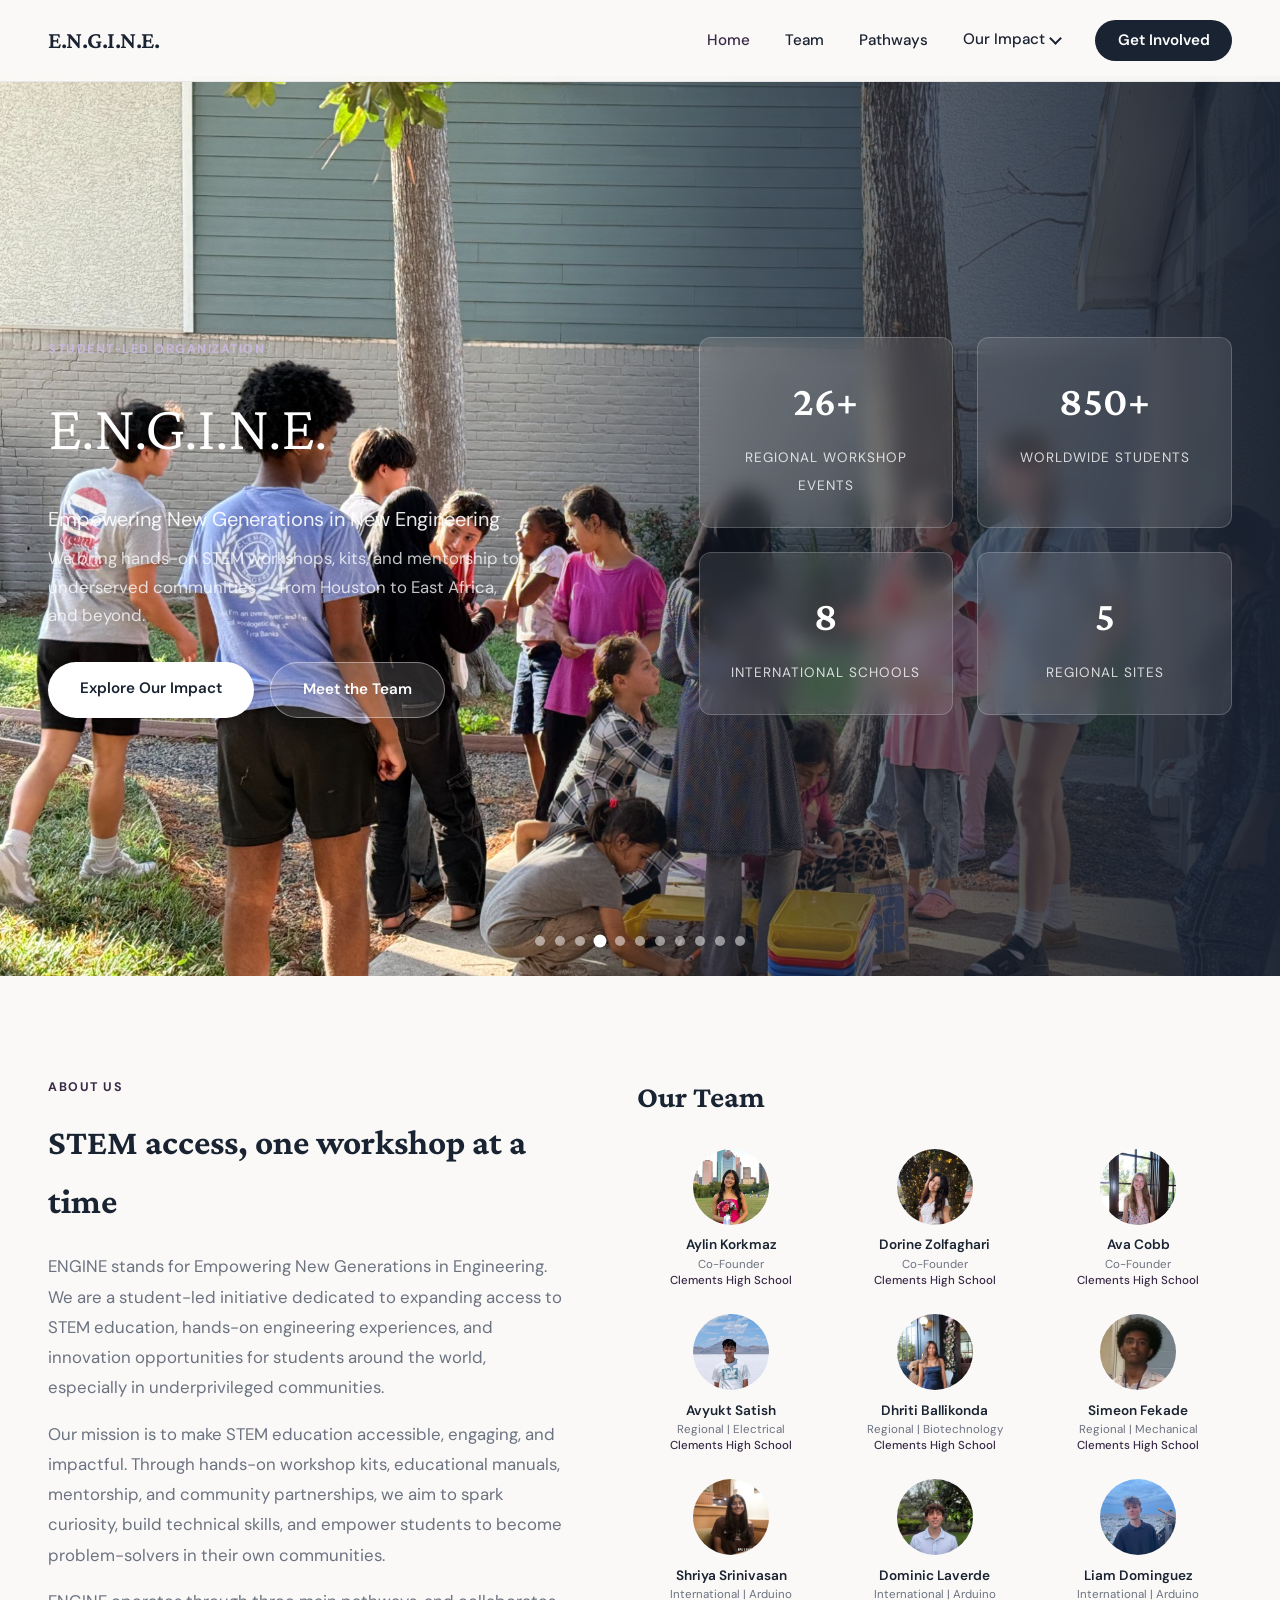
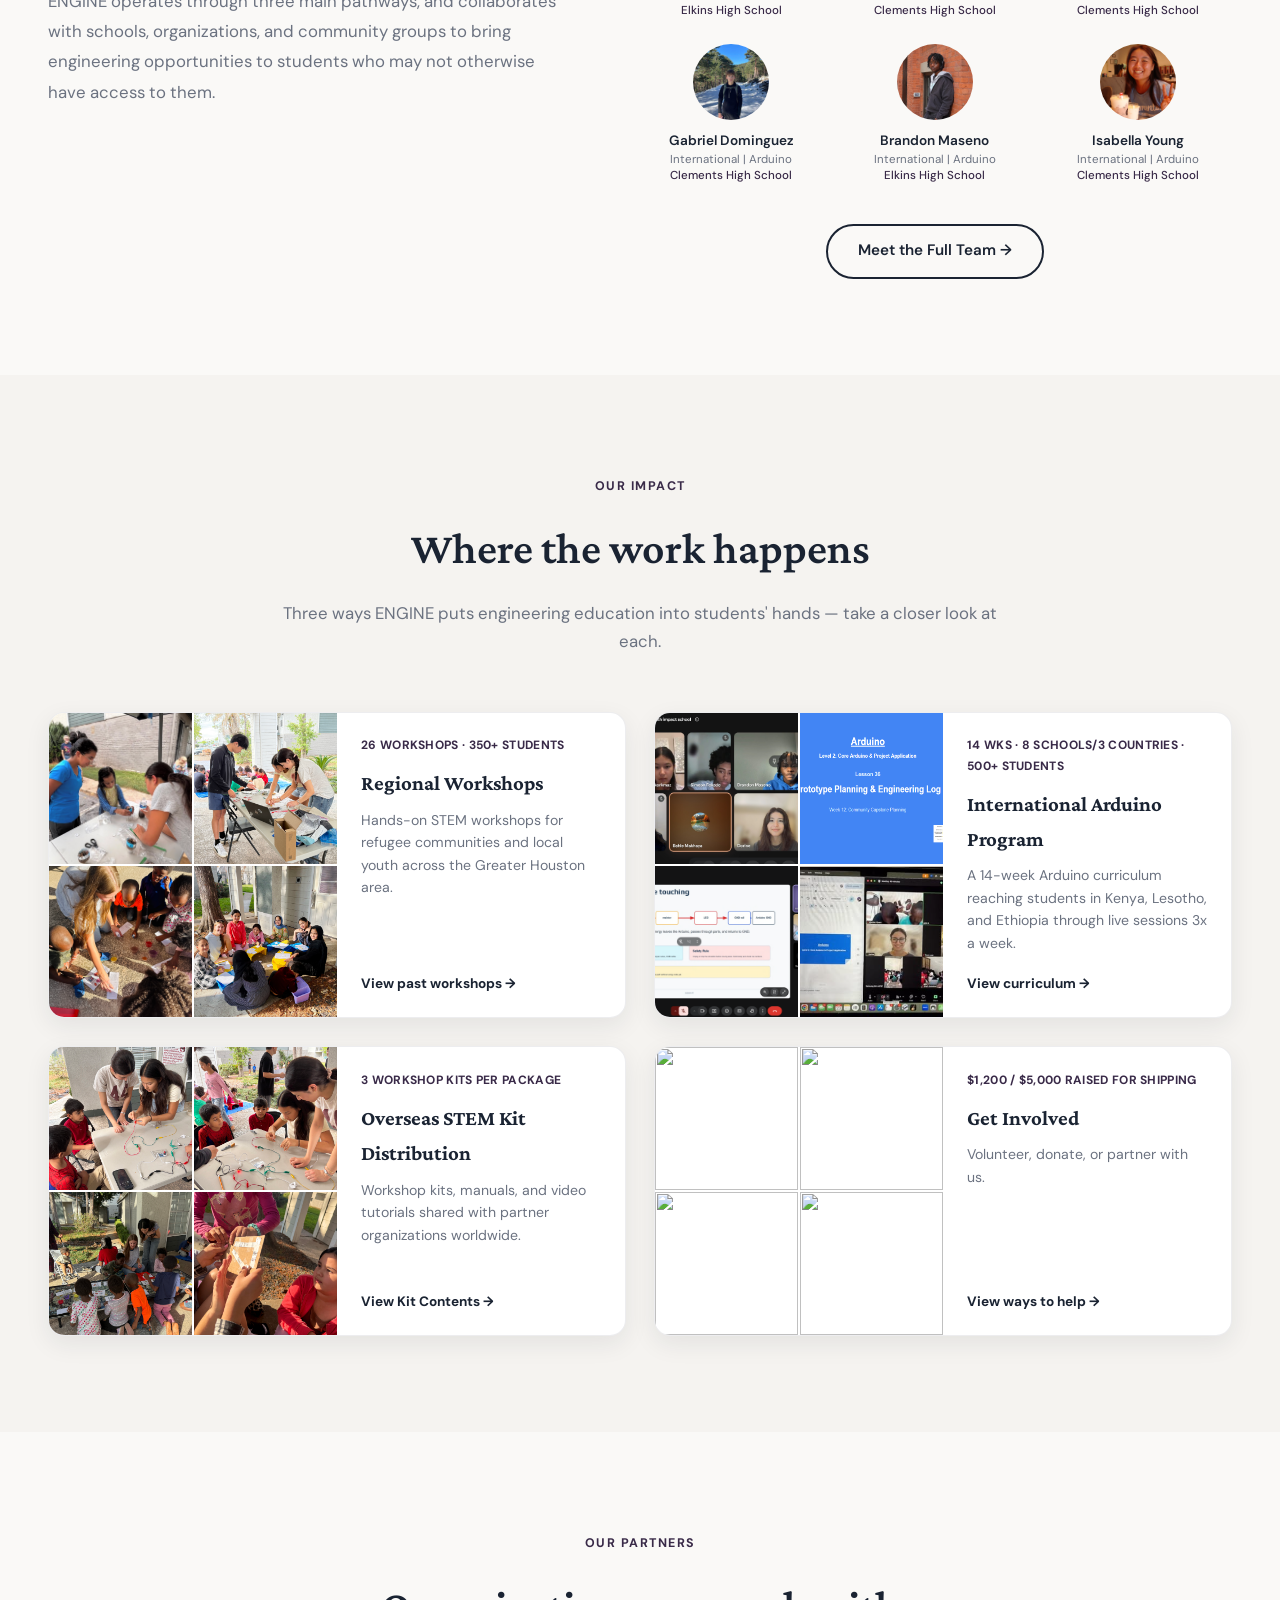
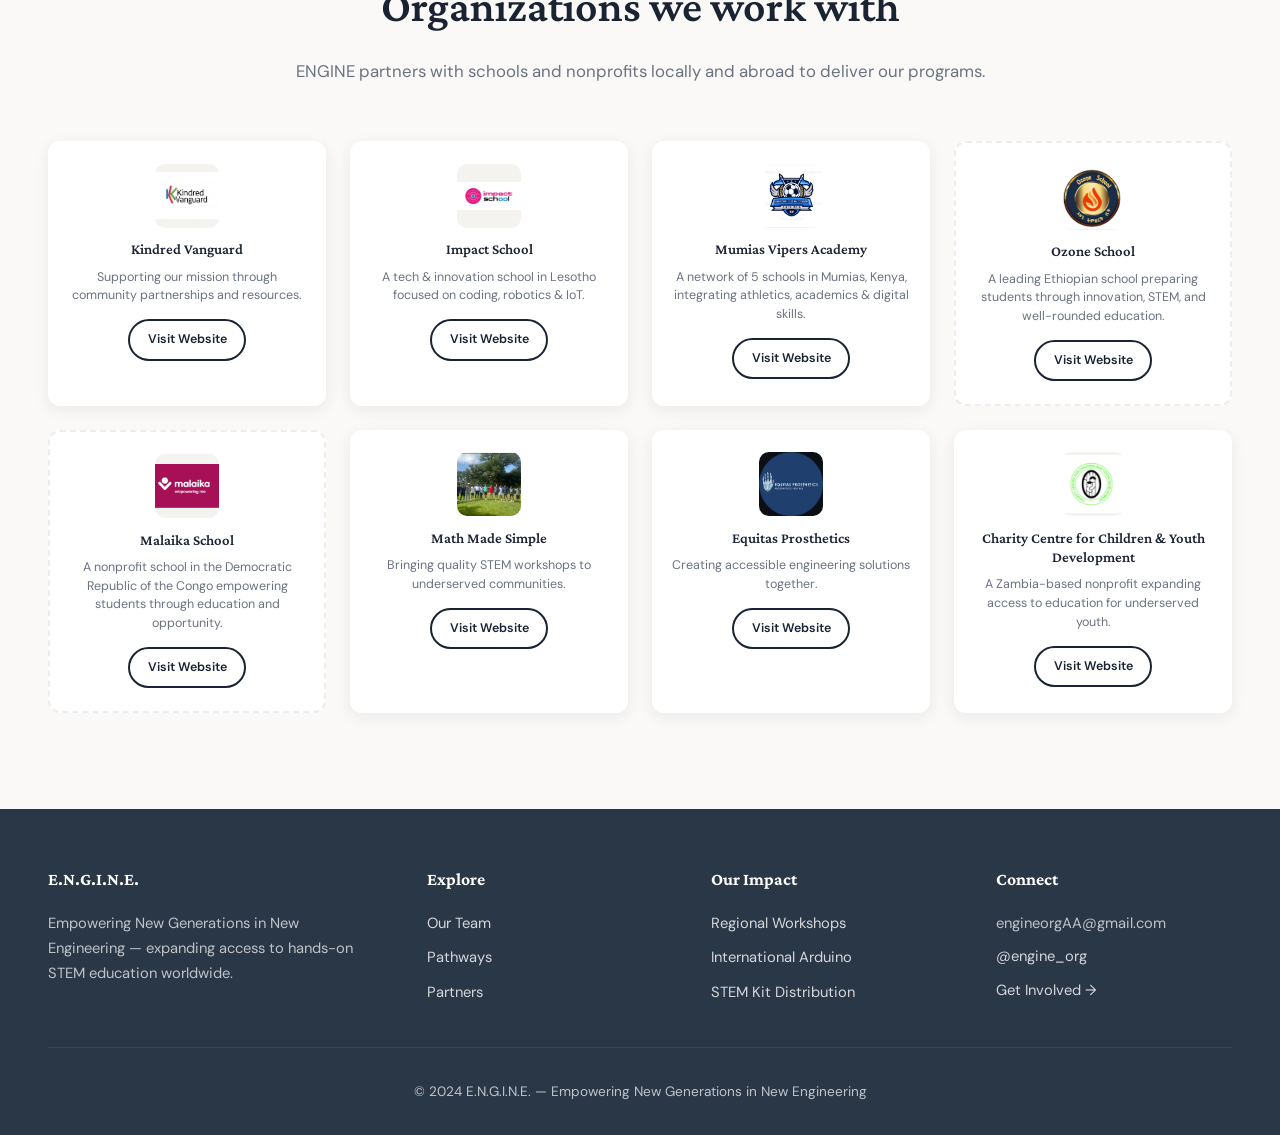
==== commit 54c77baa: "Update title and content for clarity and accuracy" ====
--- a/index.html
+++ b/index.html
@@ -3,7 +3,7 @@
 <head>
     <meta charset="UTF-8">
     <meta name="viewport" content="width=device-width, initial-scale=1.0">
-    <title>E.N.G.I.N.E. — Empowering New Generations in New Engineering</title>
+    <title>ENGINE, Empowering New Generations in New Engineering</title>
     <link rel="icon" type="image/png" href="documents/favicon.png">
     <link href="https://fonts.googleapis.com/css2?family=Crimson+Pro:wght@300;400;600&family=DM+Sans:wght@400;500;700&display=swap" rel="stylesheet">
     <link rel="stylesheet" href="styles.css">
@@ -51,10 +51,10 @@
         <div class="slideshow-nav" id="slideshowNav"></div>
         <div class="hero-content">
             <div class="hero-left">
-                <span class="eyebrow">Student-Led Nonprofit</span>
+                <span class="eyebrow">Student-Led Organization</span>
                 <h1>E.N.G.I.N.E.</h1>
                 <p>Empowering New Generations in New Engineering</p>
-                <p class="hero-desc">We bring hands-on STEM workshops, kits, and mentorship to underserved communities — from Houston to Kenya, Zambia, and beyond.</p>
+                <p class="hero-desc">We bring hands-on STEM workshops, kits, and mentorship to underserved communities — from Houston to East Africa, and beyond.</p>
                 <div class="hero-buttons">
                     <a href="stats.html" class="btn btn-light">Explore Our Impact</a>
                     <a href="team.html" class="btn" style="background: rgba(255,255,255,0.15); border: 1px solid rgba(255,255,255,0.4);">Meet the Team</a>
@@ -63,7 +63,7 @@
             <div class="hero-right">
                 <div class="stat-card">
                     <span class="stat-number">26+</span>
-                    <span class="stat-label">RegionalWorkshops</span>
+                    <span class="stat-label">Regional Workshop Events </span>
                 </div>
                 <div class="stat-card">
                     <span class="stat-number">850+</span>
@@ -187,8 +187,8 @@
                 <div class="impact-preview-photos">
                     <img src="International/impact1.jpg" alt="" loading="lazy">
                     <img src="International/arduino_cover.png" alt="" loading="lazy">
-                    <img src="international/impact3.png" alt="" loading="lazy">
-                    <img src="international/mumias1.png" alt="" loading="lazy">
+                    <img src="International/impact3.png" alt="" loading="lazy">
+                    <img src="International/mumias1.png" alt="" loading="lazy">
                 </div>
                 <div class="impact-preview-body">
                     <div class="impact-preview-metric">14 Wks · 8 Schools/3 Countries · 500+ Students</div>
@@ -314,7 +314,7 @@
                 <a href="get-involved.html">Get Involved →</a>
             </div>
         </div>
-        <div class="footer-bottom">© 2026 E.N.G.I.N.E. — Empowering New Generations in New Engineering</div>
+        <div class="footer-bottom">© 2024 E.N.G.I.N.E. — Empowering New Generations in New Engineering</div>
     </footer>
 
     <script src="script.js"></script>
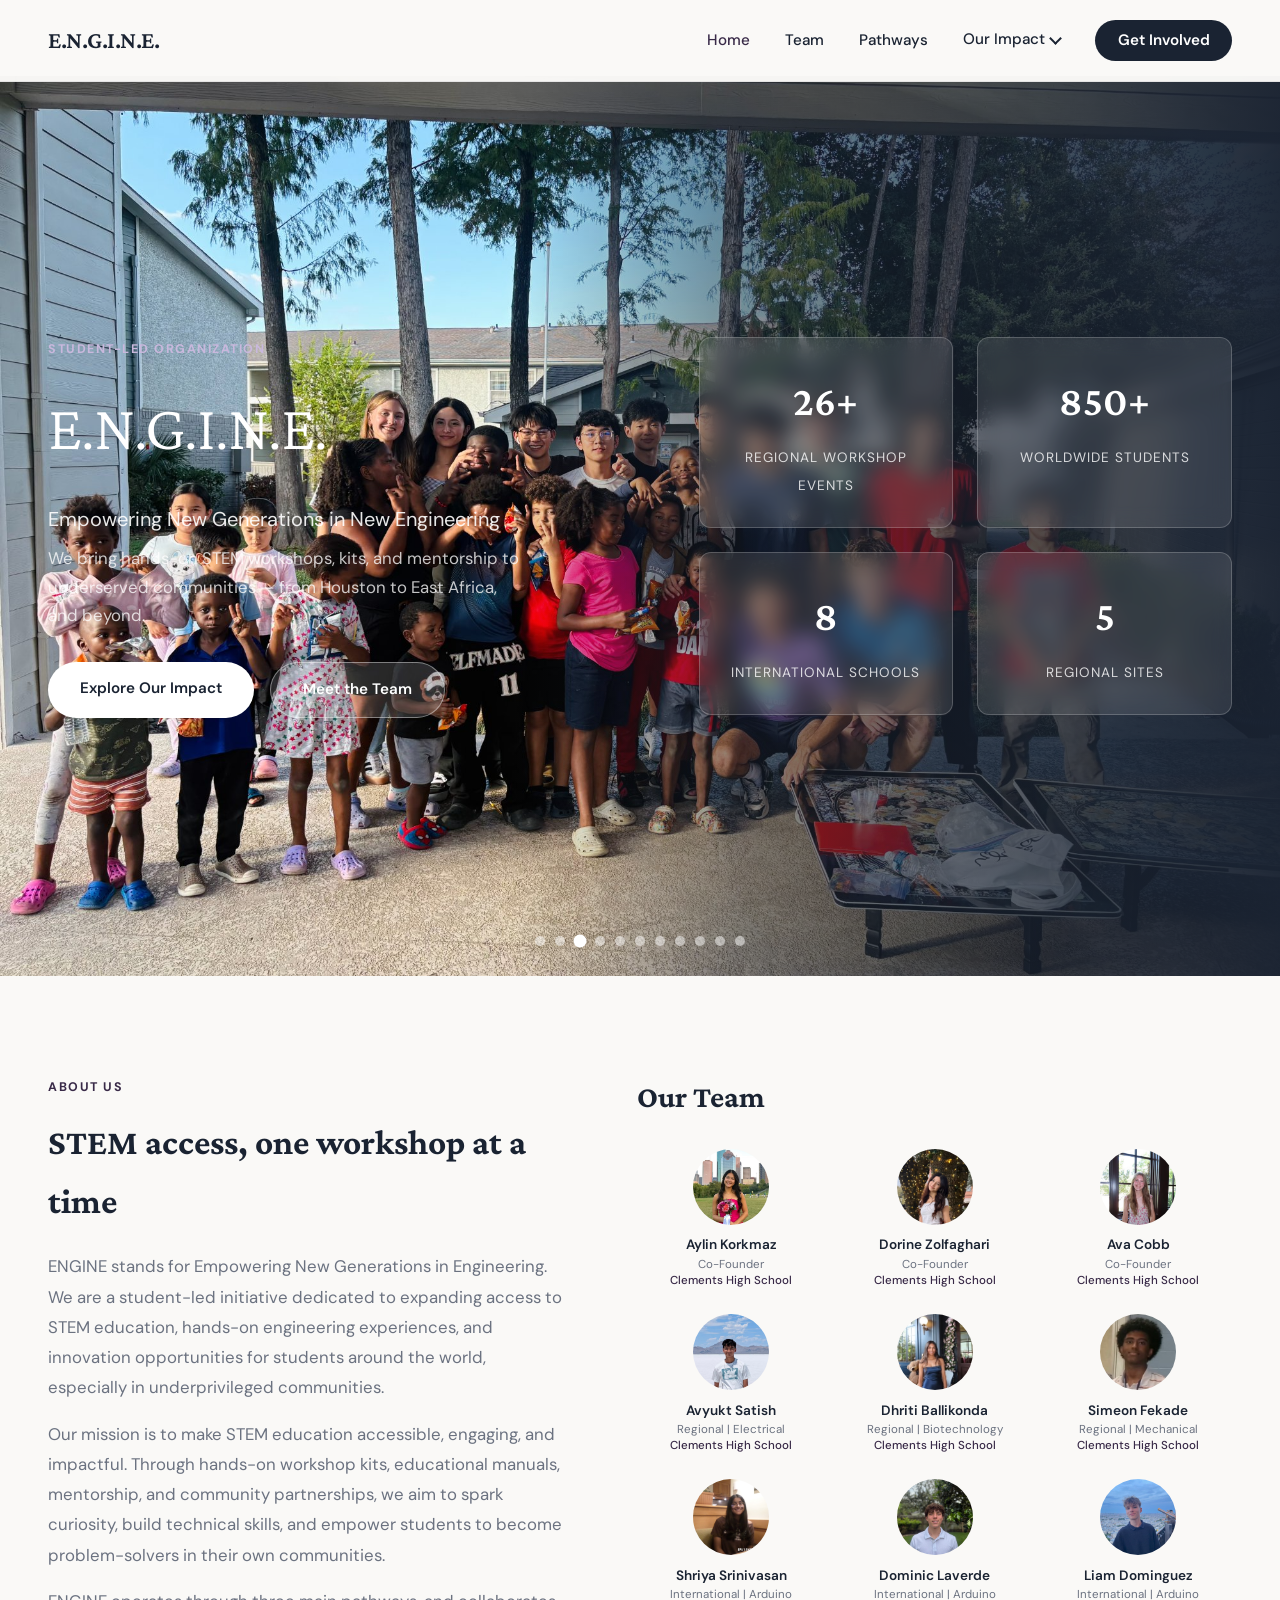
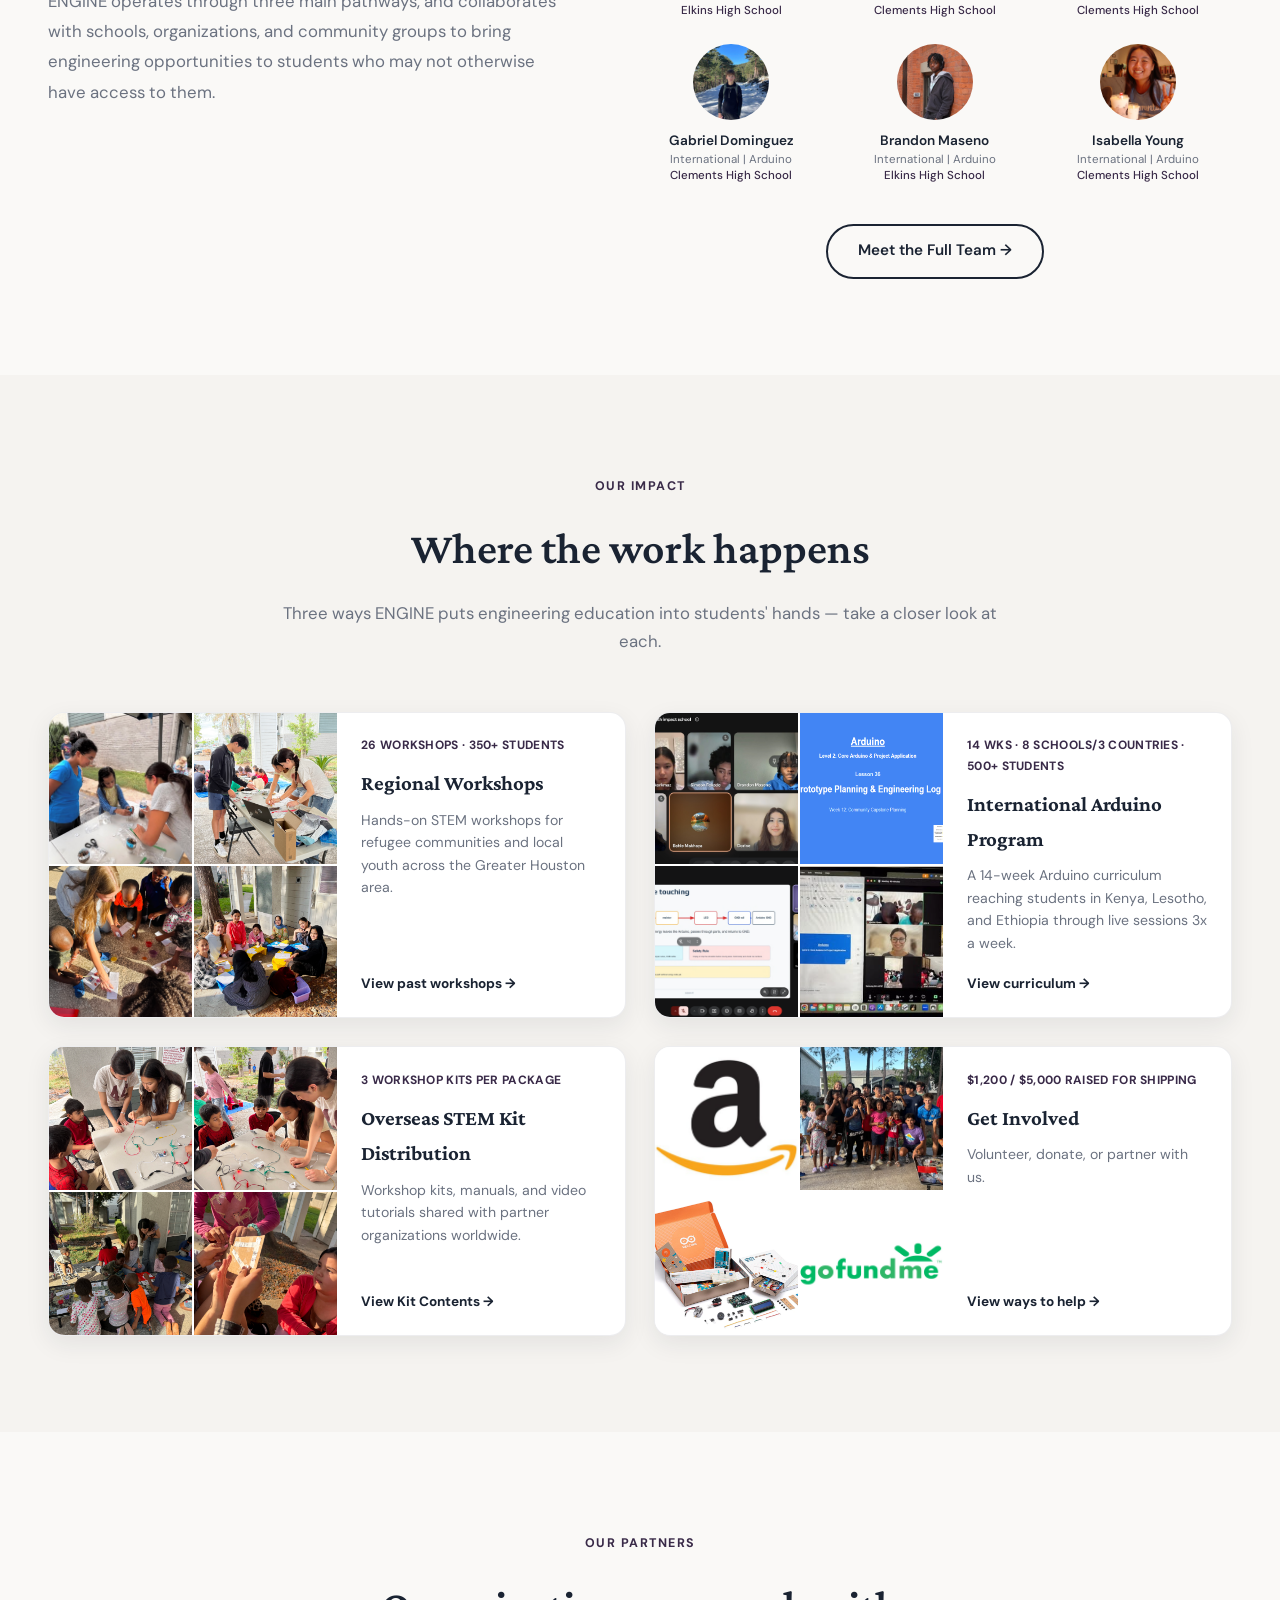
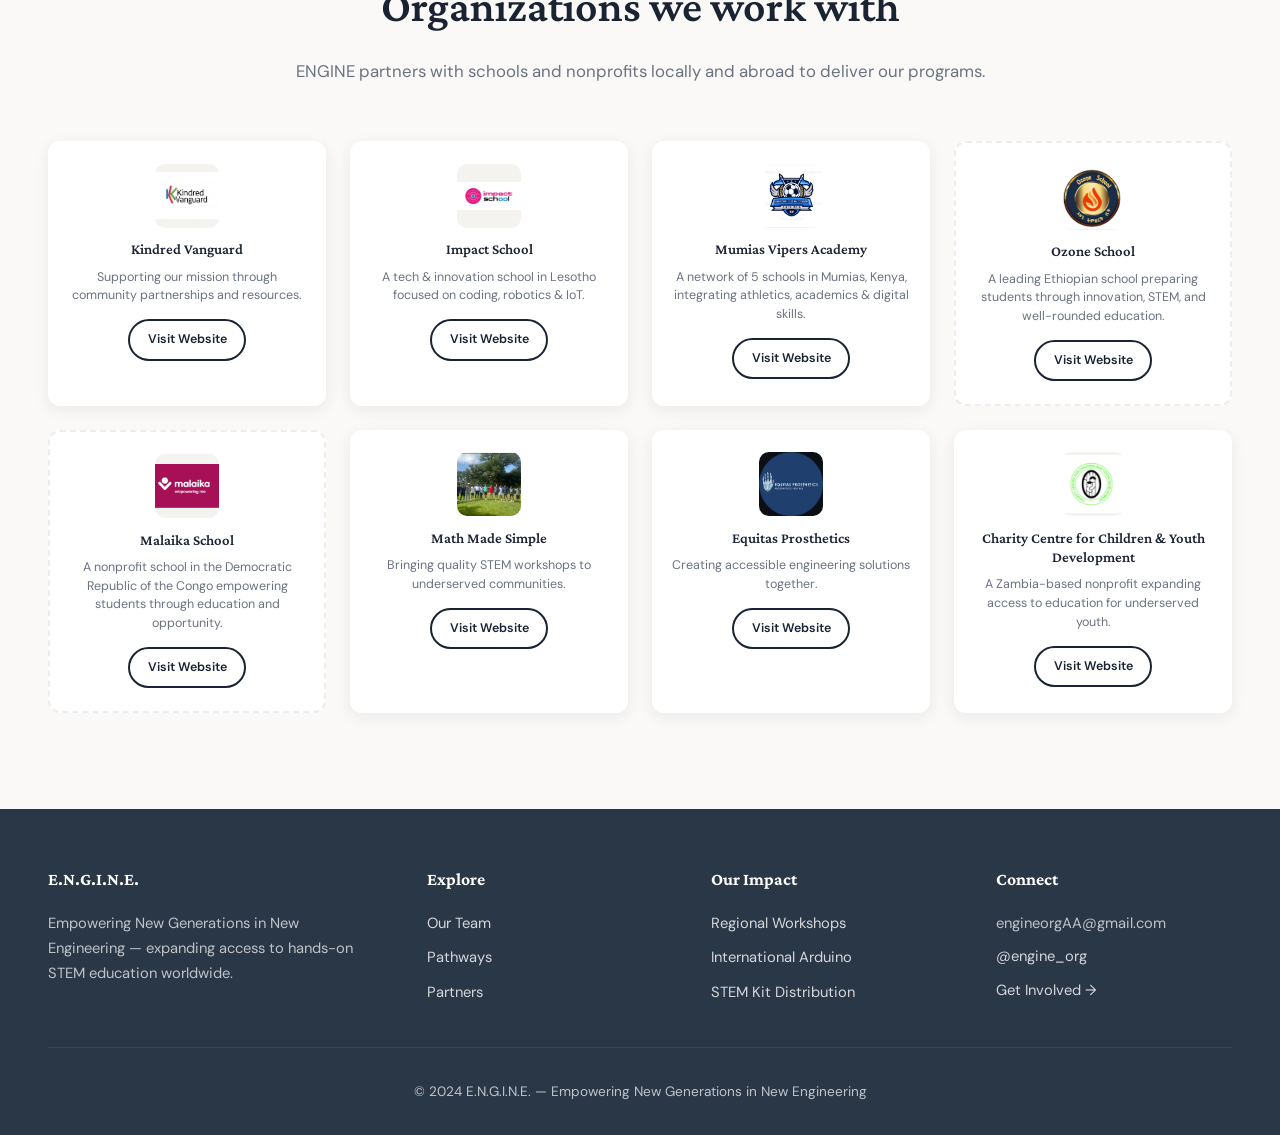
==== commit 160d622a: "Update images in get-involved section" ====
--- a/index.html
+++ b/index.html
@@ -213,10 +213,10 @@
             </a>
             <a href="get-involved.html" class="impact-preview-card involved">
                 <div class="impact-preview-photos">
-                    <img src="documents/get-involved-volunteer.jpg" alt="" loading="lazy">
-                    <img src="documents/get-involved-amazon.jpg" alt="" loading="lazy">
-                    <img src="documents/get-involved-gofundme.jpg" alt="" loading="lazy">
-                    <img src="documents/get-involved-youtube.jpg" alt="" loading="lazy">
+                    <img src="partners/amazon.png" alt="" loading="lazy">
+                    <img src="partners/volunteers.png" alt="" loading="lazy">
+                    <img src="partners/arduinobox.png" alt="" loading="lazy">
+                    <img src="partners/gofundme.png" alt="" loading="lazy">
                 </div>
                 <div class="impact-preview-body">
                     <div class="impact-preview-metric">$1,200 / $5,000 Raised for Shipping</div>
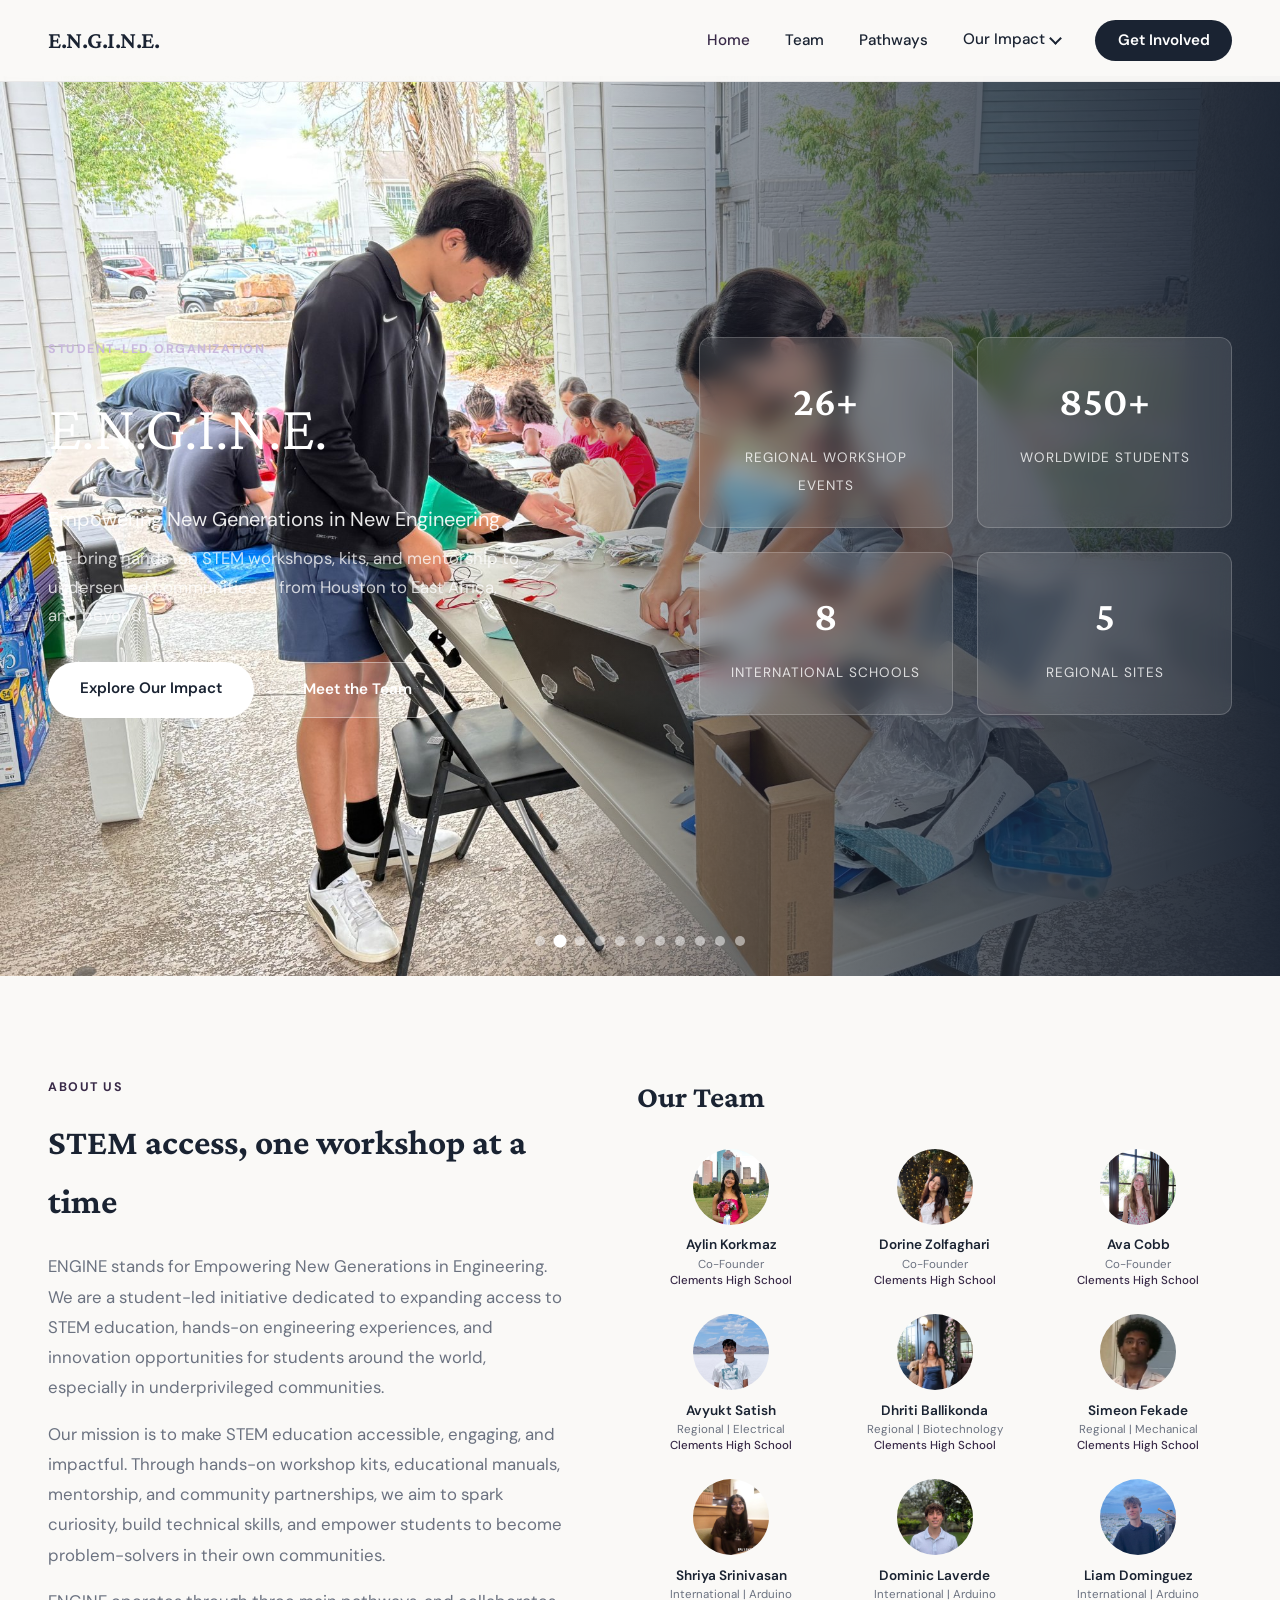
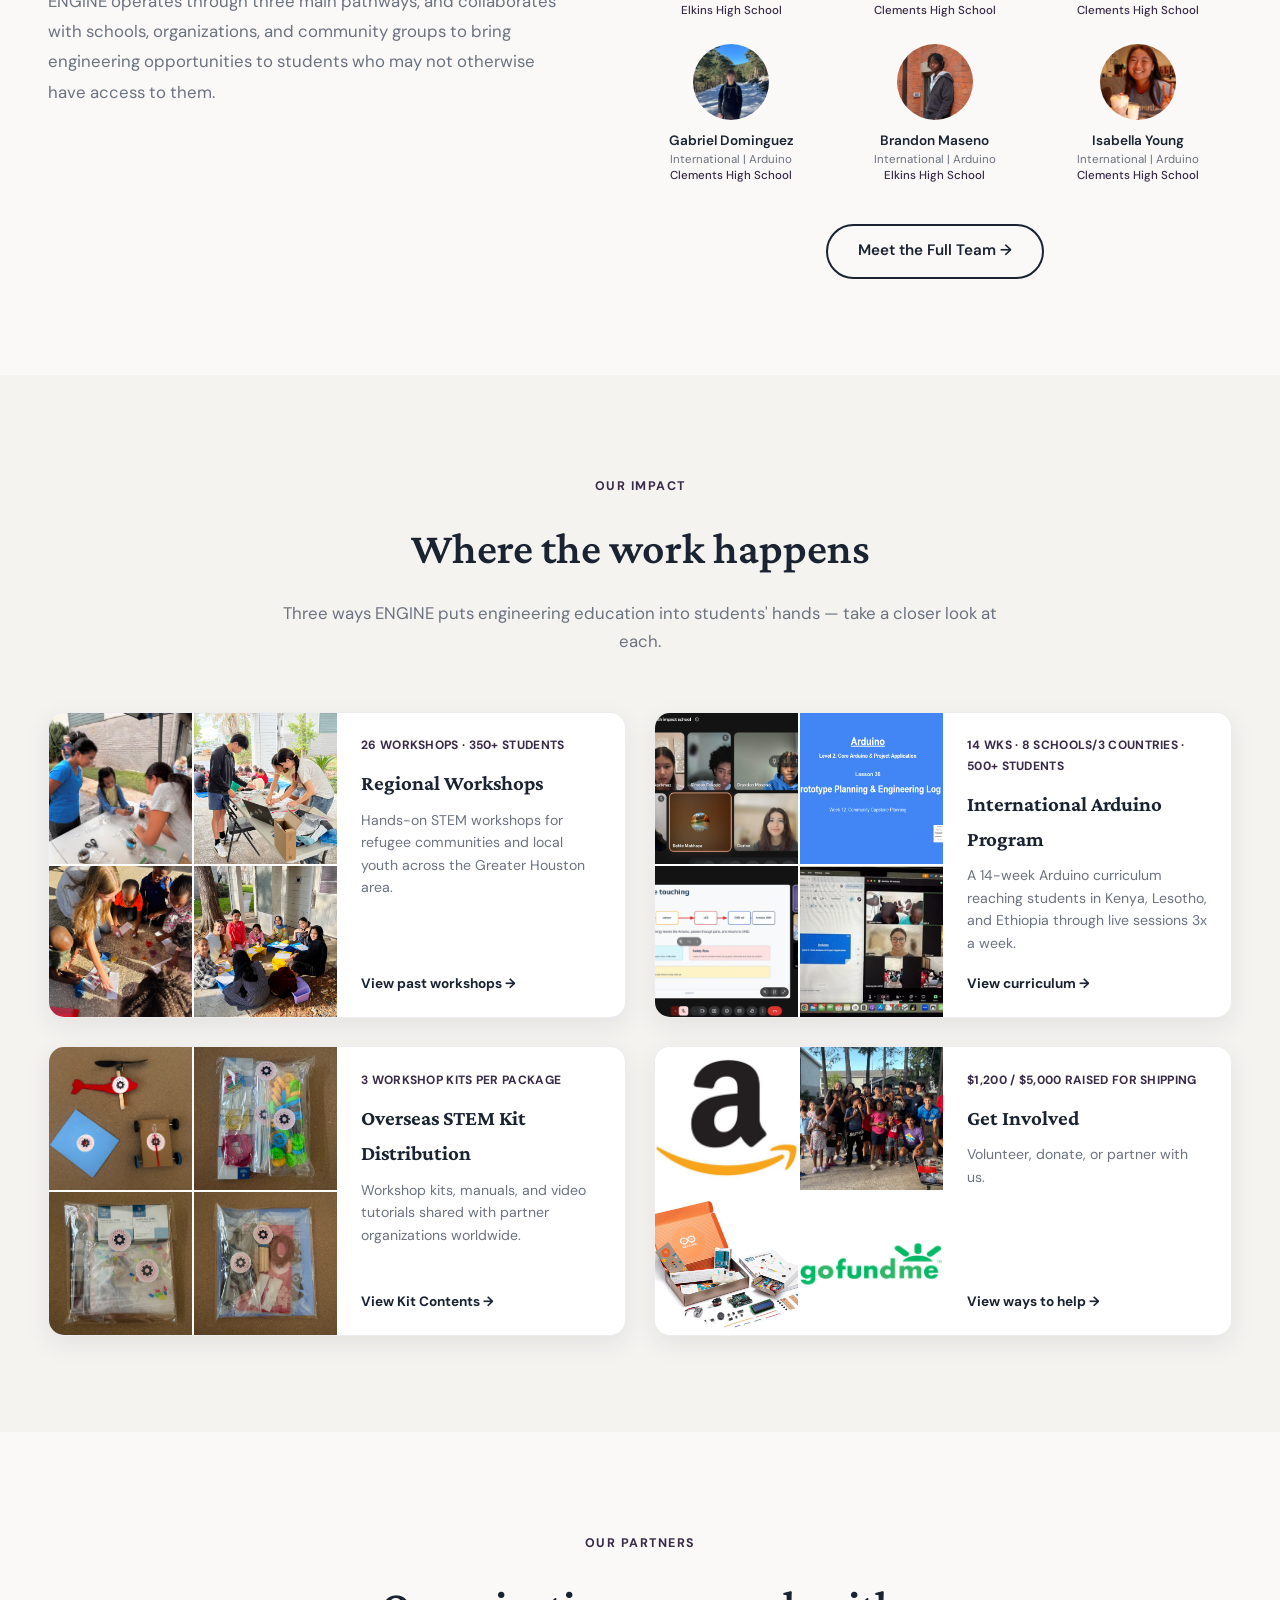
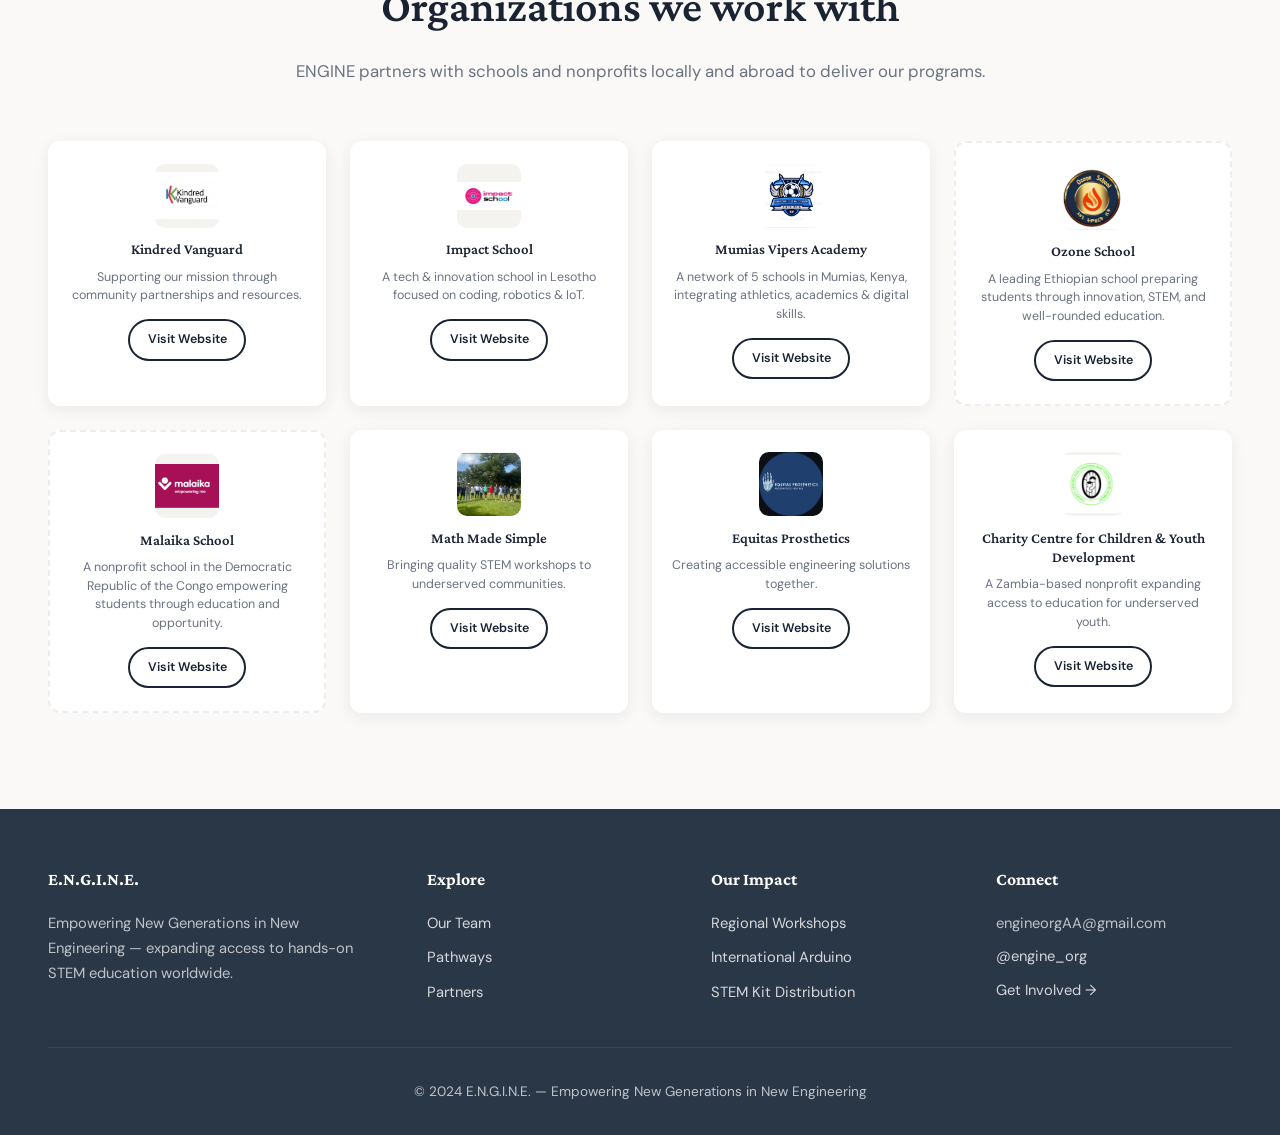
==== commit 05a44fa2: "Update image sources for workshop kits section" ====
--- a/index.html
+++ b/index.html
@@ -199,10 +199,10 @@
             </a>
             <a href="kits.html" class="impact-preview-card kits">
                 <div class="impact-preview-photos">
-                    <img src="workshop images/circuit/IMG_8783.jpeg" alt="" loading="lazy">
-                    <img src="workshop images/circuit/IMG_8784.jpeg" alt="" loading="lazy">
-                    <img src="workshop images/micropipette/IMG_6272.jpeg" alt="" loading="lazy">
-                    <img src="workshop images/holiday/IMG_4396.jpg" alt="" loading="lazy">
+                    <img src="kits/3finishedkits.png" alt="" loading="lazy">
+                    <img src="kits/carpackage.png" alt="" loading="lazy">
+                    <img src="kits/circuitpackage.png" alt="" loading="lazy">
+                    <img src="kits/helicopterpackage.png" alt="" loading="lazy">
                 </div>
                 <div class="impact-preview-body">
                     <div class="impact-preview-metric">3 Workshop Kits per Package</div>
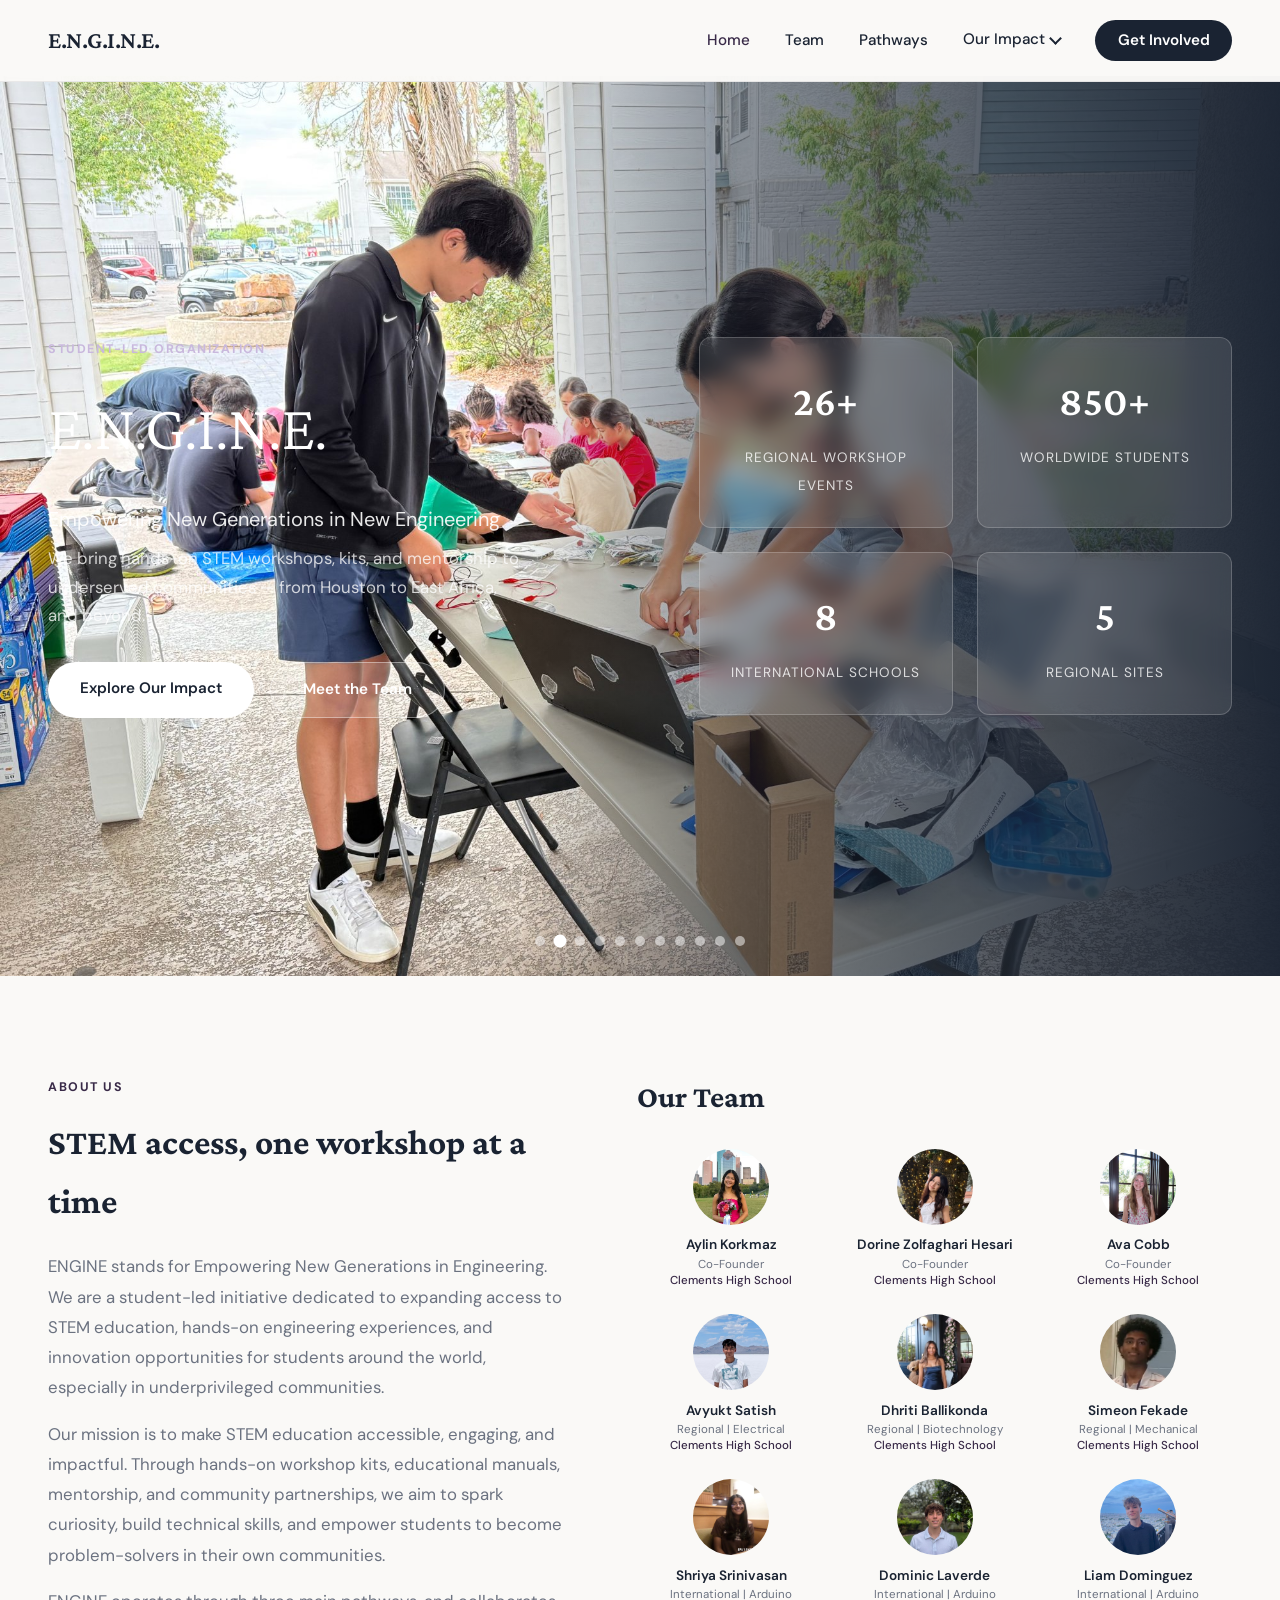
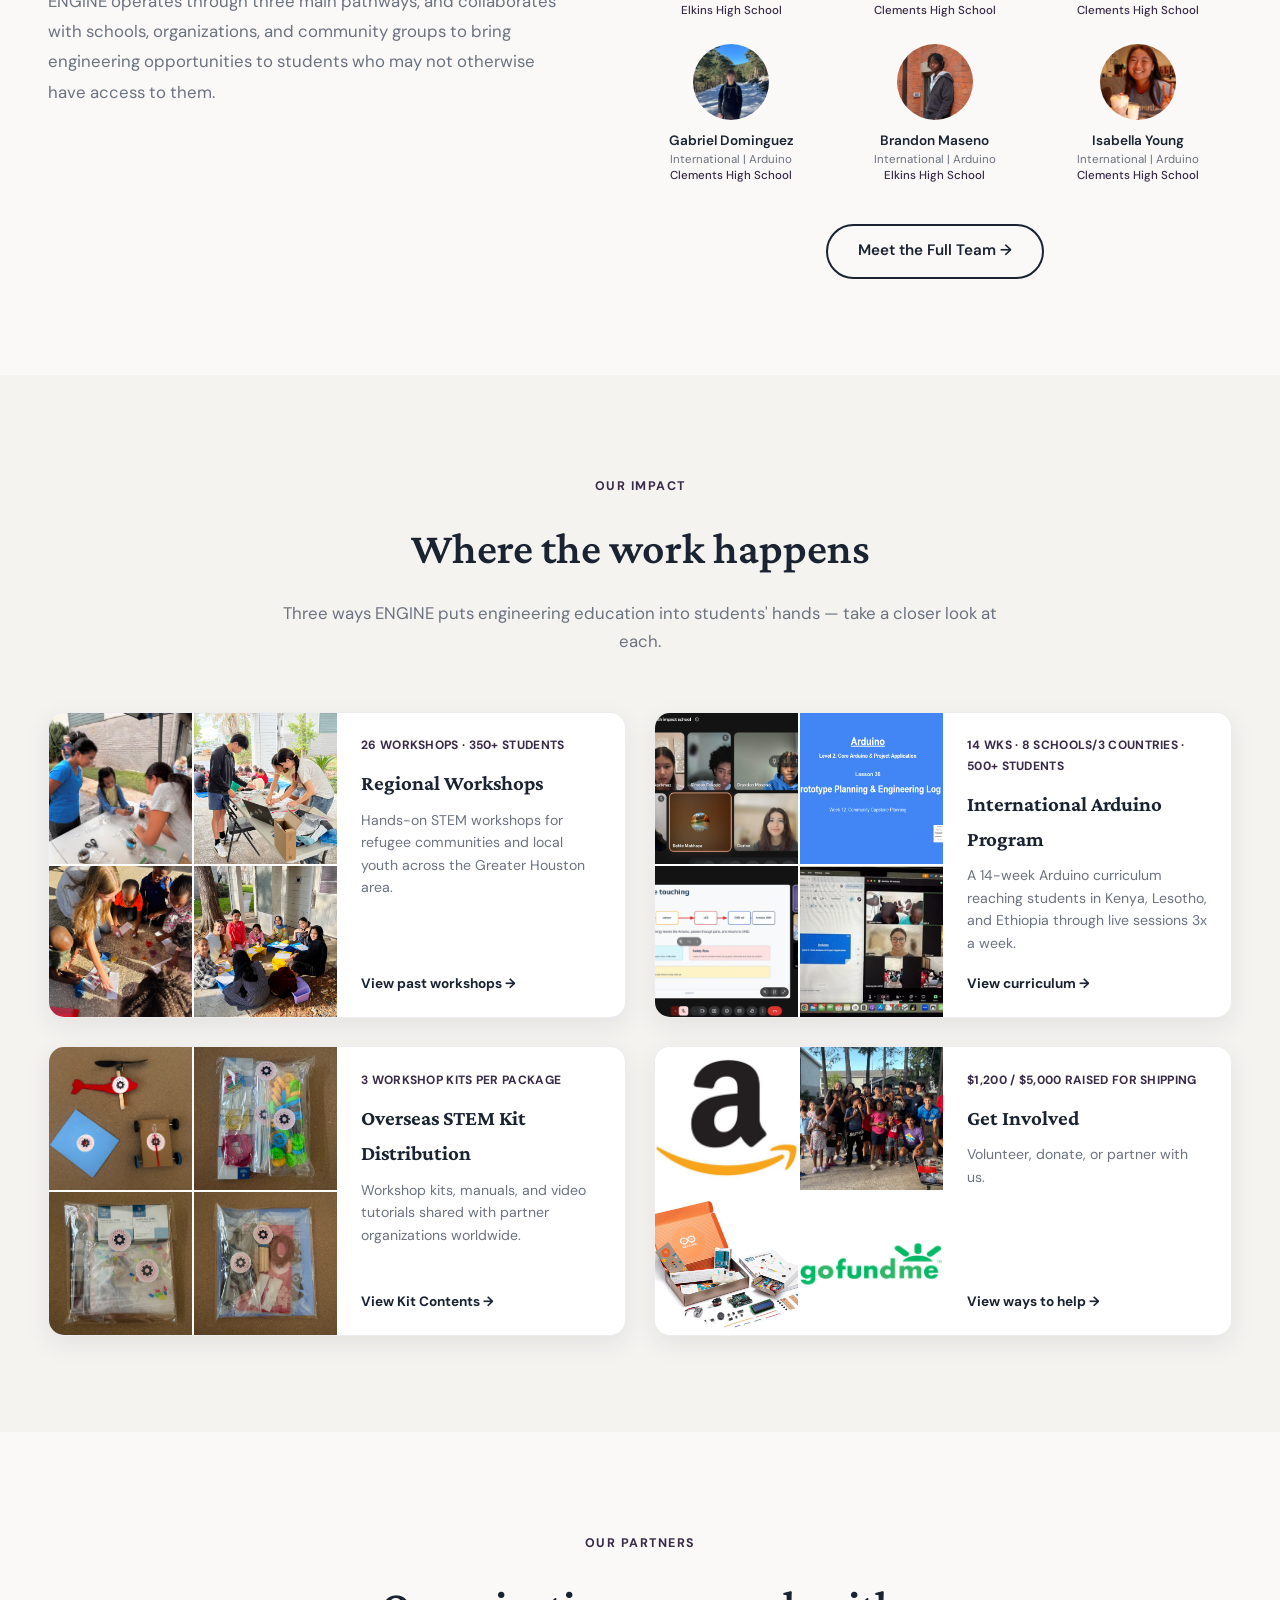
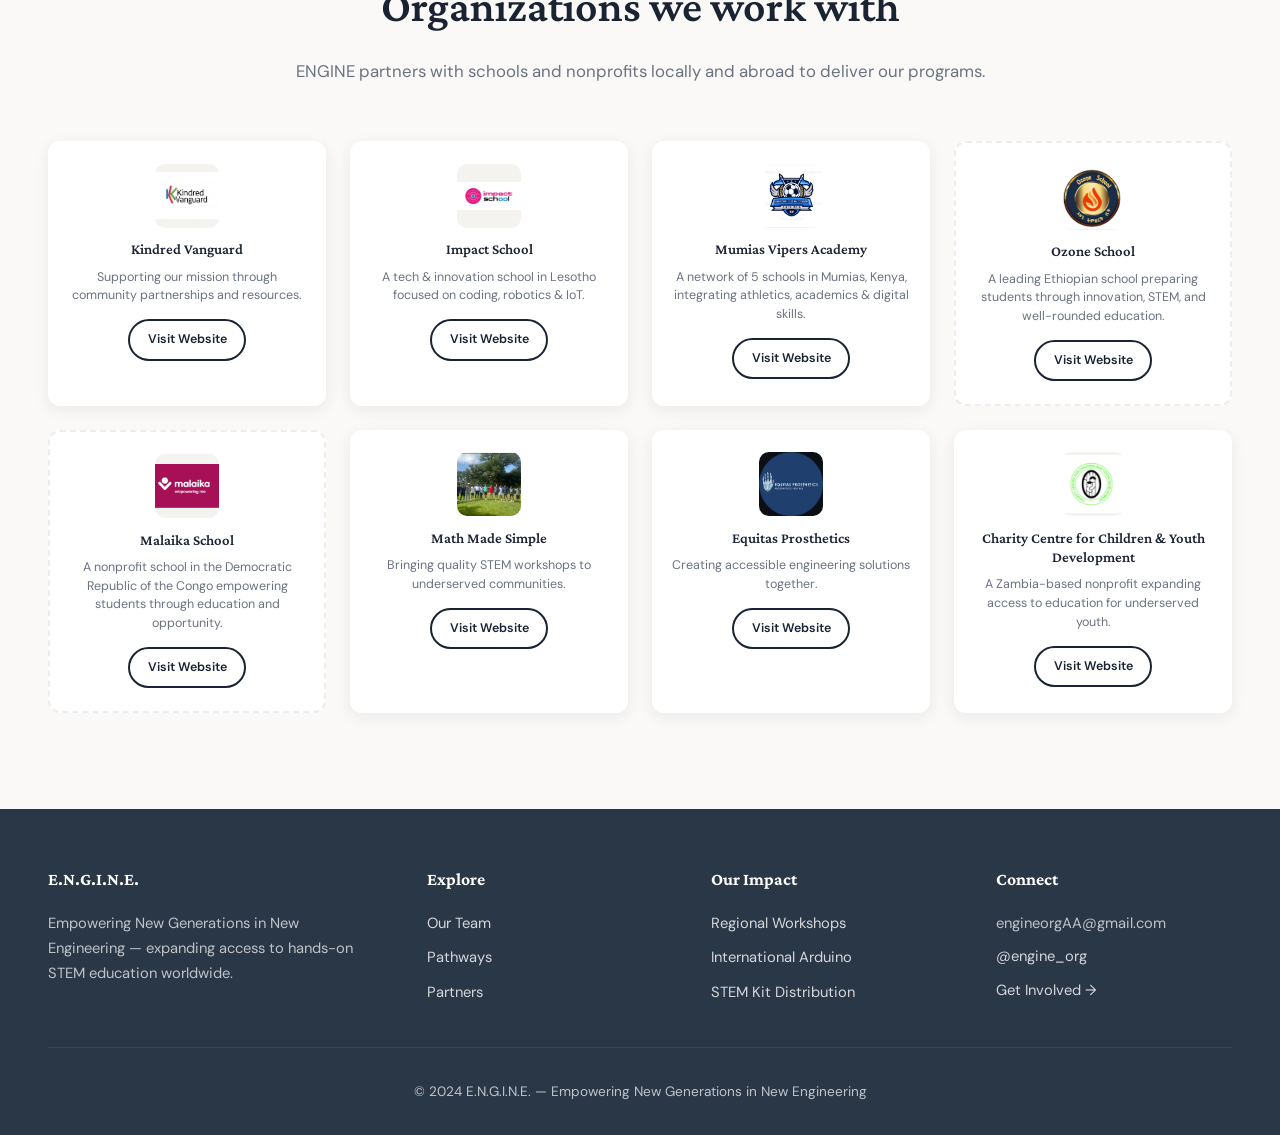
==== commit 35b8af00: "name" ====
--- a/index.html
+++ b/index.html
@@ -101,7 +101,7 @@
                 </div>
                 <div class="team-member">
                     <div class="team-photo" style="background-image: url('pfp/dorine.jpeg');"></div>
-                    <div class="team-name">Dorine Zolfaghari</div>
+                    <div class="team-name">Dorine Zolfaghari Hesari</div>
                     <div class="team-role">Co-Founder<span class="school">Clements High School</span></div>
                 </div>
                 <div class="team-member">
--- a/styles.css
+++ b/styles.css
@@ -1470,43 +1470,40 @@
 }
 
 .shipment-card {
+    display: flex;
+    flex-direction: column;
+    overflow: hidden;
     background: white;
     border-radius: 14px;
-    overflow: hidden;
-    box-shadow: 0 6px 20px rgba(26,35,50,0.07);
-    border: 1px solid var(--border-light);
 }
 
 .shipment-photo-grid {
     display: grid;
     grid-template-columns: repeat(2, 1fr);
-    gap: 2px;
-    height: 140px;
 }
 
 .shipment-photo-grid img {
     width: 100%;
-    height: 100%;
+    aspect-ratio: 1 / 1;
     object-fit: cover;
+    display: block;
 }
 
 .shipment-info {
-    padding: 1.3rem 1.4rem 1.5rem;
+    display: block;
+    padding: 24px;
+    background: white;
+    position: static;
+    z-index: 2;
 }
 
 .shipment-info h4 {
-    font-family: 'Crimson Pro', serif;
-    font-size: 1.1rem;
-    color: var(--navy);
-    margin-bottom: 0.3rem;
+    margin: 0 0 10px;
 }
 
 .shipment-location {
-    font-size: 0.82rem;
-    color: var(--text-muted);
-    margin-bottom: 0.9rem;
-}
-
+    margin-bottom: 16px;
+}
 .shipment-video-link {
     display: inline-flex;
     align-items: center;
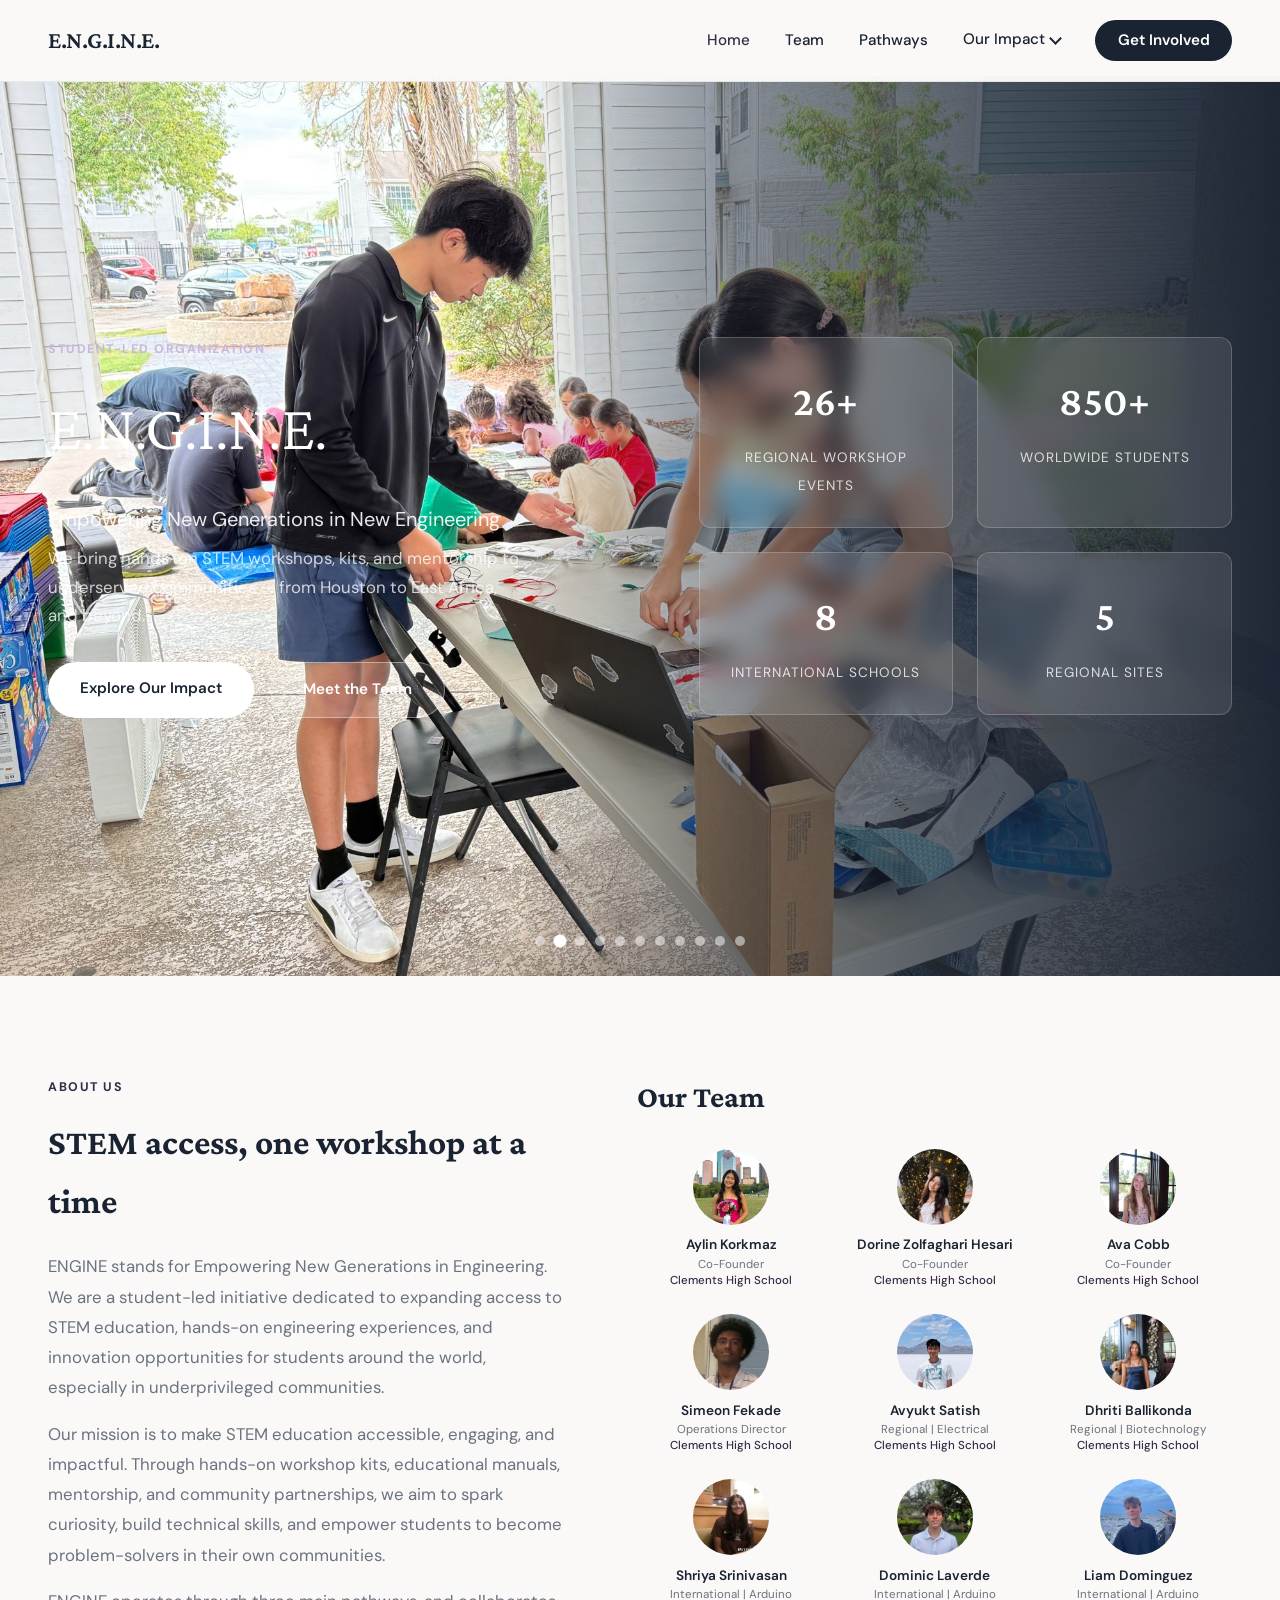
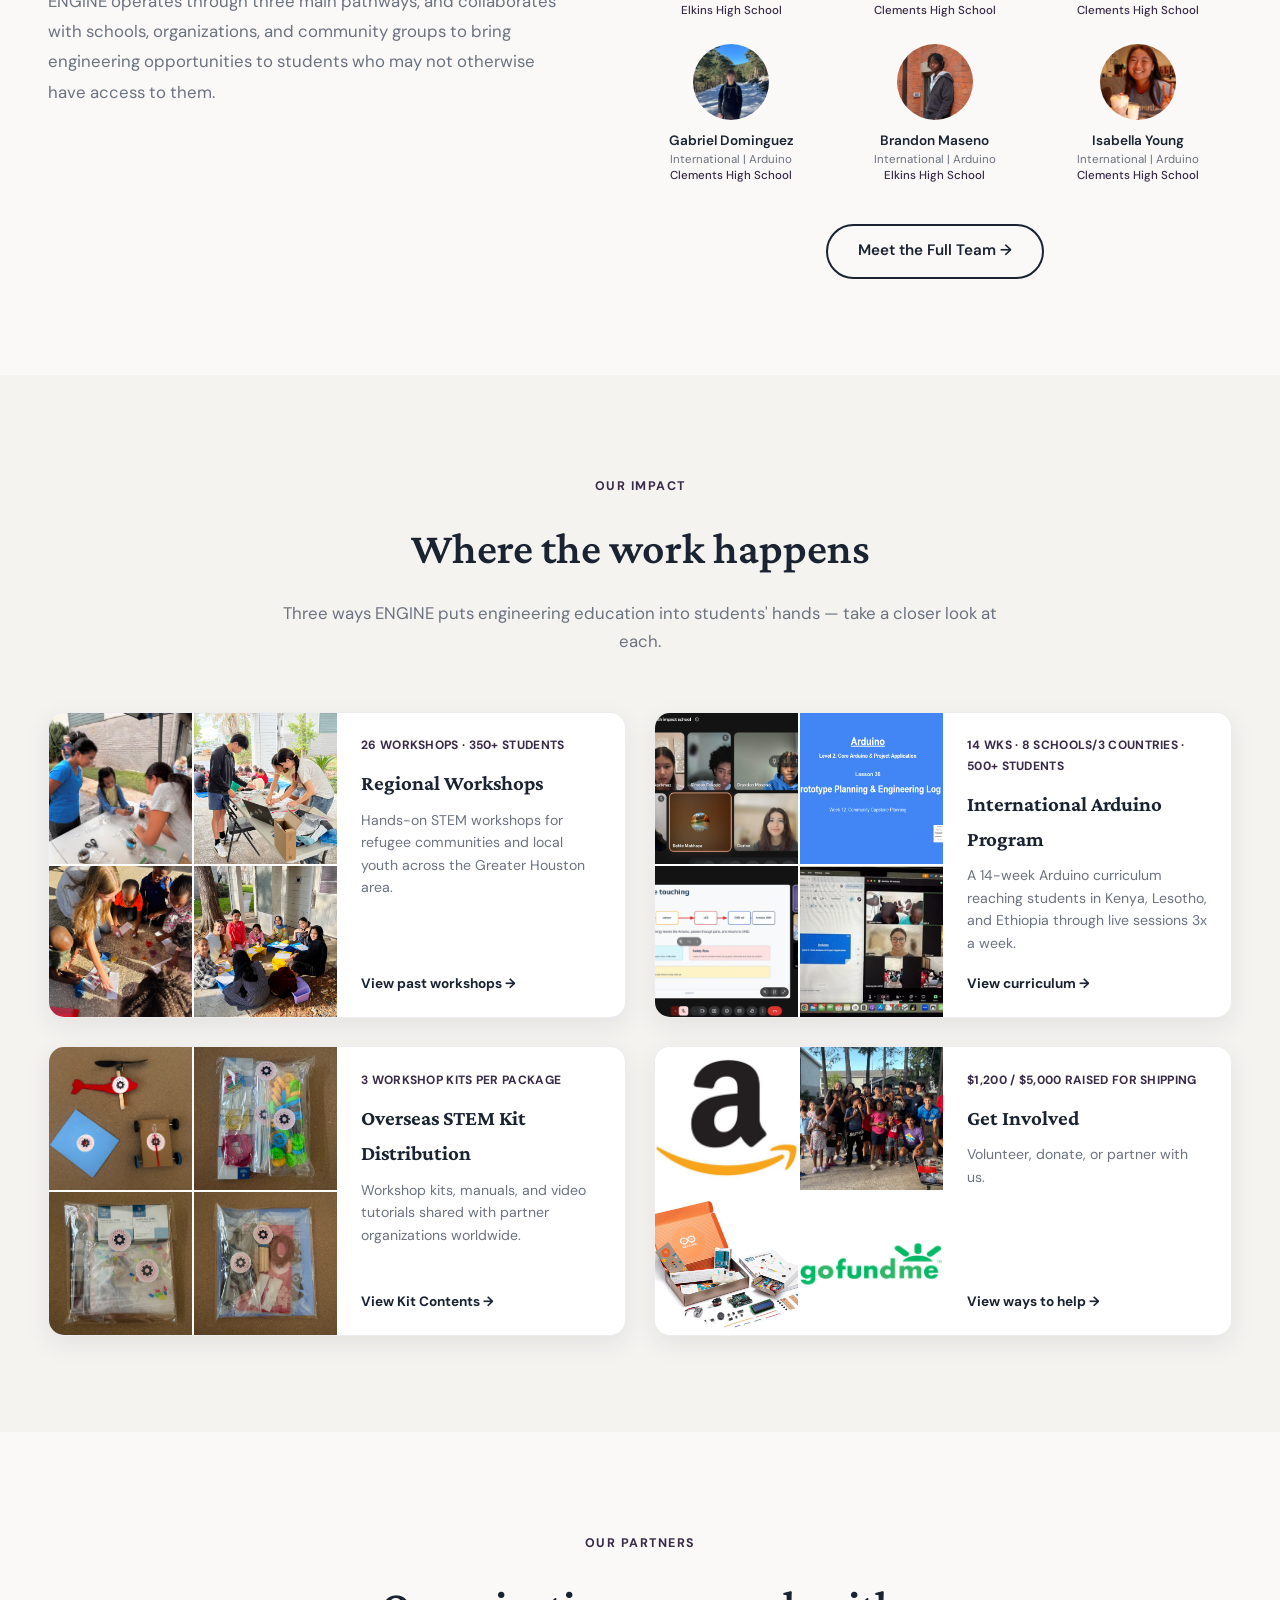
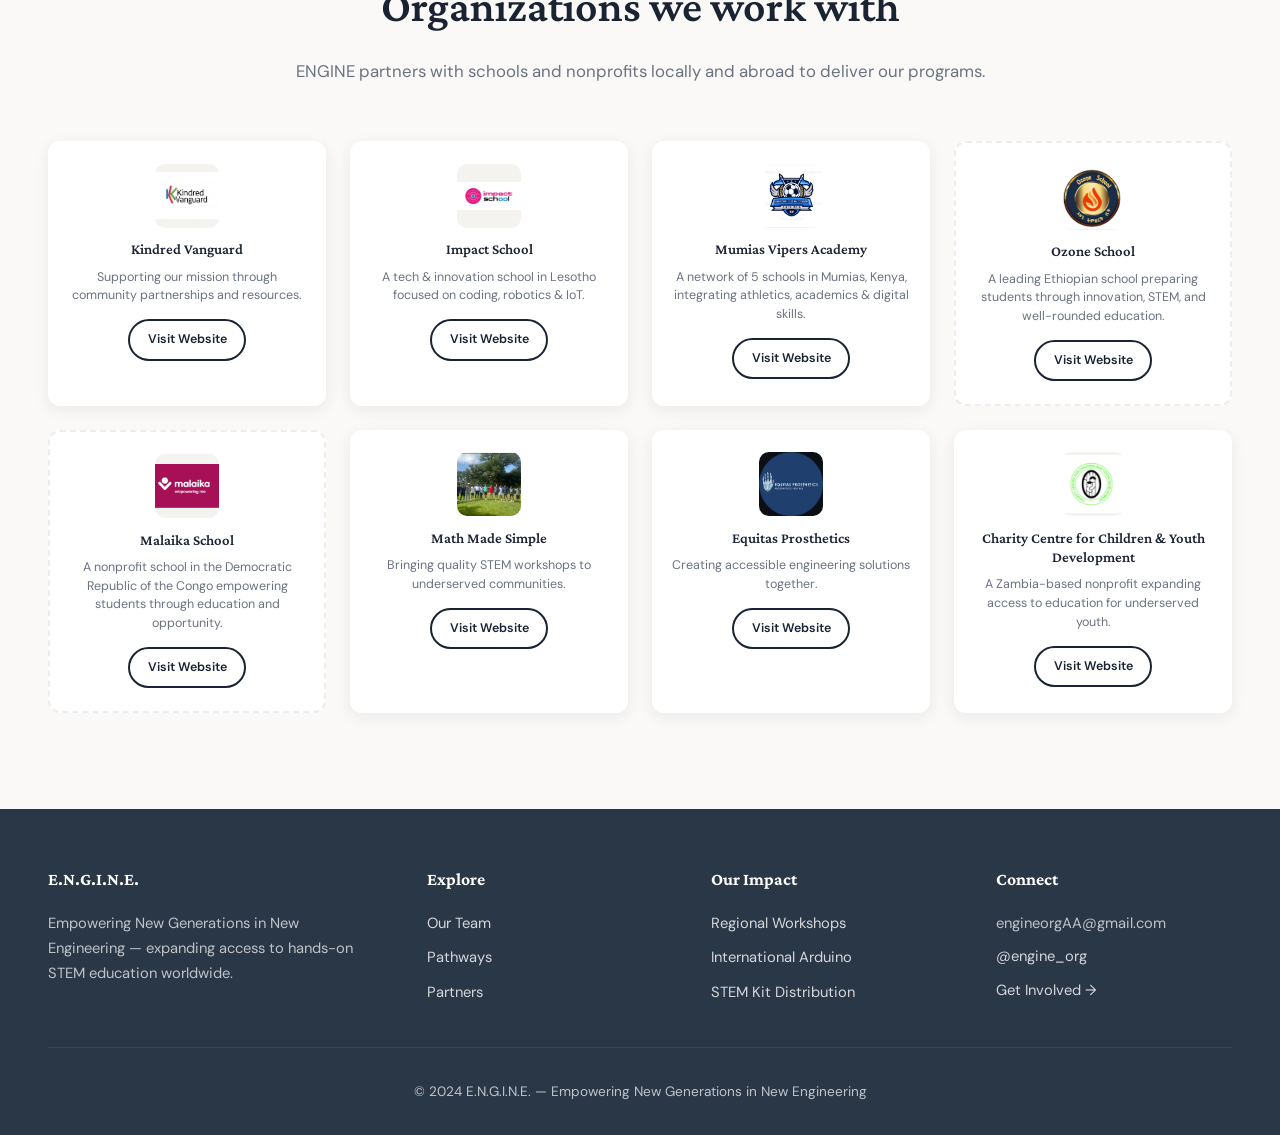
==== commit 013e6970: "Update team member details in index.html" ====
--- a/index.html
+++ b/index.html
@@ -108,6 +108,11 @@
                     <div class="team-photo" style="background-image: url('pfp/ava.jpeg');"></div>
                     <div class="team-name">Ava Cobb</div>
                     <div class="team-role">Co-Founder<span class="school">Clements High School</span></div>
+                </div>        
+                <div class="team-member">
+                    <div class="team-photo" style="background-image: url('pfp/simeon.jpeg');"></div>
+                    <div class="team-name">Simeon Fekade</div>
+                    <div class="team-role">Operations Director<span class="school">Clements High School</span></div>
                 </div>
                 <div class="team-member">
                     <div class="team-photo" style="background-image: url('pfp/avyukt.jpeg');"></div>
@@ -119,11 +124,7 @@
                     <div class="team-name">Dhriti Ballikonda</div>
                     <div class="team-role">Regional | Biotechnology<span class="school">Clements High School</span></div>
                 </div>
-                <div class="team-member">
-                    <div class="team-photo" style="background-image: url('pfp/simeon.jpeg');"></div>
-                    <div class="team-name">Simeon Fekade</div>
-                    <div class="team-role">Regional | Mechanical<span class="school">Clements High School</span></div>
-                </div>
+        
                 <div class="team-member">
                     <div class="team-photo" style="background-image: url('pfp/shriya.JPG');"></div>
                     <div class="team-name">Shriya Srinivasan</div>
--- a/styles.css
+++ b/styles.css
@@ -1,7 +1,3 @@
-/* ============================================
-   ENGINE — Shared Styles
-   ============================================ */
-
 :root {
     --navy: #1a2332;
     --navy-light: #2a3747;
@@ -613,6 +609,24 @@
     margin: 0 auto 0.7rem;
 }
 
+/* NEW: initials placeholder — shown until a real photo is added */
+.team-photo.placeholder {
+    display: flex;
+    align-items: center;
+    justify-content: center;
+    background: linear-gradient(135deg, var(--navy-light), var(--biotech-purple));
+    color: rgba(255, 255, 255, 0.9);
+    font-family: 'Crimson Pro', serif;
+    font-weight: 600;
+    font-size: 1.5rem;
+    letter-spacing: 1px;
+}
+
+.team-grid-lg .team-photo.placeholder,
+.team-row .team-photo.placeholder {
+    font-size: 1.9rem;
+}
+
 .team-name {
     font-size: 0.85rem;
     font-weight: 600;
@@ -688,14 +702,52 @@
     border-bottom: 2px solid var(--border-light);
 }
 
+/* NEW: country label next to the school name */
+.team-category-place {
+    font-family: 'DM Sans', sans-serif;
+    font-size: 0.78rem;
+    font-weight: 700;
+    letter-spacing: 1.2px;
+    text-transform: uppercase;
+    color: var(--biotech-purple);
+    margin-left: 0.8rem;
+    vertical-align: middle;
+}
+
 .team-grid-lg {
     display: grid;
     grid-template-columns: repeat(4, 1fr);
     gap: 2rem;
 }
 
+/* NEW: centered row — works for groups of 2, 3, or 9 (wraps 3 per row) */
+.team-row {
+    display: flex;
+    flex-wrap: wrap;
+    justify-content: center;
+    gap: 2rem;
+    max-width: 640px;
+    margin: 0 auto;
+}
+
+.team-row .team-member {
+    width: 180px;
+}
+
+.team-row .team-photo {
+    width: 100px;
+    height: 100px;
+}
+
+.team-row .team-name { font-size: 0.95rem; }
+.team-row .team-role { font-size: 0.8rem; }
+
 .founder-detail-grid {
     grid-template-columns: repeat(3, 1fr);
+}
+
+.founder-detail-grid .int-team-card {
+    max-width: none;
 }
 
 .team-grid-lg .team-photo {
@@ -1942,6 +1994,7 @@
 
 @media (max-width: 1080px) {
     .team-grid-lg { grid-template-columns: repeat(3, 1fr); }
+    .founder-detail-grid { grid-template-columns: repeat(3, 1fr); }
     .partners-grid { grid-template-columns: repeat(2, 1fr); }
     .partner-schools-grid { grid-template-columns: repeat(3, 1fr); }
 }
@@ -2007,6 +2060,9 @@
     .founders-names-row { gap: 1.5rem; }
     .team-grid { grid-template-columns: repeat(3, 1fr); }
     .team-grid-lg { grid-template-columns: repeat(2, 1fr); }
+    .team-row { gap: 1.5rem; }
+    .team-row .team-member { width: 140px; }
+    .team-category-place { display: block; margin-left: 0; margin-top: 0.3rem; }
     .pathways-container { grid-template-columns: 1fr; }
     .impact-preview-grid { grid-template-columns: 1fr; }
     .partners-grid { grid-template-columns: repeat(2, 1fr); }
@@ -2024,4 +2080,5 @@
     .partners-grid { grid-template-columns: 1fr; }
     .partner-schools-grid { grid-template-columns: 1fr; }
     .founder-detail-grid { grid-template-columns: 1fr; }
-}
+    .team-row .team-member { width: 130px; }
+}
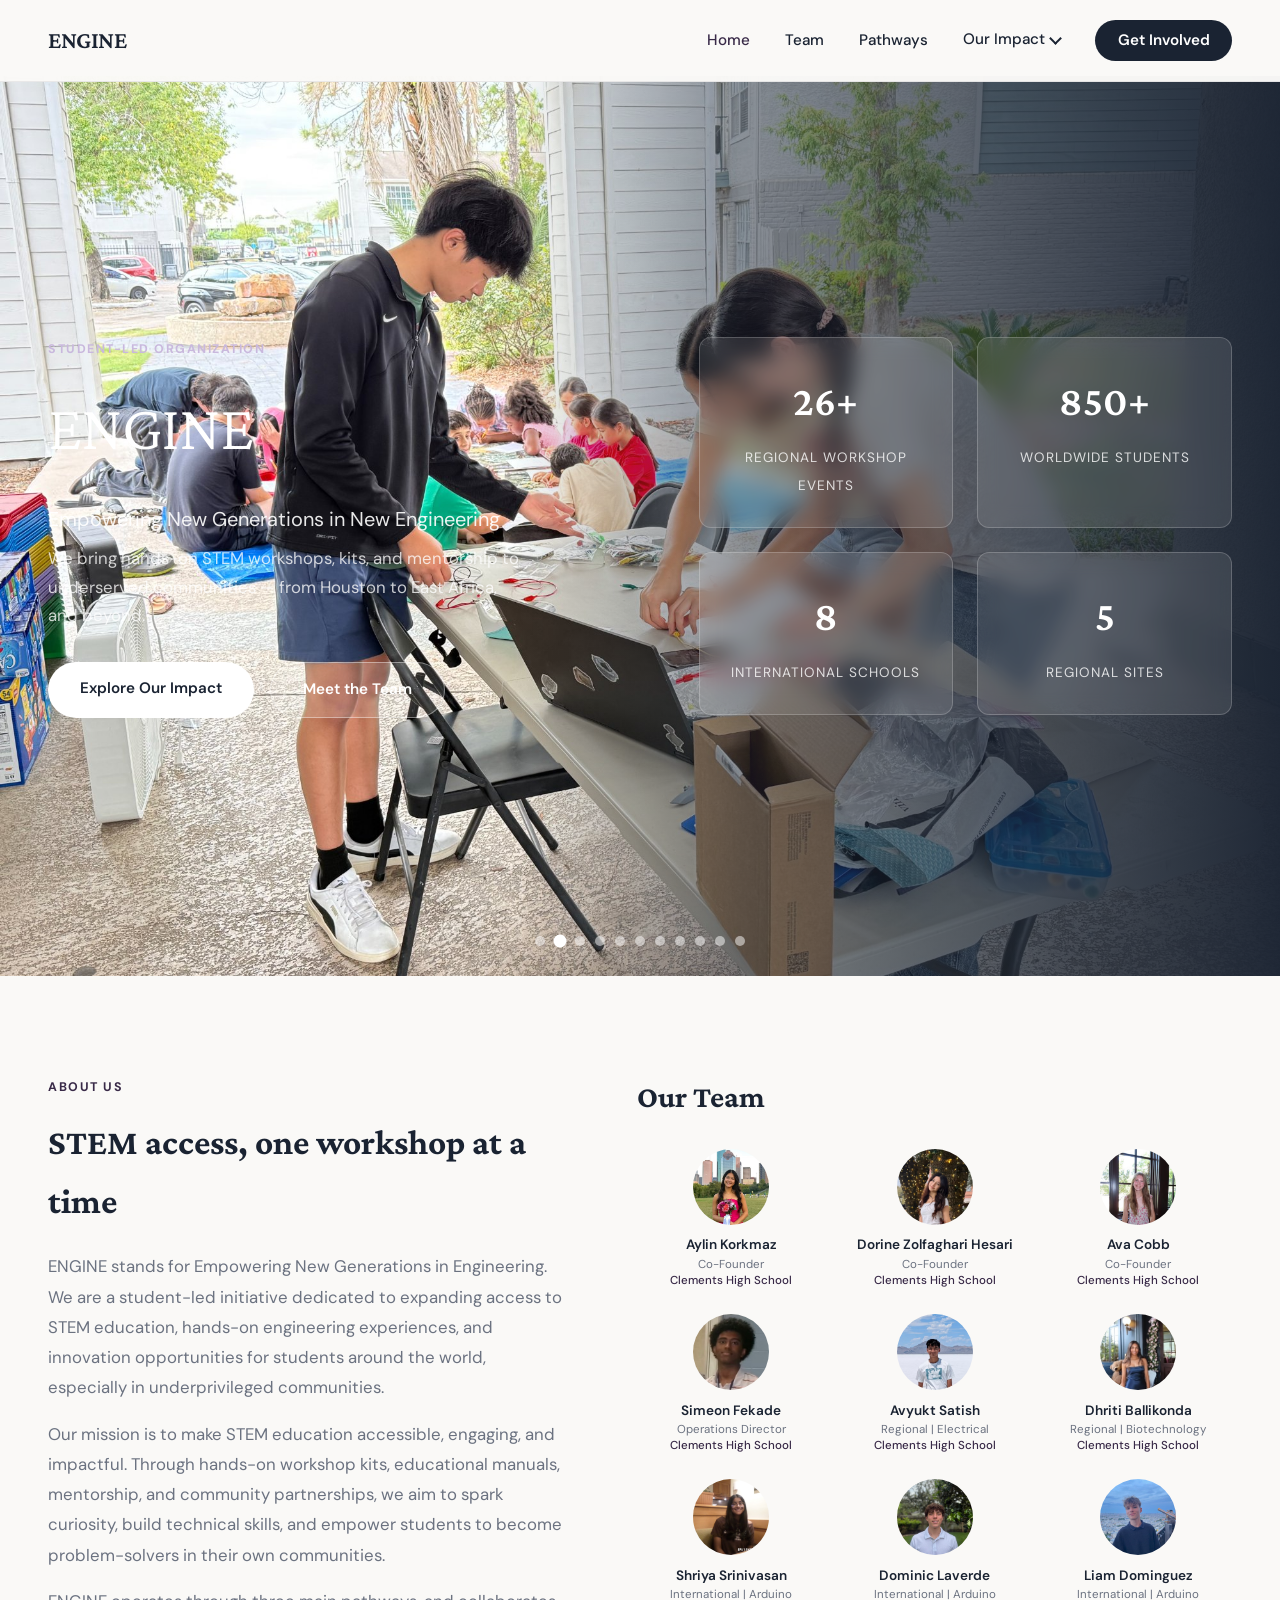
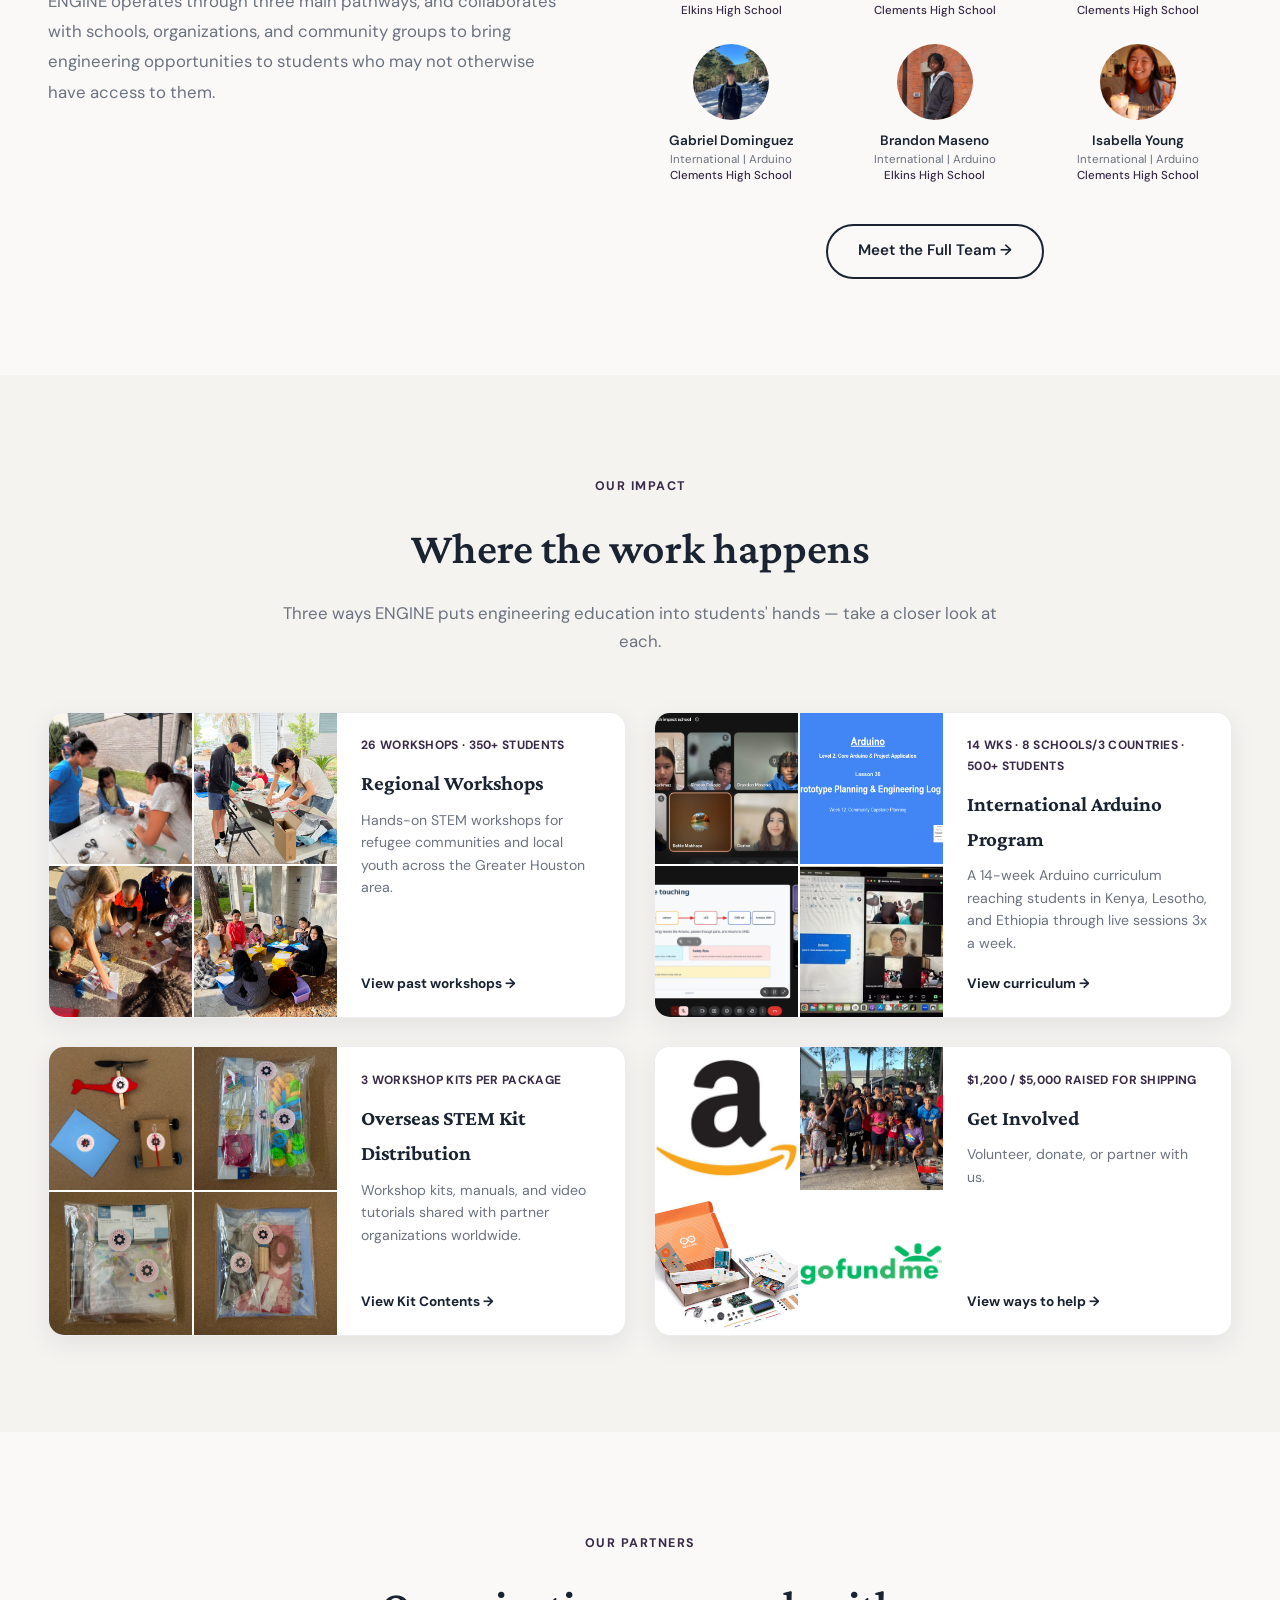
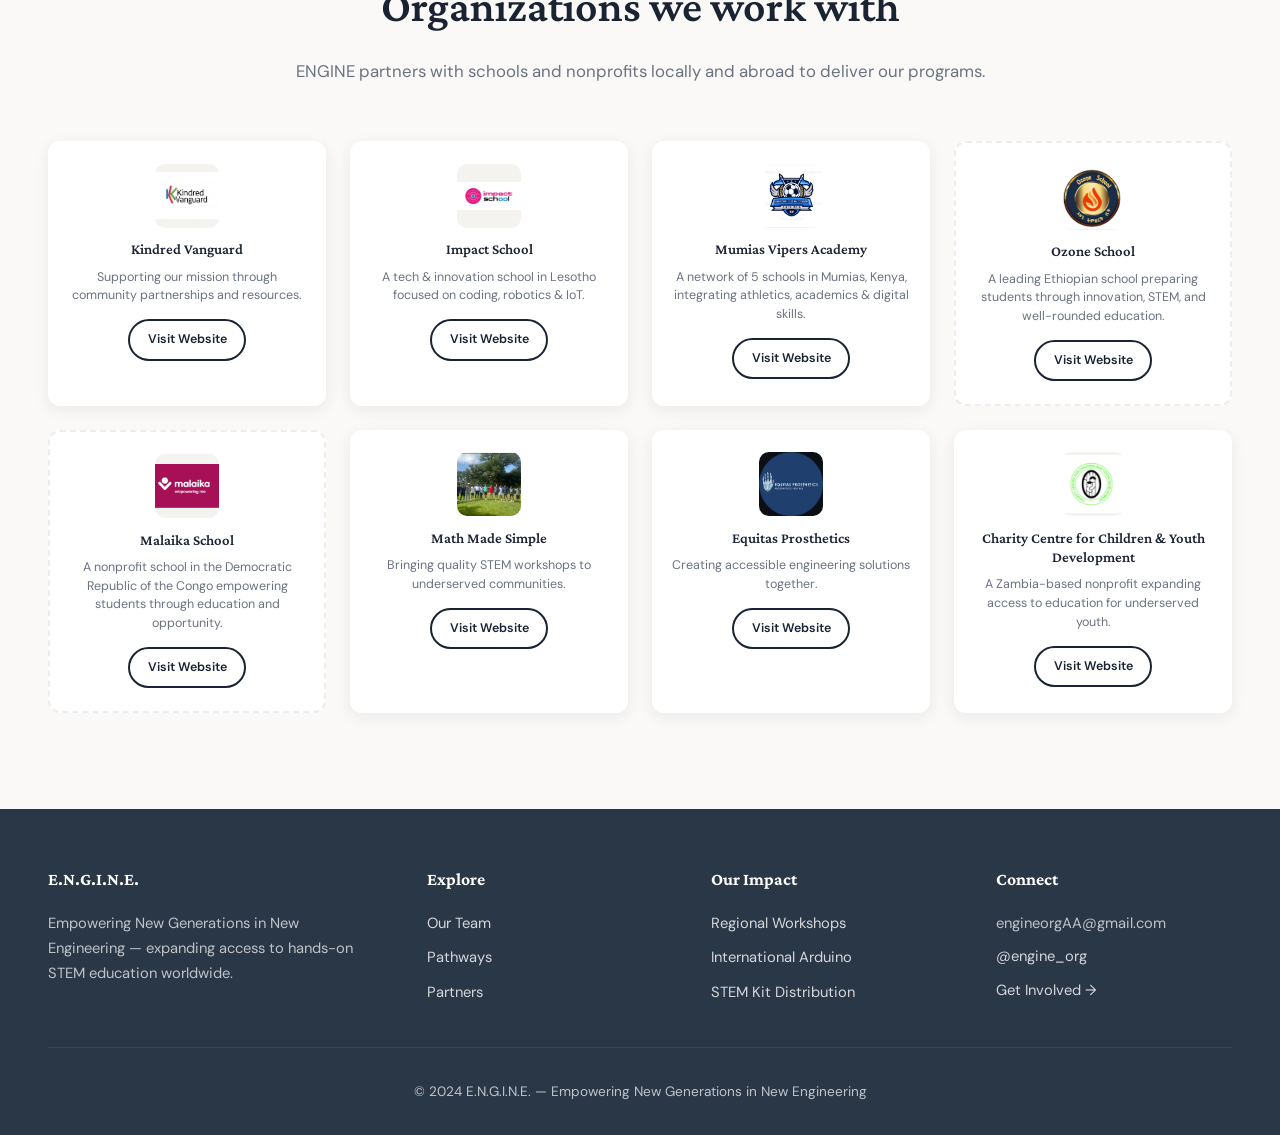
==== commit 92c7f7d5: "Update logo text from 'E.N.G.I.N.E.' to 'ENGINE'" ====
--- a/index.html
+++ b/index.html
@@ -12,7 +12,7 @@
     <!-- Navigation -->
     <nav>
         <div class="nav-container">
-            <a href="index.html" class="logo">E.N.G.I.N.E.</a>
+            <a href="index.html" class="logo">ENGINE</a>
             <button class="nav-toggle" id="navToggle" aria-label="Toggle menu"><span></span><span></span><span></span></button>
             <ul class="nav-links" id="navLinks">
                 <li><a href="index.html" class="current">Home</a></li>
@@ -52,7 +52,7 @@
         <div class="hero-content">
             <div class="hero-left">
                 <span class="eyebrow">Student-Led Organization</span>
-                <h1>E.N.G.I.N.E.</h1>
+                <h1>ENGINE</h1>
                 <p>Empowering New Generations in New Engineering</p>
                 <p class="hero-desc">We bring hands-on STEM workshops, kits, and mentorship to underserved communities — from Houston to East Africa, and beyond.</p>
                 <div class="hero-buttons">
--- a/styles.css
+++ b/styles.css
@@ -1,3 +1,7 @@
+/* ============================================
+   ENGINE — Shared Styles
+   ============================================ */
+
 :root {
     --navy: #1a2332;
     --navy-light: #2a3747;
@@ -725,13 +729,206 @@
     display: flex;
     flex-wrap: wrap;
     justify-content: center;
-    gap: 2rem;
-    max-width: 640px;
+    gap: 2.5rem 2rem;
+    max-width: 780px;
     margin: 0 auto;
 }
 
+/* exactly 3 per row (groups of 2 stay centered) */
 .team-row .team-member {
-    width: 180px;
+    width: calc((100% - 4rem) / 3);
+}
+
+/* NEW: founder cards */
+.founder-cards {
+    display: grid;
+    grid-template-columns: repeat(3, 1fr);
+    gap: 1.75rem;
+    max-width: 1050px;
+    margin: 2.5rem auto 0;
+}
+
+.founder-card {
+    background: white;
+    border-radius: 14px;
+    padding: 1.9rem 1.7rem;
+    box-shadow: 0 6px 20px rgba(26, 35, 50, 0.07);
+    border: 1px solid var(--border-light);
+    text-align: center;
+}
+
+.founder-card .founder-name {
+    font-family: 'Crimson Pro', serif;
+    font-size: 1.35rem;
+    font-weight: 600;
+    color: var(--navy);
+}
+
+.founder-card .founder-role {
+    font-size: 0.85rem;
+    font-weight: 600;
+    color: var(--biotech-purple);
+    margin: 0.25rem 0 0.15rem;
+    line-height: 1.4;
+}
+
+.founder-card .founder-school {
+    font-size: 0.8rem;
+    color: var(--text-muted);
+    margin-bottom: 1.1rem;
+}
+
+.founder-card {
+    padding: 1.5rem 1.5rem 1.4rem;
+}
+
+.founder-card .founder-school {
+    margin-bottom: 0.9rem;
+}
+
+.founder-resp-label {
+    font-size: 0.72rem;
+    font-weight: 700;
+    letter-spacing: 1px;
+    text-transform: uppercase;
+    color: var(--text-muted);
+    text-align: left;
+    padding-top: 0.9rem;
+    border-top: 1px dashed var(--border-light);
+    margin-bottom: 0.4rem;
+}
+
+.founder-resp {
+    list-style: none;
+    text-align: left;
+    font-size: 0.88rem;
+    line-height: 1.5;
+    color: var(--text-dark);
+}
+
+.founder-resp li {
+    position: relative;
+    padding-left: 1rem;
+    margin-bottom: 0.25rem;
+}
+
+.founder-resp li::before {
+    content: '';
+    position: absolute;
+    left: 0;
+    top: 0.55em;
+    width: 5px;
+    height: 5px;
+    border-radius: 50%;
+    background: var(--biotech-purple);
+}
+
+.founder-also {
+    margin-top: 0.8rem;
+    padding-top: 0.8rem;
+    border-top: 1px dashed var(--border-light);
+    font-size: 0.8rem;
+    font-weight: 600;
+    color: var(--biotech-purple);
+    text-align: left;
+}
+
+/* NEW: compact layout — less white space, less scrolling */
+.section-compact {
+    padding: 2.75rem 3rem;
+}
+
+.section-header.compact {
+    margin-bottom: 1.75rem;
+}
+
+.section-header.compact h2 {
+    font-size: 2.2rem;
+    margin-bottom: 0.4rem;
+}
+
+.founders-group-photo {
+    max-width: 440px;
+    margin-bottom: 0;
+}
+
+/* three schools side by side */
+.school-groups {
+    display: grid;
+    grid-template-columns: repeat(3, 1fr);
+    gap: 1.75rem;
+    max-width: 1200px;
+    margin: 0 auto;
+}
+
+.school-groups .team-category {
+    margin-bottom: 0;
+}
+
+.school-groups .team-category-title {
+    font-size: 1.25rem;
+    margin-bottom: 1rem;
+    padding-bottom: 0.6rem;
+}
+
+.school-groups .team-category-place {
+    display: block;
+    margin: 0.2rem 0 0;
+}
+
+.person-stack {
+    display: flex;
+    flex-direction: column;
+    gap: 0.7rem;
+}
+
+.person-grid {
+    display: grid;
+    grid-template-columns: repeat(3, 1fr);
+    gap: 0.9rem;
+    max-width: 1100px;
+    margin: 0 auto;
+}
+
+/* compact horizontal card: small photo on the left, text on the right */
+.person {
+    display: flex;
+    align-items: center;
+    gap: 0.9rem;
+    background: white;
+    border: 1px solid var(--border-light);
+    border-radius: 12px;
+    padding: 0.7rem 0.9rem;
+    box-shadow: 0 3px 10px rgba(26, 35, 50, 0.05);
+}
+
+.person .team-photo {
+    width: 56px;
+    height: 56px;
+    margin: 0;
+    flex-shrink: 0;
+}
+
+.person .team-photo.placeholder {
+    font-size: 1.15rem;
+}
+
+.person-info {
+    text-align: left;
+    min-width: 0;
+}
+
+.person .team-name {
+    font-size: 0.95rem;
+    margin-bottom: 0.1rem;
+}
+
+.person .team-role {
+    font-size: 0.78rem;
+}
+
+.section-compact .team-cta {
+    margin-top: 1.75rem;
 }
 
 .team-row .team-photo {
@@ -2004,6 +2201,9 @@
     .impact-split { grid-template-columns: 1fr; }
     .involved-hero-grid { grid-template-columns: 1fr; }
     .about-team-section { grid-template-columns: 1fr; gap: 3.5rem; }
+    .founder-cards { grid-template-columns: 1fr; max-width: 520px; }
+    .school-groups { grid-template-columns: 1fr; max-width: 520px; gap: 1.5rem; }
+    .person-grid { grid-template-columns: repeat(2, 1fr); }
     .shipment-grid { grid-template-columns: 1fr; max-width: 460px; margin-left: auto; margin-right: auto; }
 }
 
@@ -2071,6 +2271,9 @@
     .contact-strip { flex-direction: column; align-items: flex-start; }
     .section { padding: 4rem 1.5rem; }
     .section-tight { padding: 3rem 1.5rem; }
+    .section-compact { padding: 2rem 1.25rem; }
+    .section-header.compact { margin-bottom: 1.25rem; }
+    .section-header.compact h2 { font-size: 1.9rem; }
     .page-banner { padding: 3.5rem 1.5rem 3rem; }
     .page-banner h1 { font-size: 2.2rem; }
 }
@@ -2080,5 +2283,6 @@
     .partners-grid { grid-template-columns: 1fr; }
     .partner-schools-grid { grid-template-columns: 1fr; }
     .founder-detail-grid { grid-template-columns: 1fr; }
+    .person-grid { grid-template-columns: 1fr; }
     .team-row .team-member { width: 130px; }
 }
